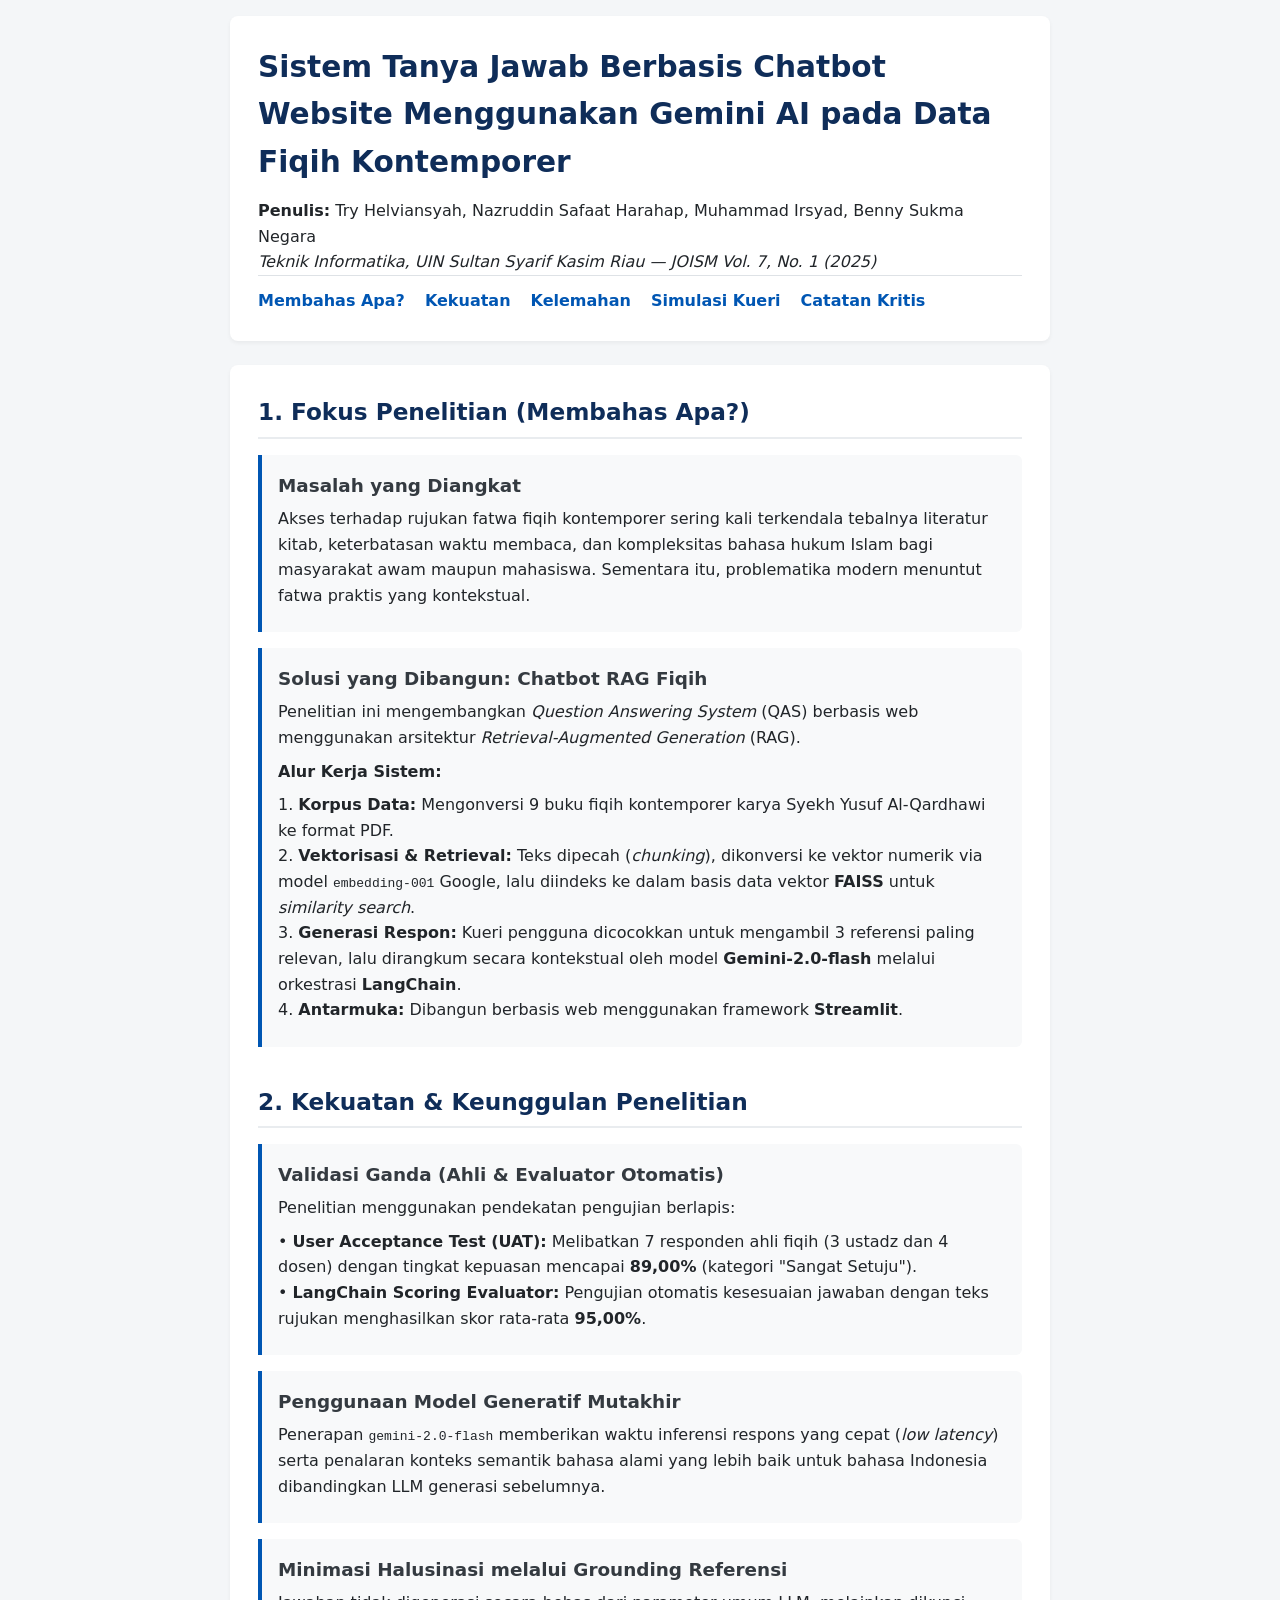
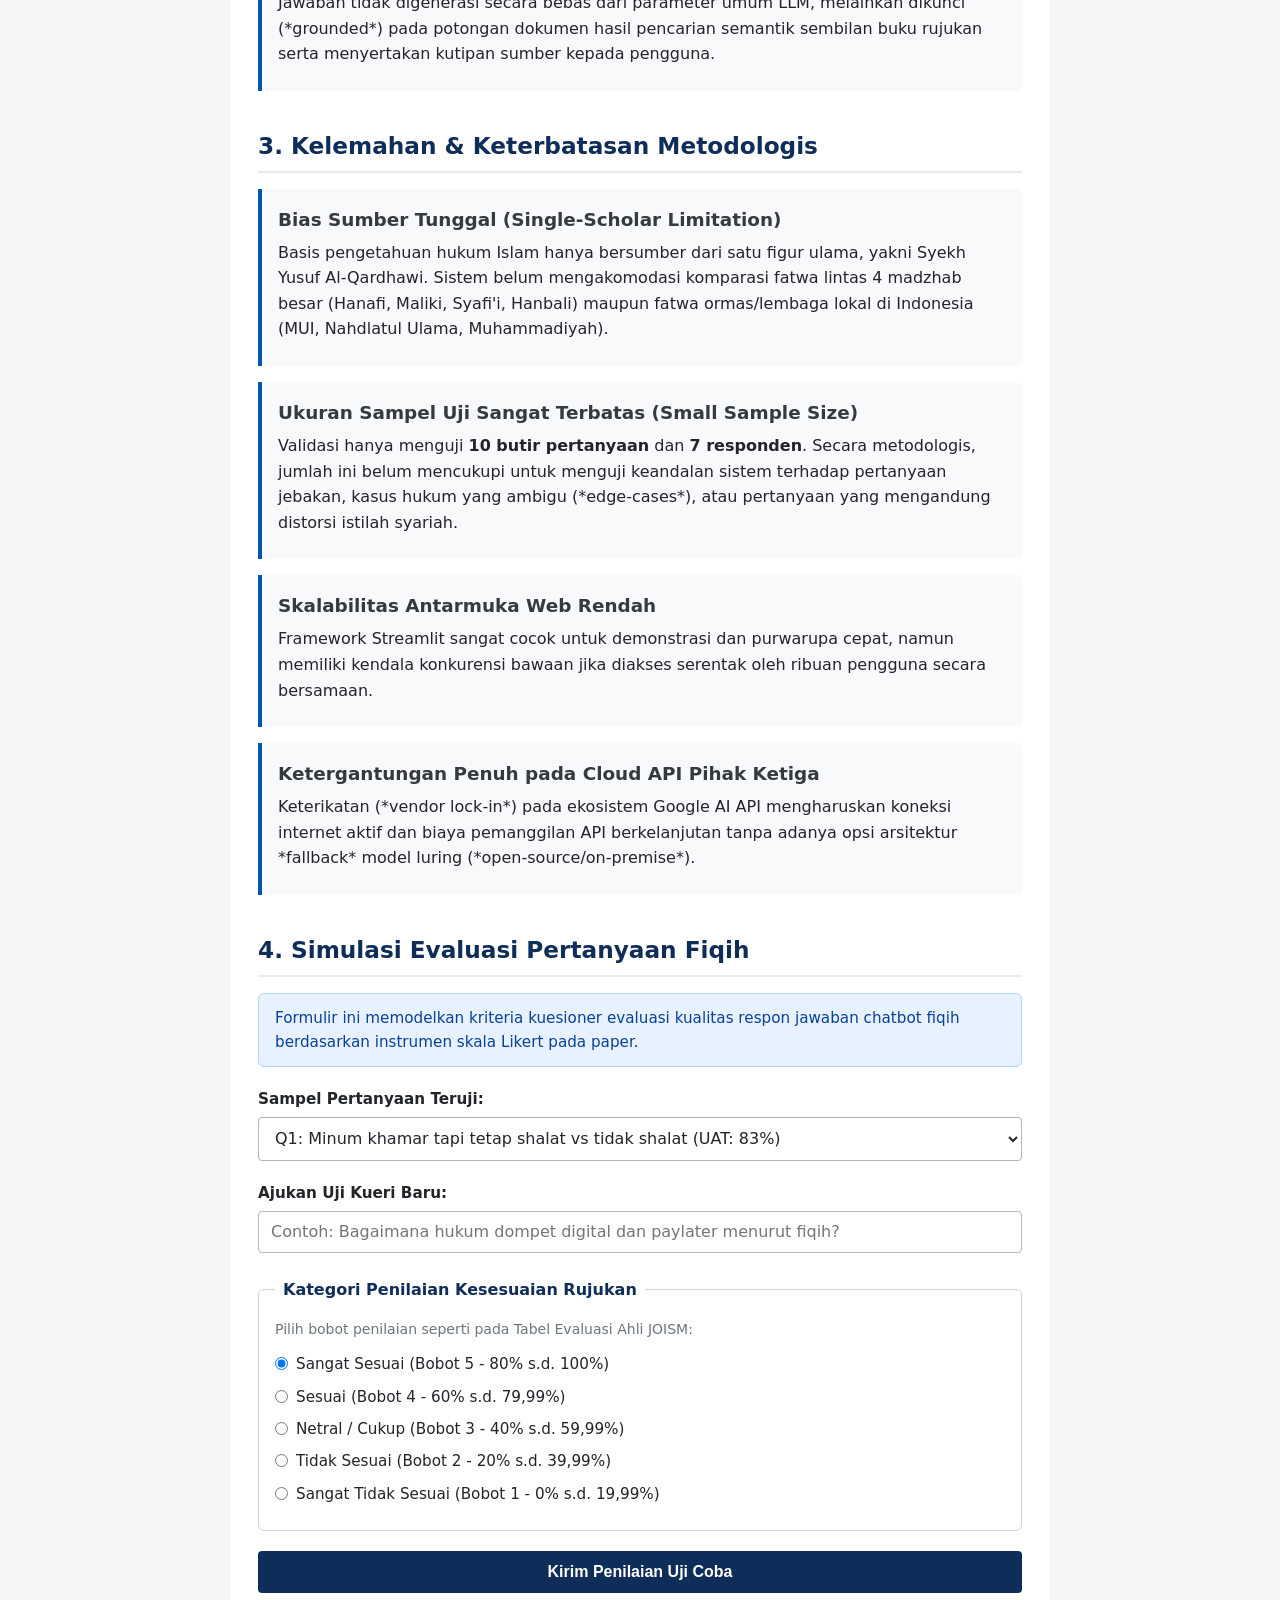
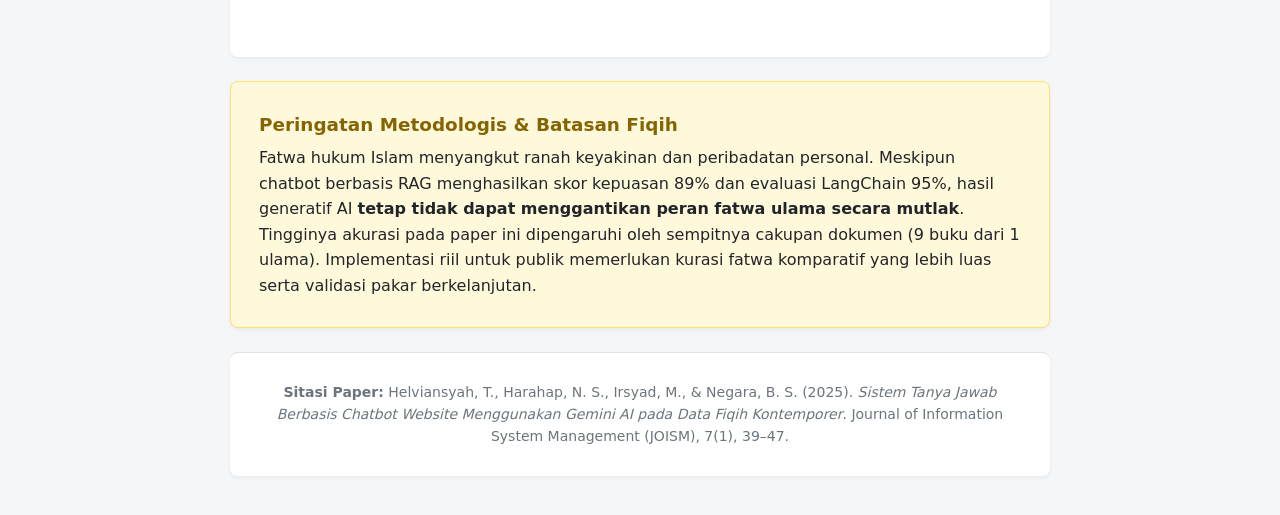
==== index.html @ 77c02b4f "pindah lokasi" ====
<!DOCTYPE html>
<html lang="id">
<head>
  <meta charset="UTF-8">
  <meta name="viewport" content="width=device-width, initial-scale=1.0">
  <title>Analisis Paper: Chatbot Fiqih Kontemporer Gemini AI</title>
  <link rel="stylesheet" href="style.css">
</head>
<body>

  <!-- HEADER & NAVIGASI -->
  <header>
    <h1>Sistem Tanya Jawab Berbasis Chatbot Website Menggunakan Gemini AI pada Data Fiqih Kontemporer</h1>
    <p>
      <strong>Penulis:</strong> Try Helviansyah, Nazruddin Safaat Harahap, Muhammad Irsyad, Benny Sukma Negara<br>
      <em>Teknik Informatika, UIN Sultan Syarif Kasim Riau — JOISM Vol. 7, No. 1 (2025)</em>
    </p>
    <nav aria-label="Navigasi Utama">
      <ul>
        <li><a href="#ikhtisar">Membahas Apa?</a></li>
        <li><a href="#kekuatan">Kekuatan</a></li>
        <li><a href="#kelemahan">Kelemahan</a></li>
        <li><a href="#simulasi">Simulasi Kueri</a></li>
        <li><a href="#catatan">Catatan Kritis</a></li>
      </ul>
    </nav>
  </header>

  <!-- KONTEN UTAMA -->
  <main>

    <!-- SEKSI 1: NGEBAHAS APA -->
    <section id="ikhtisar">
      <h2>1. Fokus Penelitian (Membahas Apa?)</h2>

      <article>
        <h3>Masalah yang Diangkat</h3>
        <p>
          Akses terhadap rujukan fatwa fiqih kontemporer sering kali terkendala tebalnya literatur kitab, keterbatasan waktu membaca, dan kompleksitas bahasa hukum Islam bagi masyarakat awam maupun mahasiswa. Sementara itu, problematika modern menuntut fatwa praktis yang kontekstual.
        </p>
      </article>

      <article>
        <h3>Solusi yang Dibangun: Chatbot RAG Fiqih</h3>
        <p>
          Penelitian ini mengembangkan <em>Question Answering System</em> (QAS) berbasis web menggunakan arsitektur <em>Retrieval-Augmented Generation</em> (RAG).
        </p>
        <p>
          <strong>Alur Kerja Sistem:</strong>
        </p>
        <p>
          1. <strong>Korpus Data:</strong> Mengonversi 9 buku fiqih kontemporer karya Syekh Yusuf Al-Qardhawi ke format PDF.<br>
          2. <strong>Vektorisasi & Retrieval:</strong> Teks dipecah (<em>chunking</em>), dikonversi ke vektor numerik via model <code>embedding-001</code> Google, lalu diindeks ke dalam basis data vektor <strong>FAISS</strong> untuk <em>similarity search</em>.<br>
          3. <strong>Generasi Respon:</strong> Kueri pengguna dicocokkan untuk mengambil 3 referensi paling relevan, lalu dirangkum secara kontekstual oleh model <strong>Gemini-2.0-flash</strong> melalui orkestrasi <strong>LangChain</strong>.<br>
          4. <strong>Antarmuka:</strong> Dibangun berbasis web menggunakan framework <strong>Streamlit</strong>.
        </p>
      </article>
    </section>

    <!-- SEKSI 2: KEKUATAN -->
    <section id="kekuatan">
      <h2>2. Kekuatan & Keunggulan Penelitian</h2>

      <article>
        <h3>Validasi Ganda (Ahli & Evaluator Otomatis)</h3>
        <p>
          Penelitian menggunakan pendekatan pengujian berlapis:
        </p>
        <p>
          • <strong>User Acceptance Test (UAT):</strong> Melibatkan 7 responden ahli fiqih (3 ustadz dan 4 dosen) dengan tingkat kepuasan mencapai <strong>89,00%</strong> (kategori "Sangat Setuju").<br>
          • <strong>LangChain Scoring Evaluator:</strong> Pengujian otomatis kesesuaian jawaban dengan teks rujukan menghasilkan skor rata-rata <strong>95,00%</strong>.
        </p>
      </article>

      <article>
        <h3>Penggunaan Model Generatif Mutakhir</h3>
        <p>
          Penerapan <code>gemini-2.0-flash</code> memberikan waktu inferensi respons yang cepat (<em>low latency</em>) serta penalaran konteks semantik bahasa alami yang lebih baik untuk bahasa Indonesia dibandingkan LLM generasi sebelumnya.
        </p>
      </article>

      <article>
        <h3>Minimasi Halusinasi melalui Grounding Referensi</h3>
        <p>
          Jawaban tidak digenerasi secara bebas dari parameter umum LLM, melainkan dikunci (*grounded*) pada potongan dokumen hasil pencarian semantik sembilan buku rujukan serta menyertakan kutipan sumber kepada pengguna.
        </p>
      </article>
    </section>

    <!-- SEKSI 3: KELEMAHAN & LIMITASI -->
    <section id="kelemahan">
      <h2>3. Kelemahan & Keterbatasan Metodologis</h2>

      <article>
        <h3>Bias Sumber Tunggal (Single-Scholar Limitation)</h3>
        <p>
          Basis pengetahuan hukum Islam hanya bersumber dari satu figur ulama, yakni Syekh Yusuf Al-Qardhawi. Sistem belum mengakomodasi komparasi fatwa lintas 4 madzhab besar (Hanafi, Maliki, Syafi'i, Hanbali) maupun fatwa ormas/lembaga lokal di Indonesia (MUI, Nahdlatul Ulama, Muhammadiyah).
        </p>
      </article>

      <article>
        <h3>Ukuran Sampel Uji Sangat Terbatas (Small Sample Size)</h3>
        <p>
          Validasi hanya menguji <strong>10 butir pertanyaan</strong> dan <strong>7 responden</strong>. Secara metodologis, jumlah ini belum mencukupi untuk menguji keandalan sistem terhadap pertanyaan jebakan, kasus hukum yang ambigu (*edge-cases*), atau pertanyaan yang mengandung distorsi istilah syariah.
        </p>
      </article>

      <article>
        <h3>Skalabilitas Antarmuka Web Rendah</h3>
        <p>
          Framework Streamlit sangat cocok untuk demonstrasi dan purwarupa cepat, namun memiliki kendala konkurensi bawaan jika diakses serentak oleh ribuan pengguna secara bersamaan.
        </p>
      </article>

      <article>
        <h3>Ketergantungan Penuh pada Cloud API Pihak Ketiga</h3>
        <p>
          Keterikatan (*vendor lock-in*) pada ekosistem Google AI API mengharuskan koneksi internet aktif dan biaya pemanggilan API berkelanjutan tanpa adanya opsi arsitektur *fallback* model luring (*open-source/on-premise*).
        </p>
      </article>
    </section>

    <!-- SEKSI 4: SIMULASI / FORM INTERAKTIF -->
    <section id="simulasi">
      <h2>4. Simulasi Evaluasi Pertanyaan Fiqih</h2>
      
      <div class="instruksi-form" role="note">
        Formulir ini memodelkan kriteria kuesioner evaluasi kualitas respon jawaban chatbot fiqih berdasarkan instrumen skala Likert pada paper.
      </div>

      <form action="#" method="post" onsubmit="event.preventDefault();">
        <div class="form-group">
          <label for="topik-kueri">Sampel Pertanyaan Teruji:</label>
          <select id="topik-kueri" name="topik-kueri">
            <option value="1">Q1: Minum khamar tapi tetap shalat vs tidak shalat (UAT: 83%)</option>
            <option value="2">Q2: Wudhu dengan air yang disentuh wanita haid (UAT: 91%)</option>
            <option value="3">Q3: Wanita hamil tidak puasa karena kondisi janin (UAT: 91%)</option>
            <option value="4">Q4: Puasa tapi berdusta / memandang syahwat (UAT: 94%)</option>
            <option value="5">Q5: Hukum menonton sirkus (UAT: 86%)</option>
            <option value="6">Q6: Hukum game komputer dan PlayStation (UAT: 89%)</option>
            <option value="7">Q7: Menonton bioskop layar lebar / teater (UAT: 83%)</option>
            <option value="8">Q8: Membasuh anggota wudhu lebih dari 3 kali (UAT: 97%)</option>
            <option value="9">Q9: Memelihara anjing tanpa keperluan (UAT: 91%)</option>
            <option value="10">Q10: Kartun untuk sarana dakwah anak (UAT: 89%)</option>
          </select>
        </div>

        <div class="form-group">
          <label for="pertanyaan-kustom">Ajukan Uji Kueri Baru:</label>
          <input type="text" id="pertanyaan-kustom" name="pertanyaan-kustom" placeholder="Contoh: Bagaimana hukum dompet digital dan paylater menurut fiqih?">
        </div>

        <fieldset>
          <legend>Kategori Penilaian Kesesuaian Rujukan</legend>
          <p class="fieldset-info">Pilih bobot penilaian seperti pada Tabel Evaluasi Ahli JOISM:</p>
          
          <div class="radio-item">
            <input type="radio" id="ss" name="evaluasi" value="5" checked>
            <label for="ss">Sangat Sesuai (Bobot 5 - 80% s.d. 100%)</label>
          </div>
          <div class="radio-item">
            <input type="radio" id="s" name="evaluasi" value="4">
            <label for="s">Sesuai (Bobot 4 - 60% s.d. 79,99%)</label>
          </div>
          <div class="radio-item">
            <input type="radio" id="n" name="evaluasi" value="3">
            <label for="n">Netral / Cukup (Bobot 3 - 40% s.d. 59,99%)</label>
          </div>
          <div class="radio-item">
            <input type="radio" id="ts" name="evaluasi" value="2">
            <label for="ts">Tidak Sesuai (Bobot 2 - 20% s.d. 39,99%)</label>
          </div>
          <div class="radio-item">
            <input type="radio" id="sts" name="evaluasi" value="1">
            <label for="sts">Sangat Tidak Sesuai (Bobot 1 - 0% s.d. 19,99%)</label>
          </div>
        </fieldset>

        <button type="submit">Kirim Penilaian Uji Coba</button>
      </form>
    </section>

  </main>

  <!-- ASIDE / CATATAN KRITIS METODOLOGI -->
  <aside id="catatan" aria-labelledby="aside-heading">
    <h3 id="aside-heading">Peringatan Metodologis & Batasan Fiqih</h3>
    <p>
      Fatwa hukum Islam menyangkut ranah keyakinan dan peribadatan personal. Meskipun chatbot berbasis RAG menghasilkan skor kepuasan 89% dan evaluasi LangChain 95%, hasil generatif AI <strong>tetap tidak dapat menggantikan peran fatwa ulama secara mutlak</strong>.
    </p>
    <p>
      Tingginya akurasi pada paper ini dipengaruhi oleh sempitnya cakupan dokumen (9 buku dari 1 ulama). Implementasi riil untuk publik memerlukan kurasi fatwa komparatif yang lebih luas serta validasi pakar berkelanjutan.
    </p>
  </aside>

  <!-- FOOTER -->
  <footer>
    <p>
      <strong>Sitasi Paper:</strong> Helviansyah, T., Harahap, N. S., Irsyad, M., & Negara, B. S. (2025). <em>Sistem Tanya Jawab Berbasis Chatbot Website Menggunakan Gemini AI pada Data Fiqih Kontemporer</em>. Journal of Information System Management (JOISM), 7(1), 39–47.
    </p>
  </footer>

</body>
</html>
---- style.css ----
/* ==========================================================================
   1. Reset & Tipografi Dasar
   ========================================================================== */
* {
  box-sizing: border-box;
  margin: 0;
  padding: 0;
}

body {
  font-family: system-ui, -apple-system, "Segoe UI", Roboto, Helvetica, Arial, sans-serif;
  line-height: 1.6;
  color: #212529;
  background-color: #f4f6f8;
  padding: 1rem;
}

/* Utilitas untuk screen reader (pembaca layar) */
.sr-only {
  position: absolute;
  width: 1px;
  height: 1px;
  padding: 0;
  margin: -1px;
  overflow: hidden;
  clip: rect(0, 0, 0, 0);
  white-space: nowrap;
  border: 0;
}

/* ==========================================================================
   2. Pembungkus Landmark Utama
   ========================================================================== */
header,
main,
aside,
footer {
  max-width: 820px;
  margin: 0 auto 1.5rem auto;
  background-color: #ffffff;
  padding: 1.75rem;
  border-radius: 8px;
  box-shadow: 0 2px 4px rgba(0, 0, 0, 0.05);
}

/* ==========================================================================
   3. Header & Navigasi
   ========================================================================== */
header h1 {
  font-size: 1.85rem;
  color: #0f2d59;
  margin-bottom: 0.75rem;
}

nav ul {
  list-style: none;
  display: flex;
  flex-wrap: wrap;
  gap: 1.25rem;
  padding-top: 0.75rem;
  border-top: 1px solid #dee2e6;
}

nav a {
  text-decoration: none;
  color: #0056b3;
  font-weight: 600;
}

nav a:hover {
  text-decoration: underline;
}

/* Indikator fokus yang jelas untuk aksesibilitas keyboard */
a:focus-visible,
button:focus-visible,
input:focus-visible,
select:focus-visible,
textarea:focus-visible {
  outline: 3px solid #0056b3;
  outline-offset: 2px;
}

/* ==========================================================================
   4. Seksi & Artikel Konten
   ========================================================================== */
section {
  margin-bottom: 2.25rem;
}

h2 {
  font-size: 1.45rem;
  color: #0f2d59;
  border-bottom: 2px solid #e9ecef;
  padding-bottom: 0.4rem;
  margin-bottom: 1rem;
}

h3 {
  font-size: 1.15rem;
  color: #343a40;
  margin-bottom: 0.35rem;
}

article {
  background-color: #f8f9fa;
  border-left: 4px solid #0056b3;
  padding: 1rem;
  margin-bottom: 1rem;
  border-radius: 0 6px 6px 0;
}

article p {
  margin-bottom: 0.5rem;
}

img {
  max-width: 100%;
  height: auto;
  display: block;
  margin-top: 1rem;
  border-radius: 6px;
  border: 1px solid #ced4da;
}

/* ==========================================================================
   5. Form & Kontrol Form Aksesibel
   ========================================================================== */
.instruksi-form {
  background-color: #e7f1ff;
  border: 1px solid #b6d4fe;
  color: #084298;
  padding: 0.75rem 1rem;
  border-radius: 6px;
  margin-bottom: 1.25rem;
  font-size: 0.95rem;
}

form {
  display: flex;
  flex-direction: column;
  gap: 1.25rem;
}

.form-group {
  display: flex;
  flex-direction: column;
  gap: 0.35rem;
}

label {
  font-weight: 600;
  color: #212529;
  font-size: 0.95rem;
}

input[type="text"],
select,
textarea {
  width: 100%;
  padding: 0.65rem 0.75rem;
  border: 1px solid #adb5bd;
  border-radius: 4px;
  font-family: inherit;
  font-size: 1rem;
  color: #212529;
  background-color: #ffffff;
}

input[type="text"]:focus,
select:focus,
textarea:focus {
  border-color: #0056b3;
}

/* Fieldset & Legend */
fieldset {
  border: 1px solid #ced4da;
  border-radius: 6px;
  padding: 1rem;
  margin-top: 0.25rem;
}

legend {
  font-weight: 600;
  color: #0f2d59;
  padding: 0 0.5rem;
}

.fieldset-info {
  font-size: 0.875rem;
  color: #6c757d;
  margin-bottom: 0.75rem;
}

.radio-item,
.checkbox-item {
  display: flex;
  align-items: flex-start;
  gap: 0.5rem;
  margin-bottom: 0.5rem;
}

.radio-item input,
.checkbox-item input {
  margin-top: 0.3rem;
  cursor: pointer;
}

.radio-item label,
.checkbox-item label {
  font-weight: normal;
  cursor: pointer;
}

/* Tombol Kirim */
button[type="submit"] {
  background-color: #0f2d59;
  color: #ffffff;
  border: none;
  padding: 0.75rem 1.5rem;
  font-size: 1rem;
  font-weight: 600;
  border-radius: 4px;
  cursor: pointer;
  transition: background-color 0.2s ease;
}

button[type="submit"]:hover {
  background-color: #0a1e3b;
}

/* ==========================================================================
   6. Aside & Footer
   ========================================================================== */
aside {
  background-color: #fff9db;
  border: 1px solid #ffe066;
}

aside h3 {
  color: #856404;
}

footer {
  text-align: center;
  font-size: 0.875rem;
  color: #6c757d;
  border-top: 1px solid #dee2e6;
}
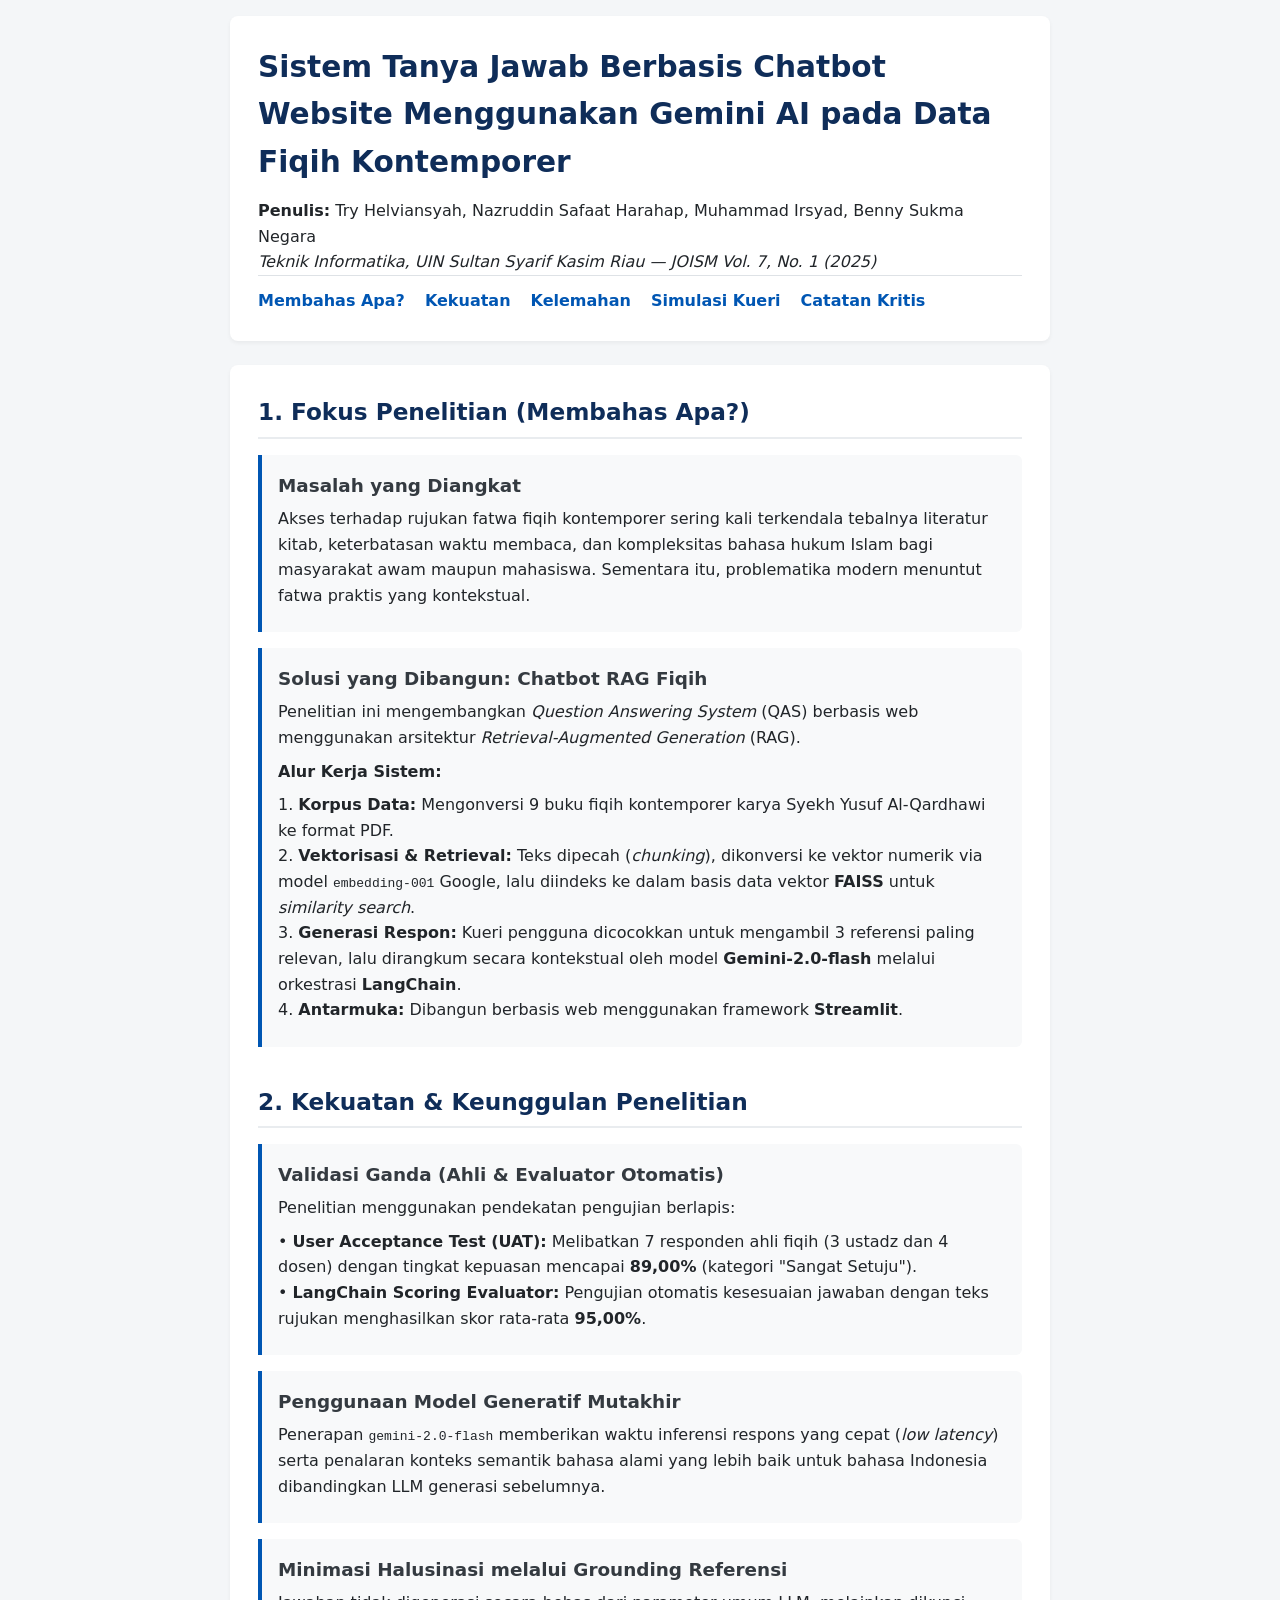
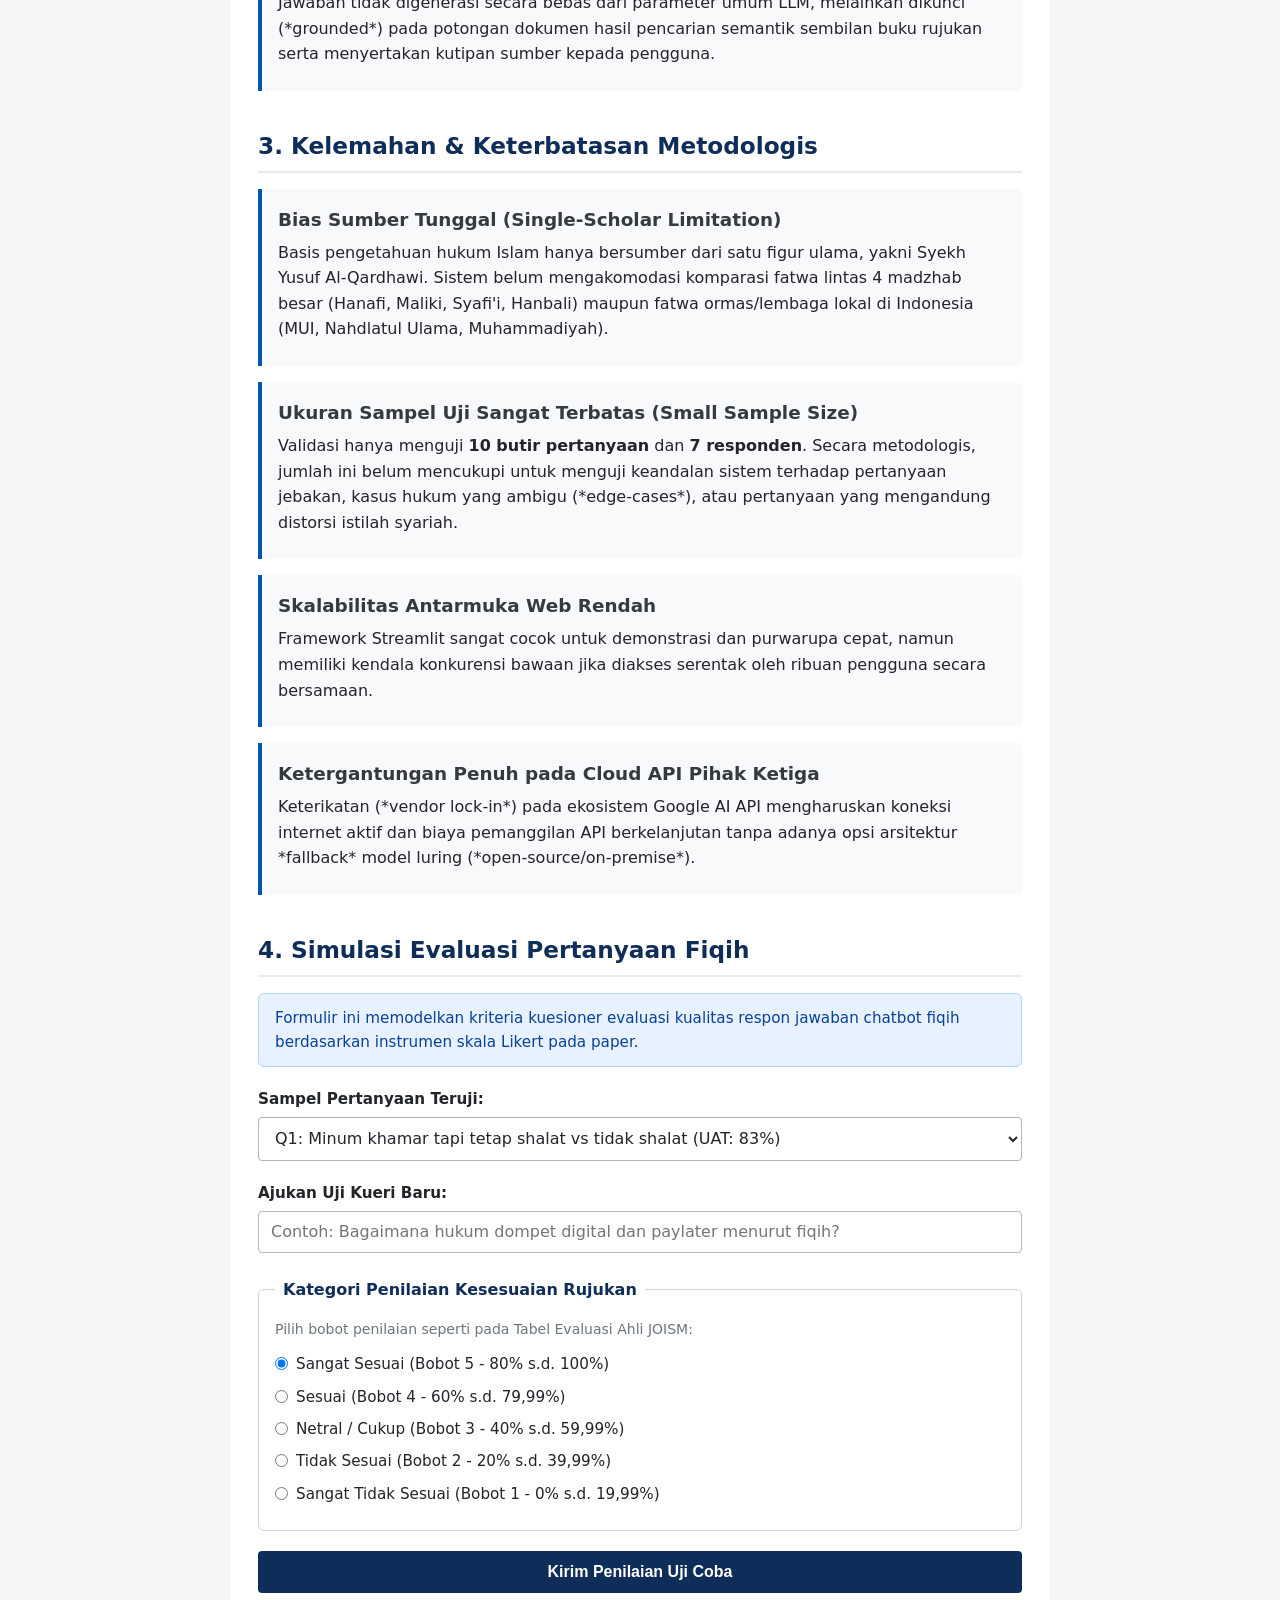
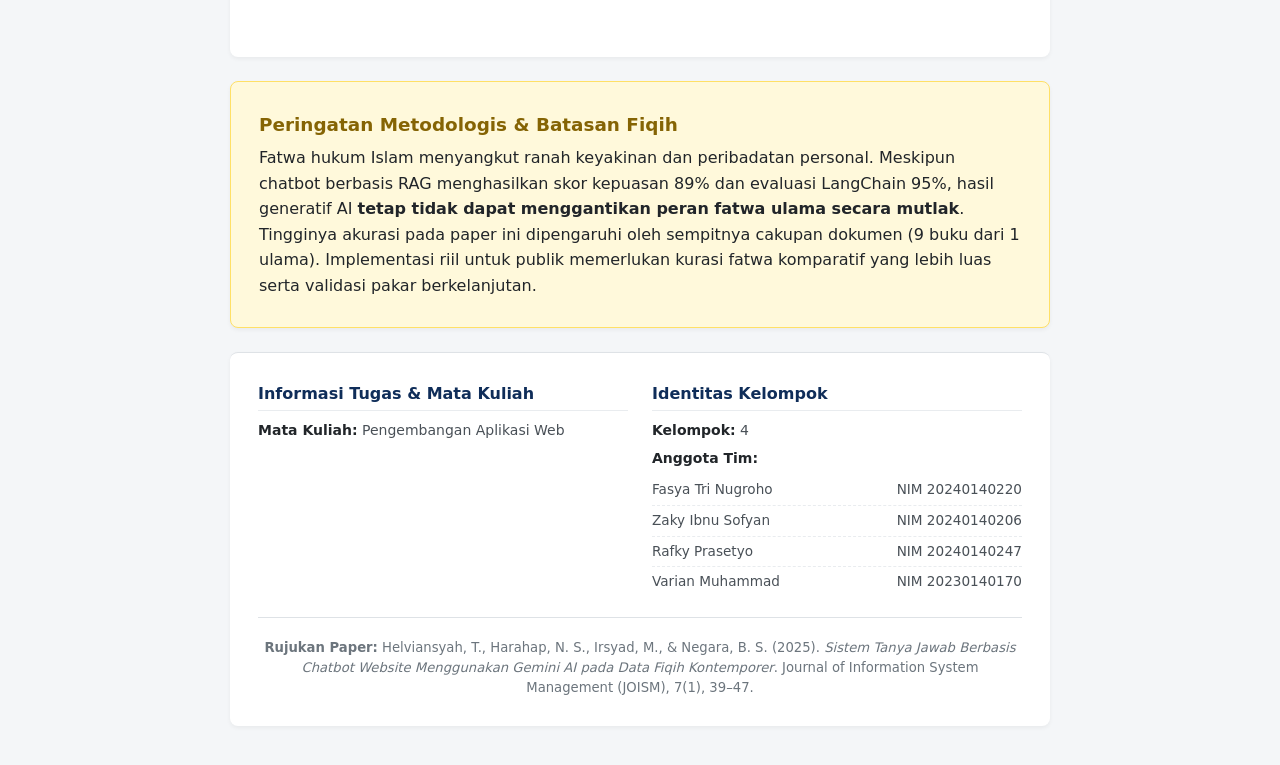
==== commit 580982bc: "mengisi identitas kelompok" ====
--- a/index.html
+++ b/index.html
@@ -193,11 +193,32 @@
     </p>
   </aside>
 
-  <!-- FOOTER -->
+<!-- FOOTER: IDENTITAS KELOMPOK & MATA KULIAH -->
   <footer>
-    <p>
-      <strong>Sitasi Paper:</strong> Helviansyah, T., Harahap, N. S., Irsyad, M., & Negara, B. S. (2025). <em>Sistem Tanya Jawab Berbasis Chatbot Website Menggunakan Gemini AI pada Data Fiqih Kontemporer</em>. Journal of Information System Management (JOISM), 7(1), 39–47.
-    </p>
+    <div class="footer-identitas">
+      <div class="identitas-akademik">
+        <h4>Informasi Tugas & Mata Kuliah</h4>
+        <p><strong>Mata Kuliah:</strong> Pengembangan Aplikasi Web</p>
+      </div>
+
+      <div class="identitas-tim">
+        <h4>Identitas Kelompok</h4>
+        <p><strong>Kelompok:</strong> 4</p>
+        <p><strong>Anggota Tim:</strong></p>
+        <ul class="list-anggota">
+          <li><span>Fasya Tri Nugroho</span> <span>NIM 20240140220</span></li>
+          <li><span>Zaky Ibnu Sofyan</span> <span>NIM 20240140206</span></li>
+          <li><span>Rafky Prasetyo</span> <span>NIM 20240140247</span></li>
+          <li><span>Varian Muhammad</span> <span>NIM 20230140170</li>
+        </ul>
+      </div>
+    </div>
+
+    <div class="footer-sitasi">
+      <p>
+        <strong>Rujukan Paper:</strong> Helviansyah, T., Harahap, N. S., Irsyad, M., & Negara, B. S. (2025). <em>Sistem Tanya Jawab Berbasis Chatbot Website Menggunakan Gemini AI pada Data Fiqih Kontemporer</em>. Journal of Information System Management (JOISM), 7(1), 39–47.
+      </p>
+    </div>
   </footer>
 
 </body>
--- a/style.css
+++ b/style.css
@@ -247,4 +247,62 @@
   font-size: 0.875rem;
   color: #6c757d;
   border-top: 1px solid #dee2e6;
+}
+
+
+/* ==========================================================================
+   Tambahan Tata Letak Footer Identitas
+   ========================================================================== */
+.footer-identitas {
+  display: grid;
+  grid-template-columns: repeat(auto-fit, minmax(280px, 1fr));
+  gap: 1.5rem;
+  text-align: left;
+  margin-bottom: 1.25rem;
+  padding-bottom: 1.25rem;
+  border-bottom: 1px solid #dee2e6;
+}
+
+.footer-identitas h4 {
+  font-size: 1rem;
+  color: #0f2d59;
+  margin-bottom: 0.5rem;
+  border-bottom: 1px solid #e9ecef;
+  padding-bottom: 0.25rem;
+}
+
+.footer-identitas p {
+  font-size: 0.875rem;
+  margin-bottom: 0.35rem;
+  color: #495057;
+}
+
+.footer-identitas strong {
+  color: #212529;
+}
+
+.list-anggota {
+  list-style: none;
+  padding-left: 0;
+  margin-top: 0.35rem;
+}
+
+.list-anggota li {
+  display: flex;
+  justify-content: space-between;
+  font-size: 0.85rem;
+  padding: 0.25rem 0;
+  border-bottom: 1px dashed #e9ecef;
+  color: #495057;
+}
+
+.list-anggota li:last-child {
+  border-bottom: none;
+}
+
+.footer-sitasi {
+  text-align: center;
+  font-size: 0.825rem;
+  color: #6c757d;
+  line-height: 1.5;
 }
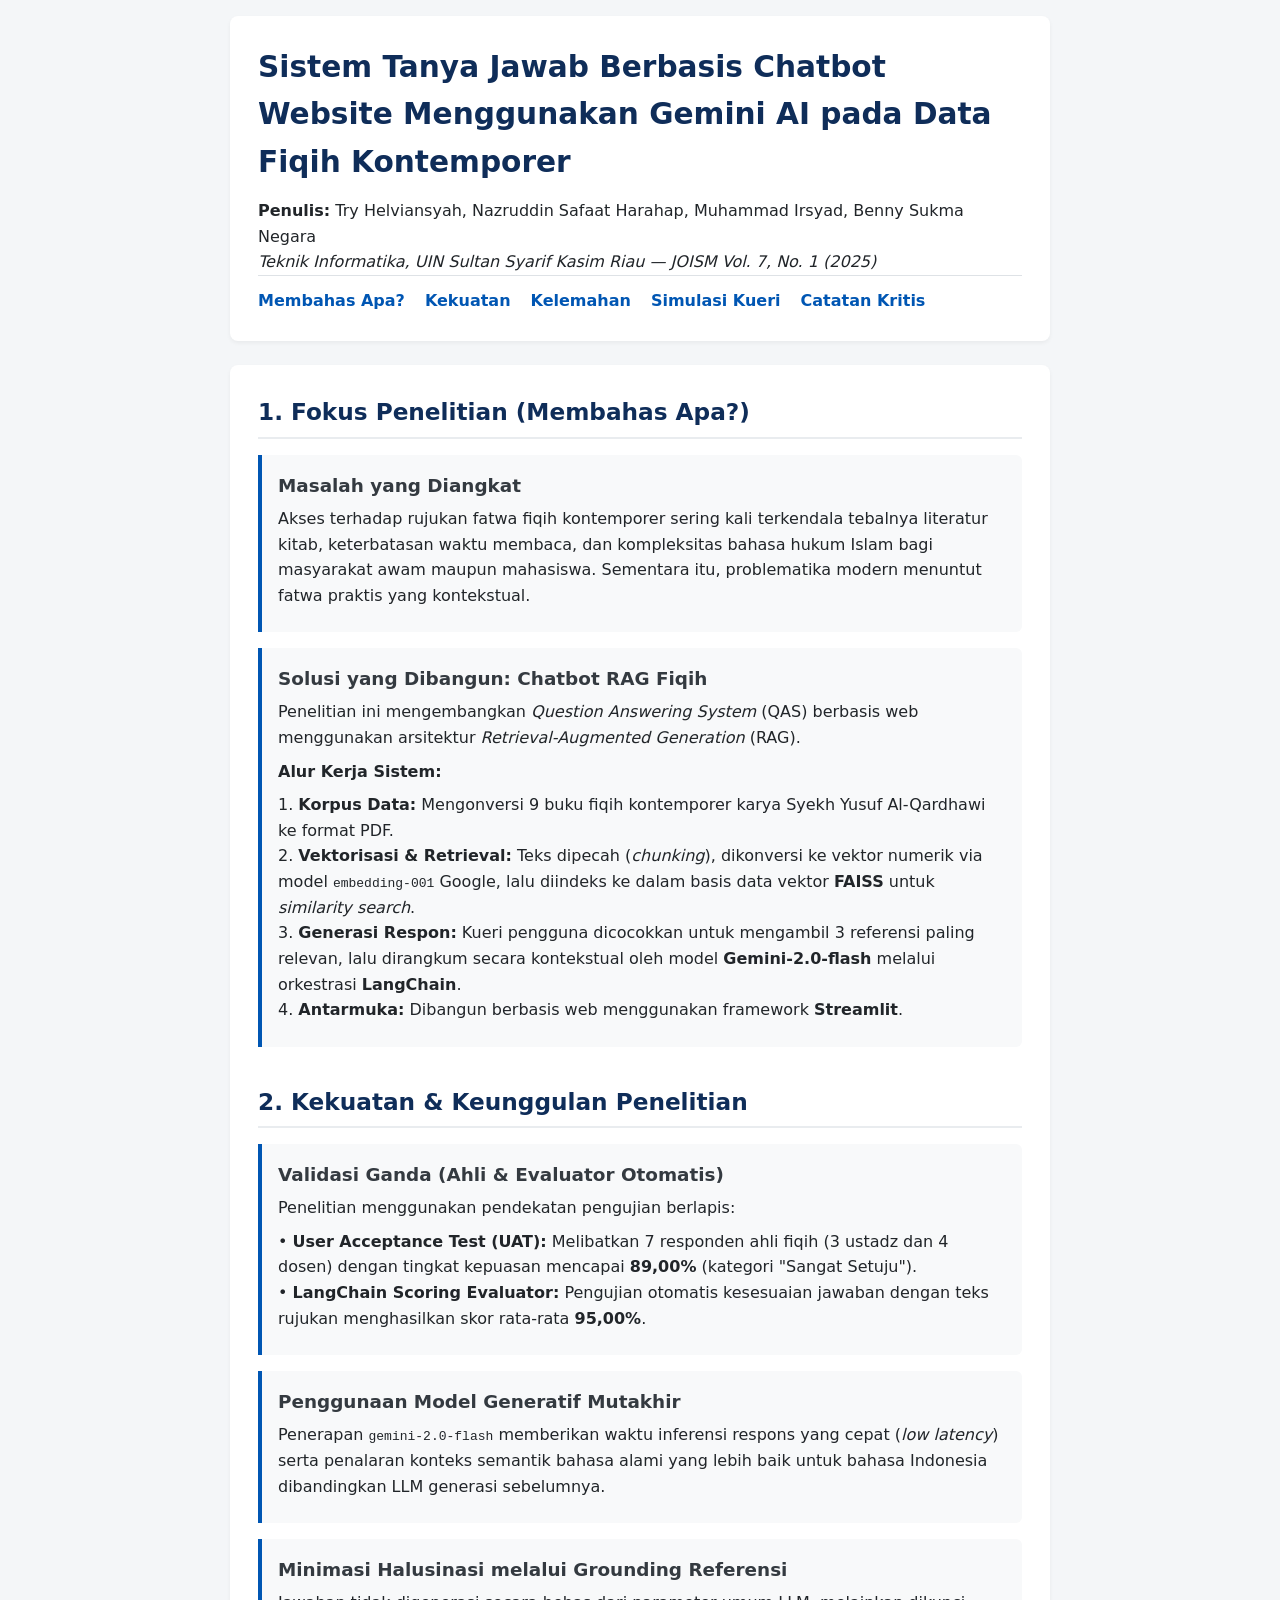
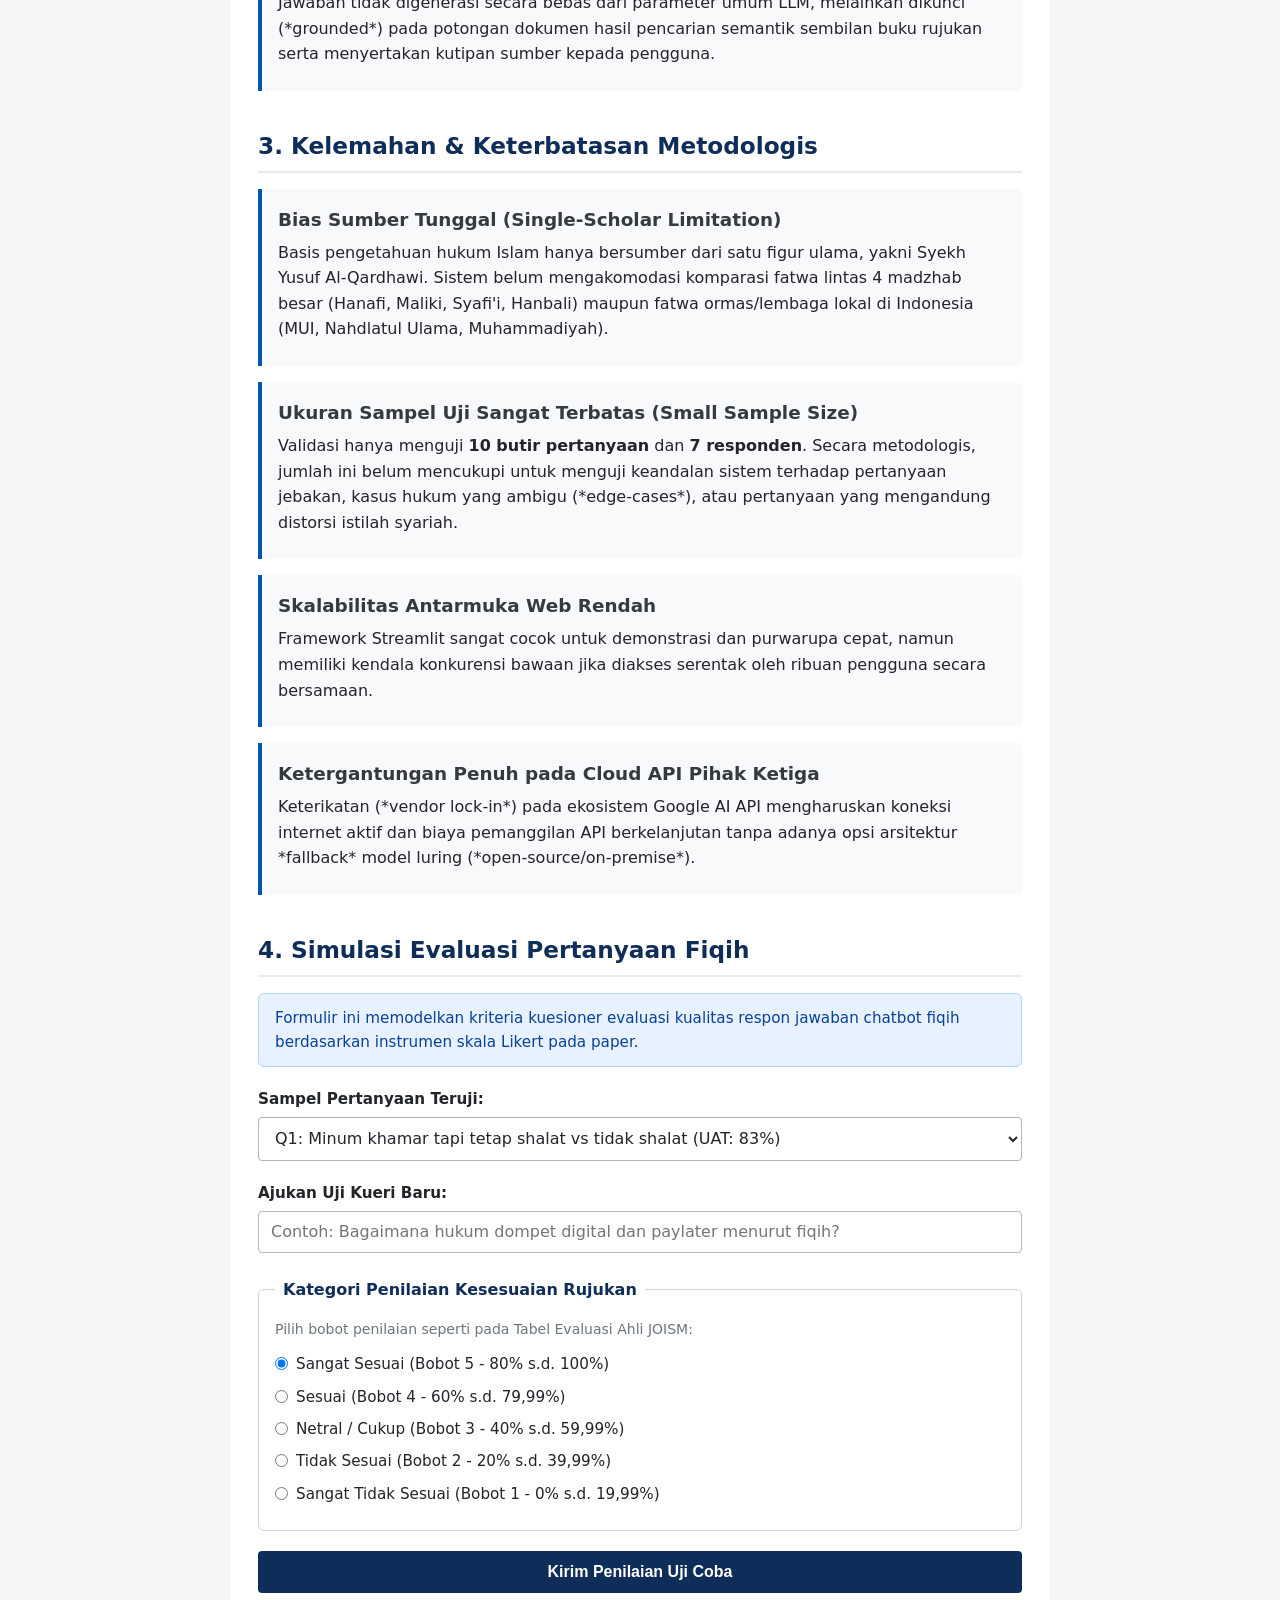
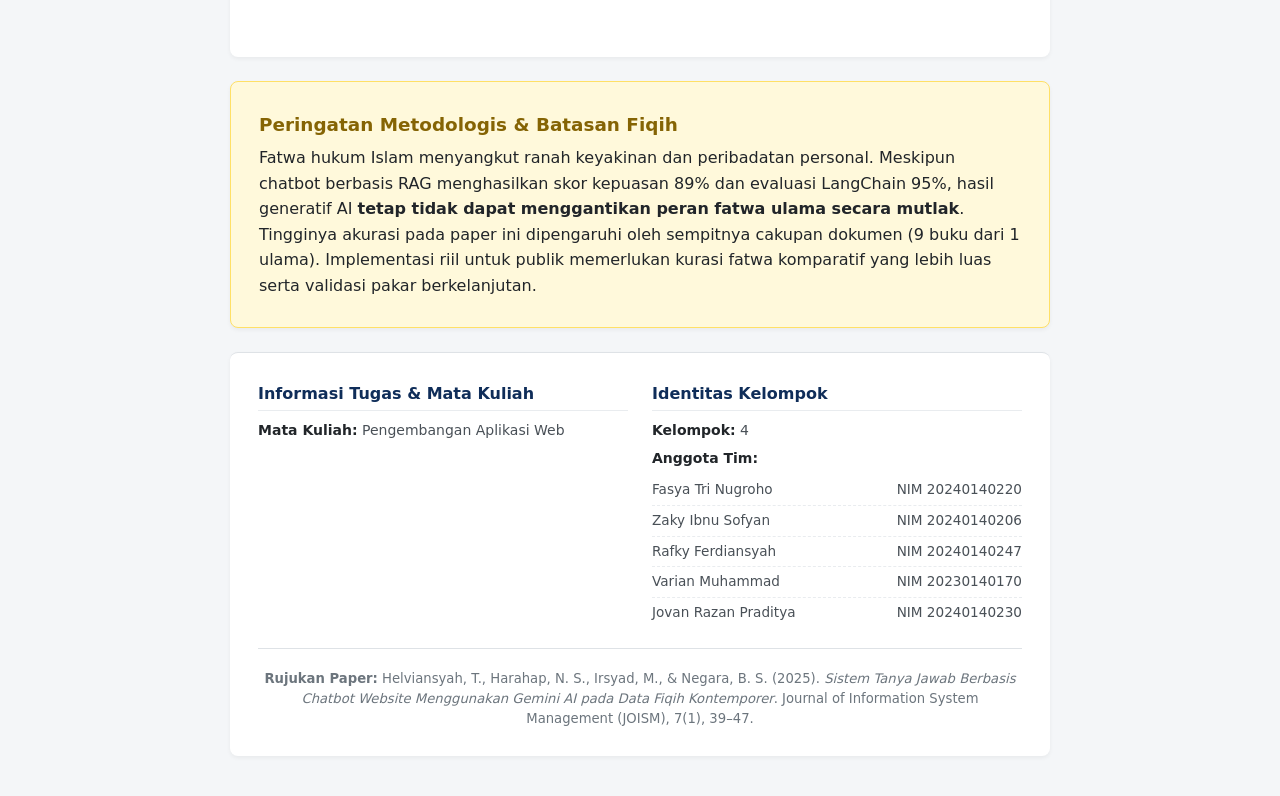
==== commit 56505106: "tambah anggota" ====
--- a/index.html
+++ b/index.html
@@ -208,8 +208,9 @@
         <ul class="list-anggota">
           <li><span>Fasya Tri Nugroho</span> <span>NIM 20240140220</span></li>
           <li><span>Zaky Ibnu Sofyan</span> <span>NIM 20240140206</span></li>
-          <li><span>Rafky Prasetyo</span> <span>NIM 20240140247</span></li>
+          <li><span>Rafky Ferdiansyah</span> <span>NIM 20240140247</span></li>
           <li><span>Varian Muhammad</span> <span>NIM 20230140170</li>
+            <li><span>Jovan Razan Praditya</span> <span>NIM 20240140230</li>
         </ul>
       </div>
     </div>
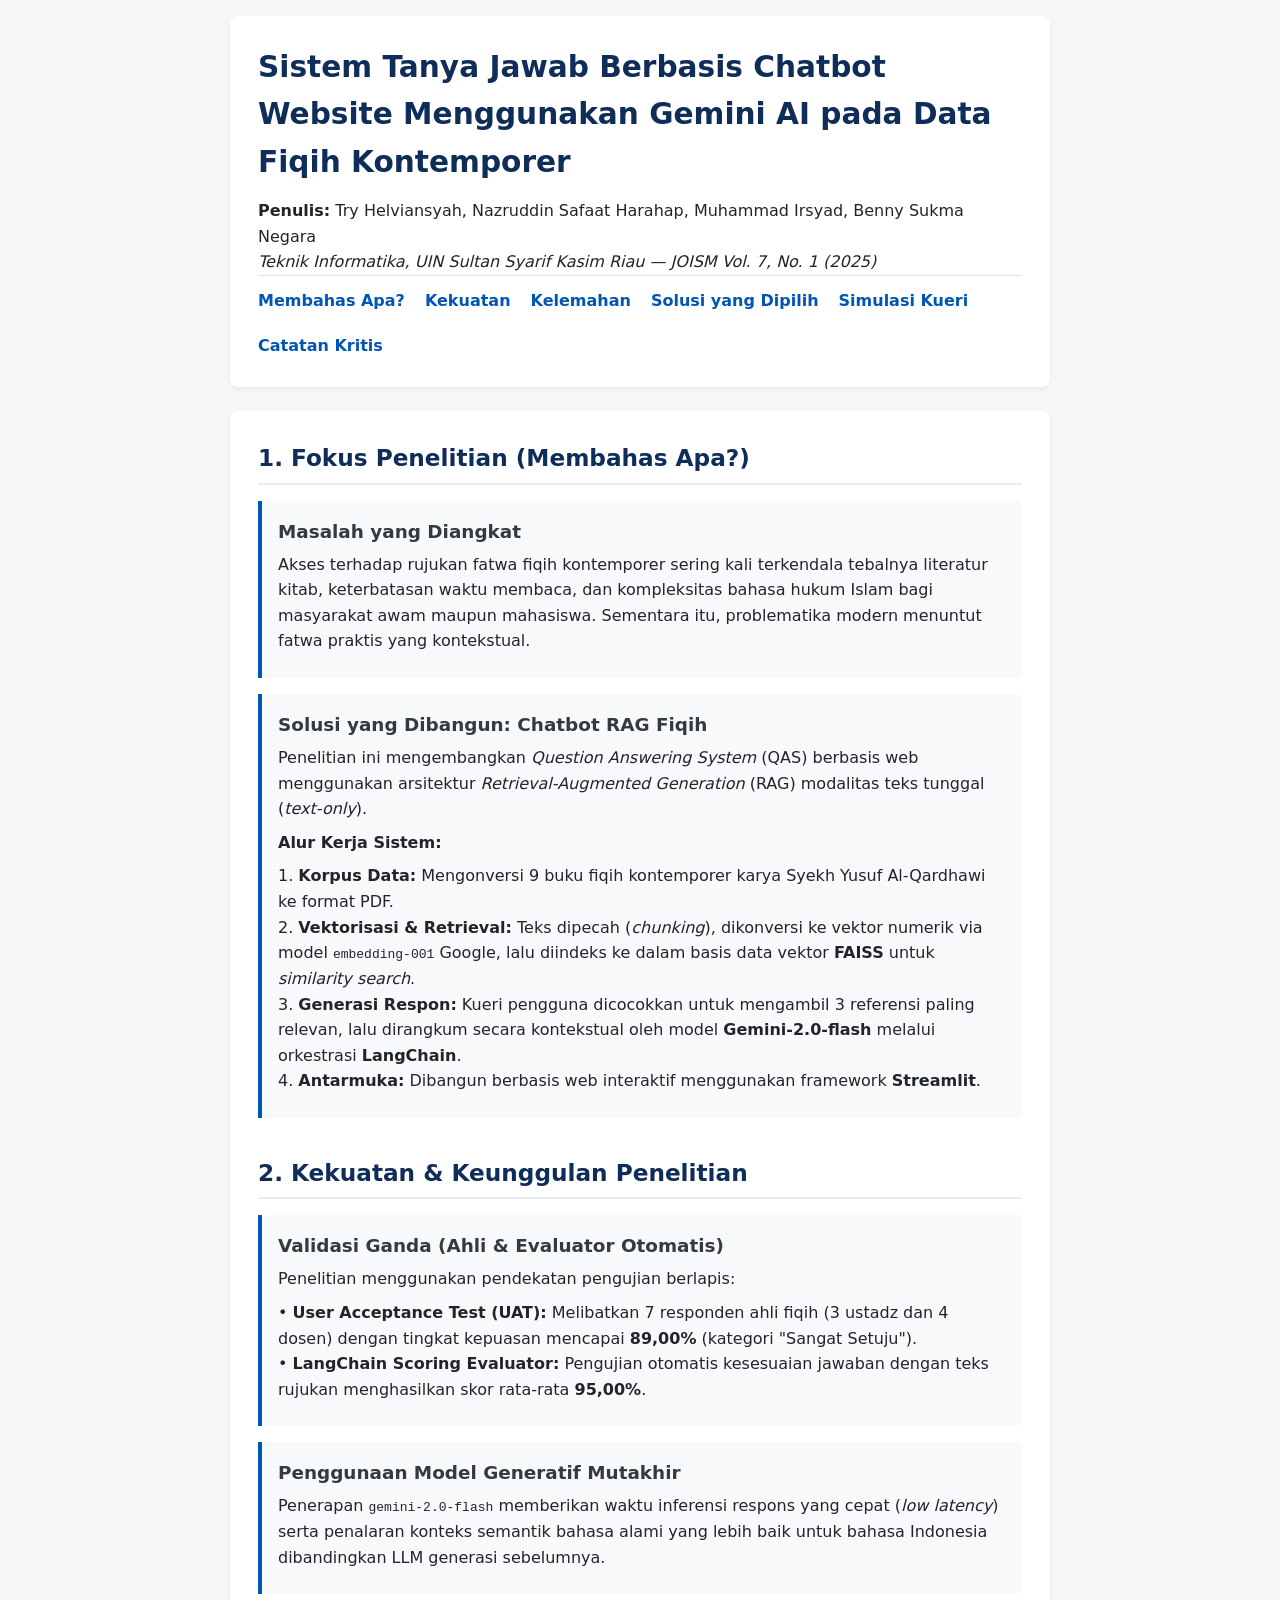
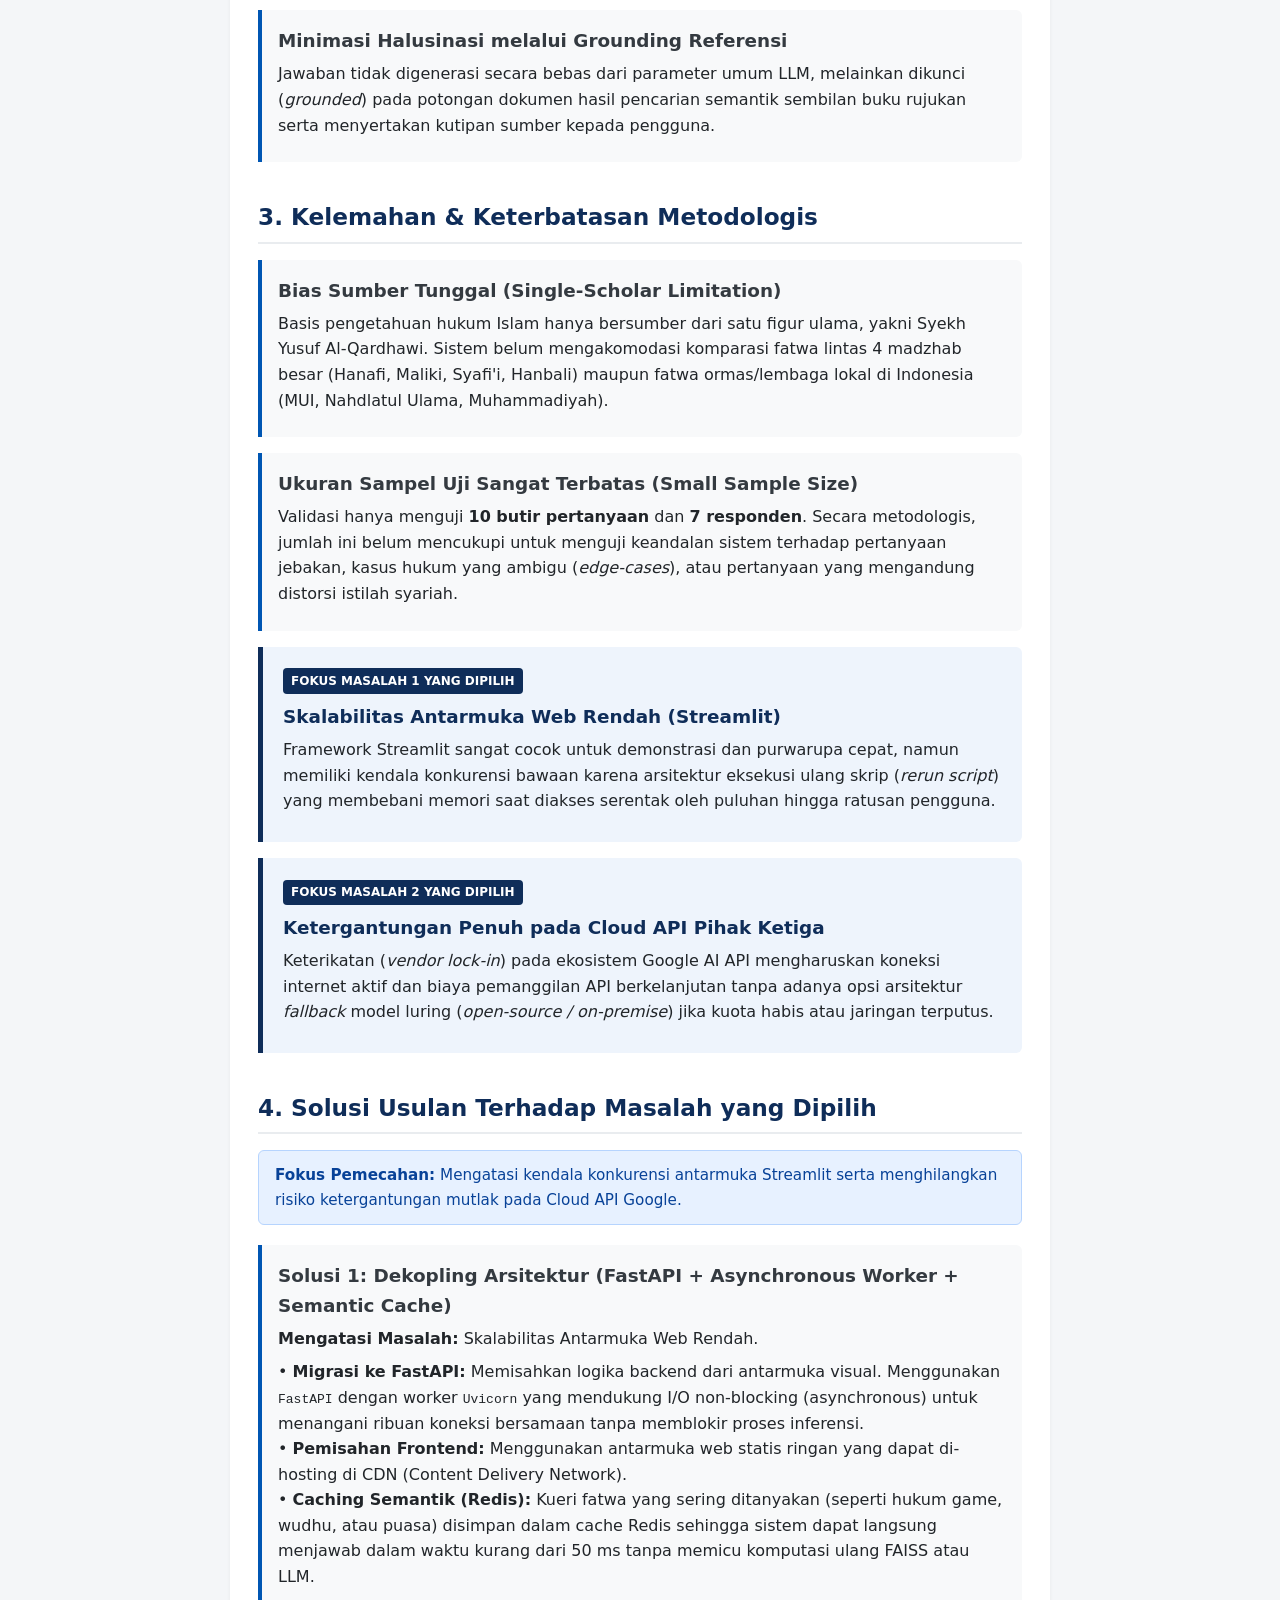
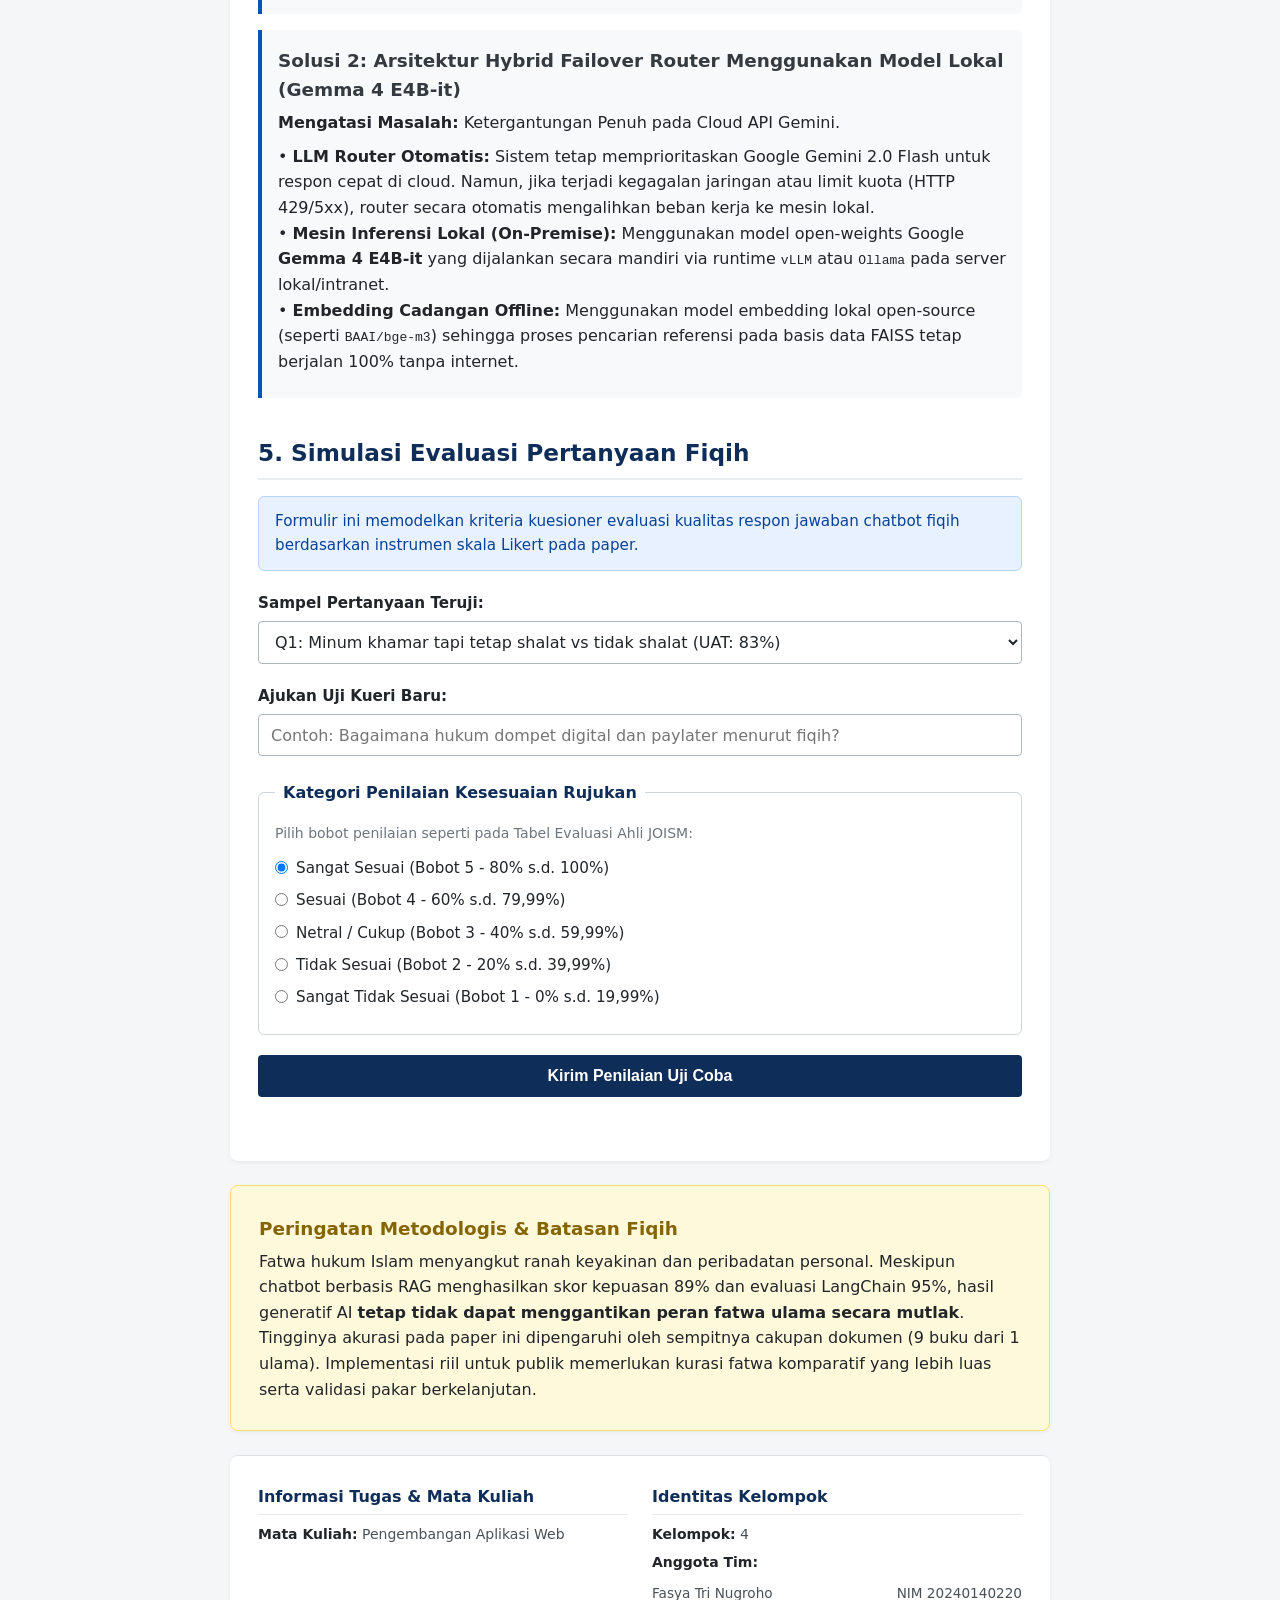
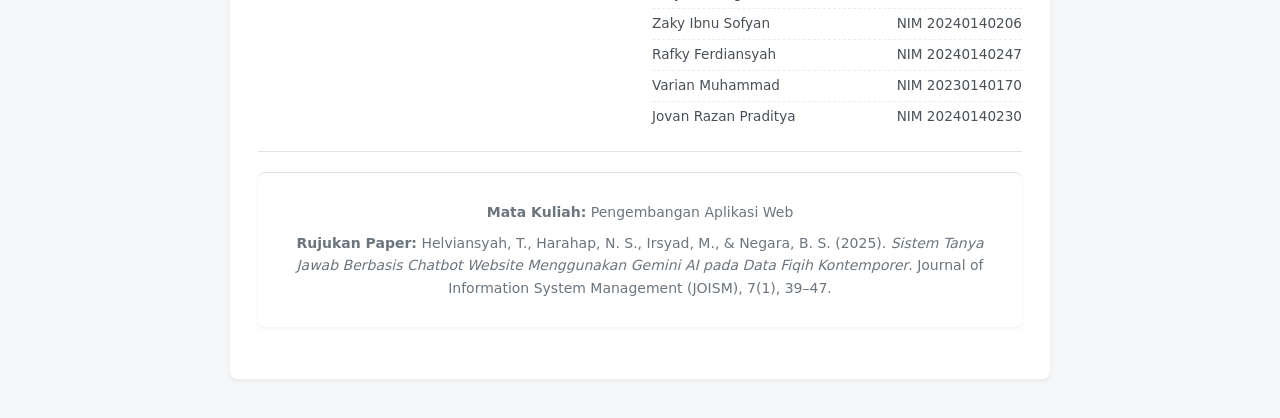
==== commit 7ace197e: "pemilihan masalah 1.0" ====
--- a/index.html
+++ b/index.html
@@ -20,6 +20,7 @@
         <li><a href="#ikhtisar">Membahas Apa?</a></li>
         <li><a href="#kekuatan">Kekuatan</a></li>
         <li><a href="#kelemahan">Kelemahan</a></li>
+        <li><a href="#solusi-kelompok">Solusi yang Dipilih</a></li>
         <li><a href="#simulasi">Simulasi Kueri</a></li>
         <li><a href="#catatan">Catatan Kritis</a></li>
       </ul>
@@ -43,7 +44,7 @@
       <article>
         <h3>Solusi yang Dibangun: Chatbot RAG Fiqih</h3>
         <p>
-          Penelitian ini mengembangkan <em>Question Answering System</em> (QAS) berbasis web menggunakan arsitektur <em>Retrieval-Augmented Generation</em> (RAG).
+          Penelitian ini mengembangkan <em>Question Answering System</em> (QAS) berbasis web menggunakan arsitektur <em>Retrieval-Augmented Generation</em> (RAG) modalitas teks tunggal (<em>text-only</em>).
         </p>
         <p>
           <strong>Alur Kerja Sistem:</strong>
@@ -52,7 +53,7 @@
           1. <strong>Korpus Data:</strong> Mengonversi 9 buku fiqih kontemporer karya Syekh Yusuf Al-Qardhawi ke format PDF.<br>
           2. <strong>Vektorisasi & Retrieval:</strong> Teks dipecah (<em>chunking</em>), dikonversi ke vektor numerik via model <code>embedding-001</code> Google, lalu diindeks ke dalam basis data vektor <strong>FAISS</strong> untuk <em>similarity search</em>.<br>
           3. <strong>Generasi Respon:</strong> Kueri pengguna dicocokkan untuk mengambil 3 referensi paling relevan, lalu dirangkum secara kontekstual oleh model <strong>Gemini-2.0-flash</strong> melalui orkestrasi <strong>LangChain</strong>.<br>
-          4. <strong>Antarmuka:</strong> Dibangun berbasis web menggunakan framework <strong>Streamlit</strong>.
+          4. <strong>Antarmuka:</strong> Dibangun berbasis web interaktif menggunakan framework <strong>Streamlit</strong>.
         </p>
       </article>
     </section>
@@ -82,7 +83,7 @@
       <article>
         <h3>Minimasi Halusinasi melalui Grounding Referensi</h3>
         <p>
-          Jawaban tidak digenerasi secara bebas dari parameter umum LLM, melainkan dikunci (*grounded*) pada potongan dokumen hasil pencarian semantik sembilan buku rujukan serta menyertakan kutipan sumber kepada pengguna.
+          Jawaban tidak digenerasi secara bebas dari parameter umum LLM, melainkan dikunci (<em>grounded</em>) pada potongan dokumen hasil pencarian semantik sembilan buku rujukan serta menyertakan kutipan sumber kepada pengguna.
         </p>
       </article>
     </section>
@@ -101,28 +102,67 @@
       <article>
         <h3>Ukuran Sampel Uji Sangat Terbatas (Small Sample Size)</h3>
         <p>
-          Validasi hanya menguji <strong>10 butir pertanyaan</strong> dan <strong>7 responden</strong>. Secara metodologis, jumlah ini belum mencukupi untuk menguji keandalan sistem terhadap pertanyaan jebakan, kasus hukum yang ambigu (*edge-cases*), atau pertanyaan yang mengandung distorsi istilah syariah.
-        </p>
-      </article>
-
-      <article>
-        <h3>Skalabilitas Antarmuka Web Rendah</h3>
-        <p>
-          Framework Streamlit sangat cocok untuk demonstrasi dan purwarupa cepat, namun memiliki kendala konkurensi bawaan jika diakses serentak oleh ribuan pengguna secara bersamaan.
-        </p>
-      </article>
-
-      <article>
-        <h3>Ketergantungan Penuh pada Cloud API Pihak Ketiga</h3>
-        <p>
-          Keterikatan (*vendor lock-in*) pada ekosistem Google AI API mengharuskan koneksi internet aktif dan biaya pemanggilan API berkelanjutan tanpa adanya opsi arsitektur *fallback* model luring (*open-source/on-premise*).
-        </p>
-      </article>
-    </section>
-
-    <!-- SEKSI 4: SIMULASI / FORM INTERAKTIF -->
+          Validasi hanya menguji <strong>10 butir pertanyaan</strong> dan <strong>7 responden</strong>. Secara metodologis, jumlah ini belum mencukupi untuk menguji keandalan sistem terhadap pertanyaan jebakan, kasus hukum yang ambigu (<em>edge-cases</em>), atau pertanyaan yang mengandung distorsi istilah syariah.
+        </p>
+      </article>
+
+      <!-- KELEMAHAN 1 YANG DI-HIGHLIGHT -->
+      <article style="border-left: 5px solid #0f2d59; background-color: #eef4fc; padding: 1.25rem;">
+        <div style="display: inline-block; background-color: #0f2d59; color: #ffffff; font-size: 0.75rem; font-weight: 700; padding: 0.2rem 0.5rem; border-radius: 4px; margin-bottom: 0.5rem; text-transform: uppercase;">
+          Fokus Masalah 1 yang Dipilih
+        </div>
+        <h3 style="color: #0f2d59;">Skalabilitas Antarmuka Web Rendah (Streamlit)</h3>
+        <p>
+          Framework Streamlit sangat cocok untuk demonstrasi dan purwarupa cepat, namun memiliki kendala konkurensi bawaan karena arsitektur eksekusi ulang skrip (<em>rerun script</em>) yang membebani memori saat diakses serentak oleh puluhan hingga ratusan pengguna.
+        </p>
+      </article>
+
+      <!-- KELEMAHAN 2 YANG DI-HIGHLIGHT -->
+      <article style="border-left: 5px solid #0f2d59; background-color: #eef4fc; padding: 1.25rem;">
+        <div style="display: inline-block; background-color: #0f2d59; color: #ffffff; font-size: 0.75rem; font-weight: 700; padding: 0.2rem 0.5rem; border-radius: 4px; margin-bottom: 0.5rem; text-transform: uppercase;">
+          Fokus Masalah 2 yang Dipilih
+        </div>
+        <h3 style="color: #0f2d59;">Ketergantungan Penuh pada Cloud API Pihak Ketiga</h3>
+        <p>
+          Keterikatan (<em>vendor lock-in</em>) pada ekosistem Google AI API mengharuskan koneksi internet aktif dan biaya pemanggilan API berkelanjutan tanpa adanya opsi arsitektur <em>fallback</em> model luring (<em>open-source / on-premise</em>) jika kuota habis atau jaringan terputus.
+        </p>
+      </article>
+    </section>
+
+    <!-- SEKSI 4: SOLUSI KELOMPOK UNTUK MASALAH YANG DI-HIGHLIGHT -->
+    <section id="solusi-kelompok">
+      <h2>4. Solusi Usulan Terhadap Masalah yang Dipilih</h2>
+
+      <div class="instruksi-form" role="note">
+        <strong>Fokus Pemecahan:</strong> Mengatasi kendala konkurensi antarmuka Streamlit serta menghilangkan risiko ketergantungan mutlak pada Cloud API Google.
+      </div>
+
+      <!-- SOLUSI UNTUK MASALAH 1 -->
+      <article>
+        <h3>Solusi 1: Dekopling Arsitektur (FastAPI + Asynchronous Worker + Semantic Cache)</h3>
+        <p><strong>Mengatasi Masalah:</strong> Skalabilitas Antarmuka Web Rendah.</p>
+        <p>
+          • <strong>Migrasi ke FastAPI:</strong> Memisahkan logika backend dari antarmuka visual. Menggunakan <code>FastAPI</code> dengan worker <code>Uvicorn</code> yang mendukung I/O non-blocking (asynchronous) untuk menangani ribuan koneksi bersamaan tanpa memblokir proses inferensi.<br>
+          • <strong>Pemisahan Frontend:</strong> Menggunakan antarmuka web statis ringan yang dapat di-hosting di CDN (Content Delivery Network).<br>
+          • <strong>Caching Semantik (Redis):</strong> Kueri fatwa yang sering ditanyakan (seperti hukum game, wudhu, atau puasa) disimpan dalam cache Redis sehingga sistem dapat langsung menjawab dalam waktu kurang dari 50 ms tanpa memicu komputasi ulang FAISS atau LLM.
+        </p>
+      </article>
+
+      <!-- SOLUSI UNTUK MASALAH 2 -->
+      <article>
+        <h3>Solusi 2: Arsitektur Hybrid Failover Router Menggunakan Model Lokal (Gemma 4 E4B-it)</h3>
+        <p><strong>Mengatasi Masalah:</strong> Ketergantungan Penuh pada Cloud API Gemini.</p>
+        <p>
+          • <strong>LLM Router Otomatis:</strong> Sistem tetap memprioritaskan Google Gemini 2.0 Flash untuk respon cepat di cloud. Namun, jika terjadi kegagalan jaringan atau limit kuota (HTTP 429/5xx), router secara otomatis mengalihkan beban kerja ke mesin lokal.<br>
+          • <strong>Mesin Inferensi Lokal (On-Premise):</strong> Menggunakan model open-weights Google <strong>Gemma 4 E4B-it</strong> yang dijalankan secara mandiri via runtime <code>vLLM</code> atau <code>Ollama</code> pada server lokal/intranet.<br>
+          • <strong>Embedding Cadangan Offline:</strong> Menggunakan model embedding lokal open-source (seperti <code>BAAI/bge-m3</code>) sehingga proses pencarian referensi pada basis data FAISS tetap berjalan 100% tanpa internet.
+        </p>
+      </article>
+    </section>
+
+    <!-- SEKSI 5: SIMULASI / FORM INTERAKTIF -->
     <section id="simulasi">
-      <h2>4. Simulasi Evaluasi Pertanyaan Fiqih</h2>
+      <h2>5. Simulasi Evaluasi Pertanyaan Fiqih</h2>
       
       <div class="instruksi-form" role="note">
         Formulir ini memodelkan kriteria kuesioner evaluasi kualitas respon jawaban chatbot fiqih berdasarkan instrumen skala Likert pada paper.
@@ -193,7 +233,7 @@
     </p>
   </aside>
 
-<!-- FOOTER: IDENTITAS KELOMPOK & MATA KULIAH -->
+  <!-- FOOTER: IDENTITAS KELOMPOK & MATA KULIAH -->
   <footer>
     <div class="footer-identitas">
       <div class="identitas-akademik">
@@ -215,12 +255,15 @@
       </div>
     </div>
 
-    <div class="footer-sitasi">
-      <p>
-        <strong>Rujukan Paper:</strong> Helviansyah, T., Harahap, N. S., Irsyad, M., & Negara, B. S. (2025). <em>Sistem Tanya Jawab Berbasis Chatbot Website Menggunakan Gemini AI pada Data Fiqih Kontemporer</em>. Journal of Information System Management (JOISM), 7(1), 39–47.
-      </p>
-    </div>
+  <!-- FOOTER -->
+  <footer>
+    <p style="margin-bottom: 0.5rem;">
+      <strong>Mata Kuliah:</strong> Pengembangan Aplikasi Web
+    </p>
+    <p>
+      <strong>Rujukan Paper:</strong> Helviansyah, T., Harahap, N. S., Irsyad, M., & Negara, B. S. (2025). <em>Sistem Tanya Jawab Berbasis Chatbot Website Menggunakan Gemini AI pada Data Fiqih Kontemporer</em>. Journal of Information System Management (JOISM), 7(1), 39–47.
+    </p>
   </footer>
 
 </body>
-</html>+</html>
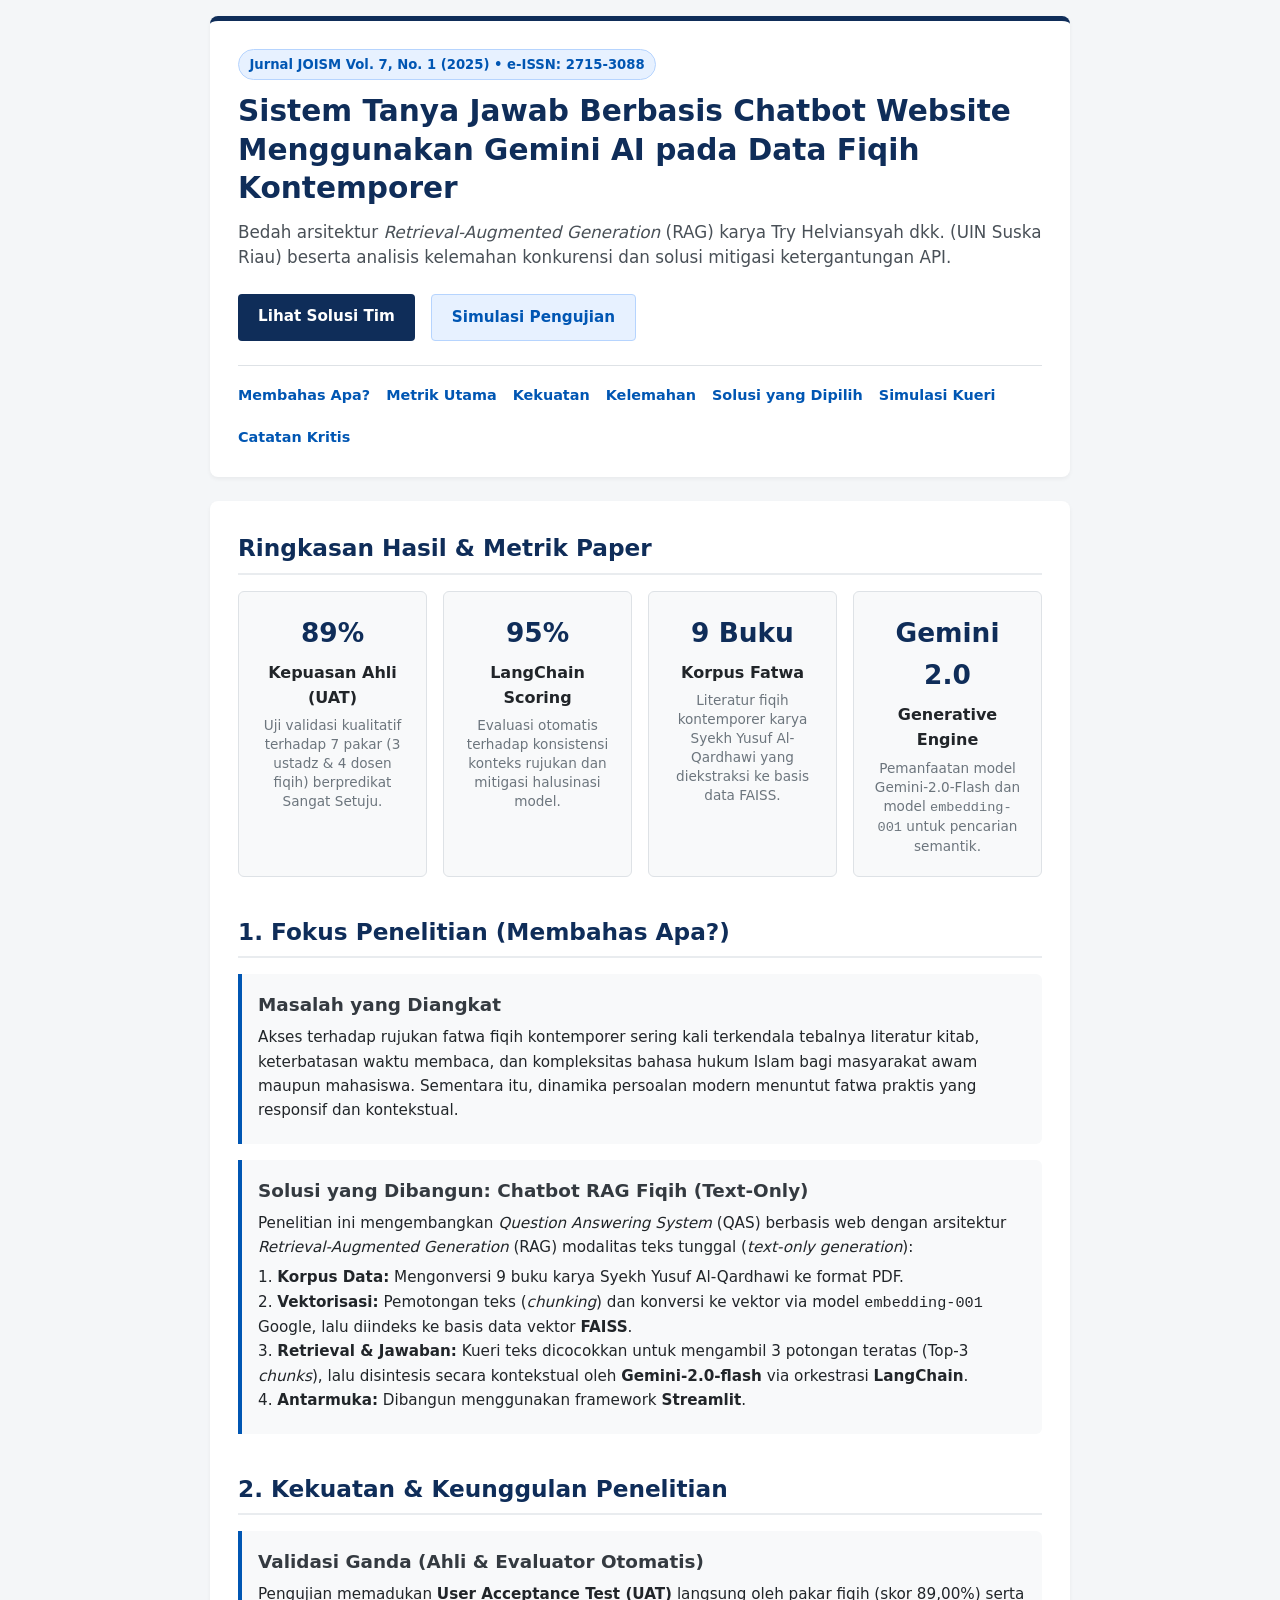
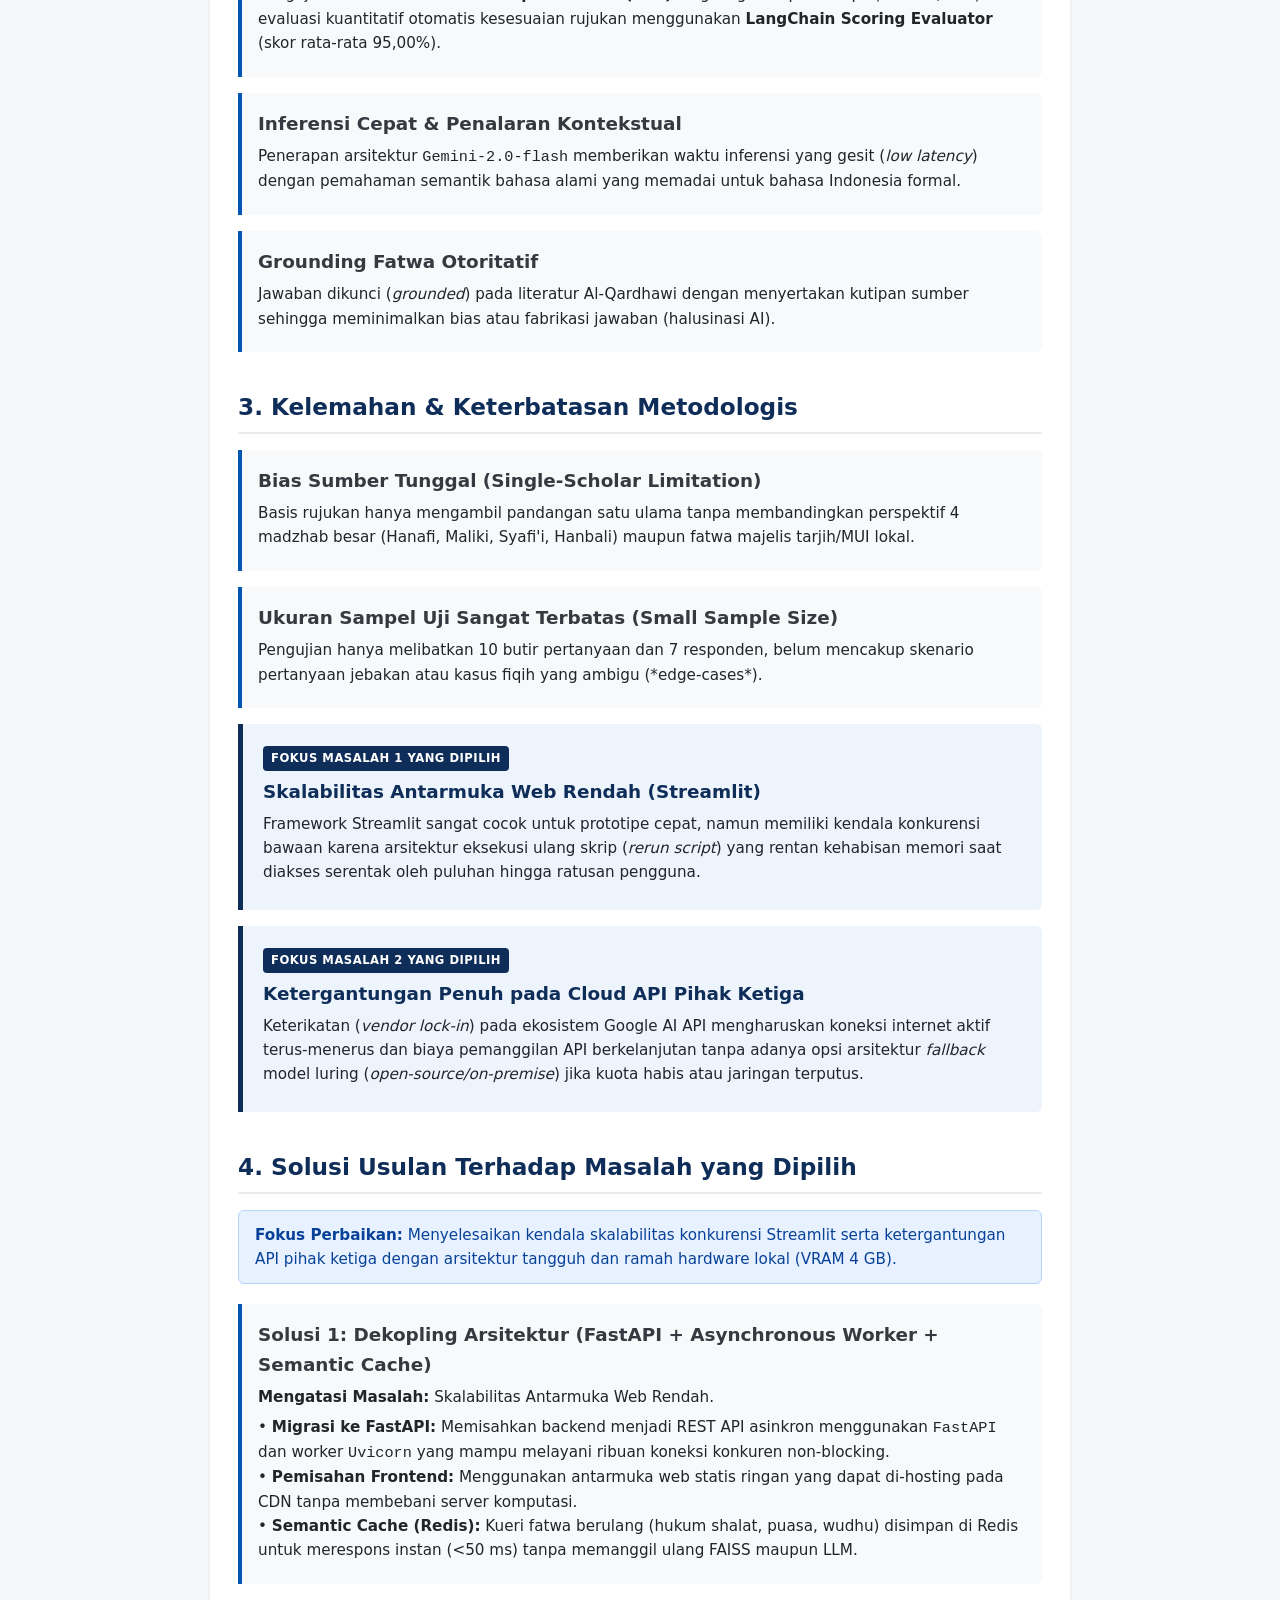
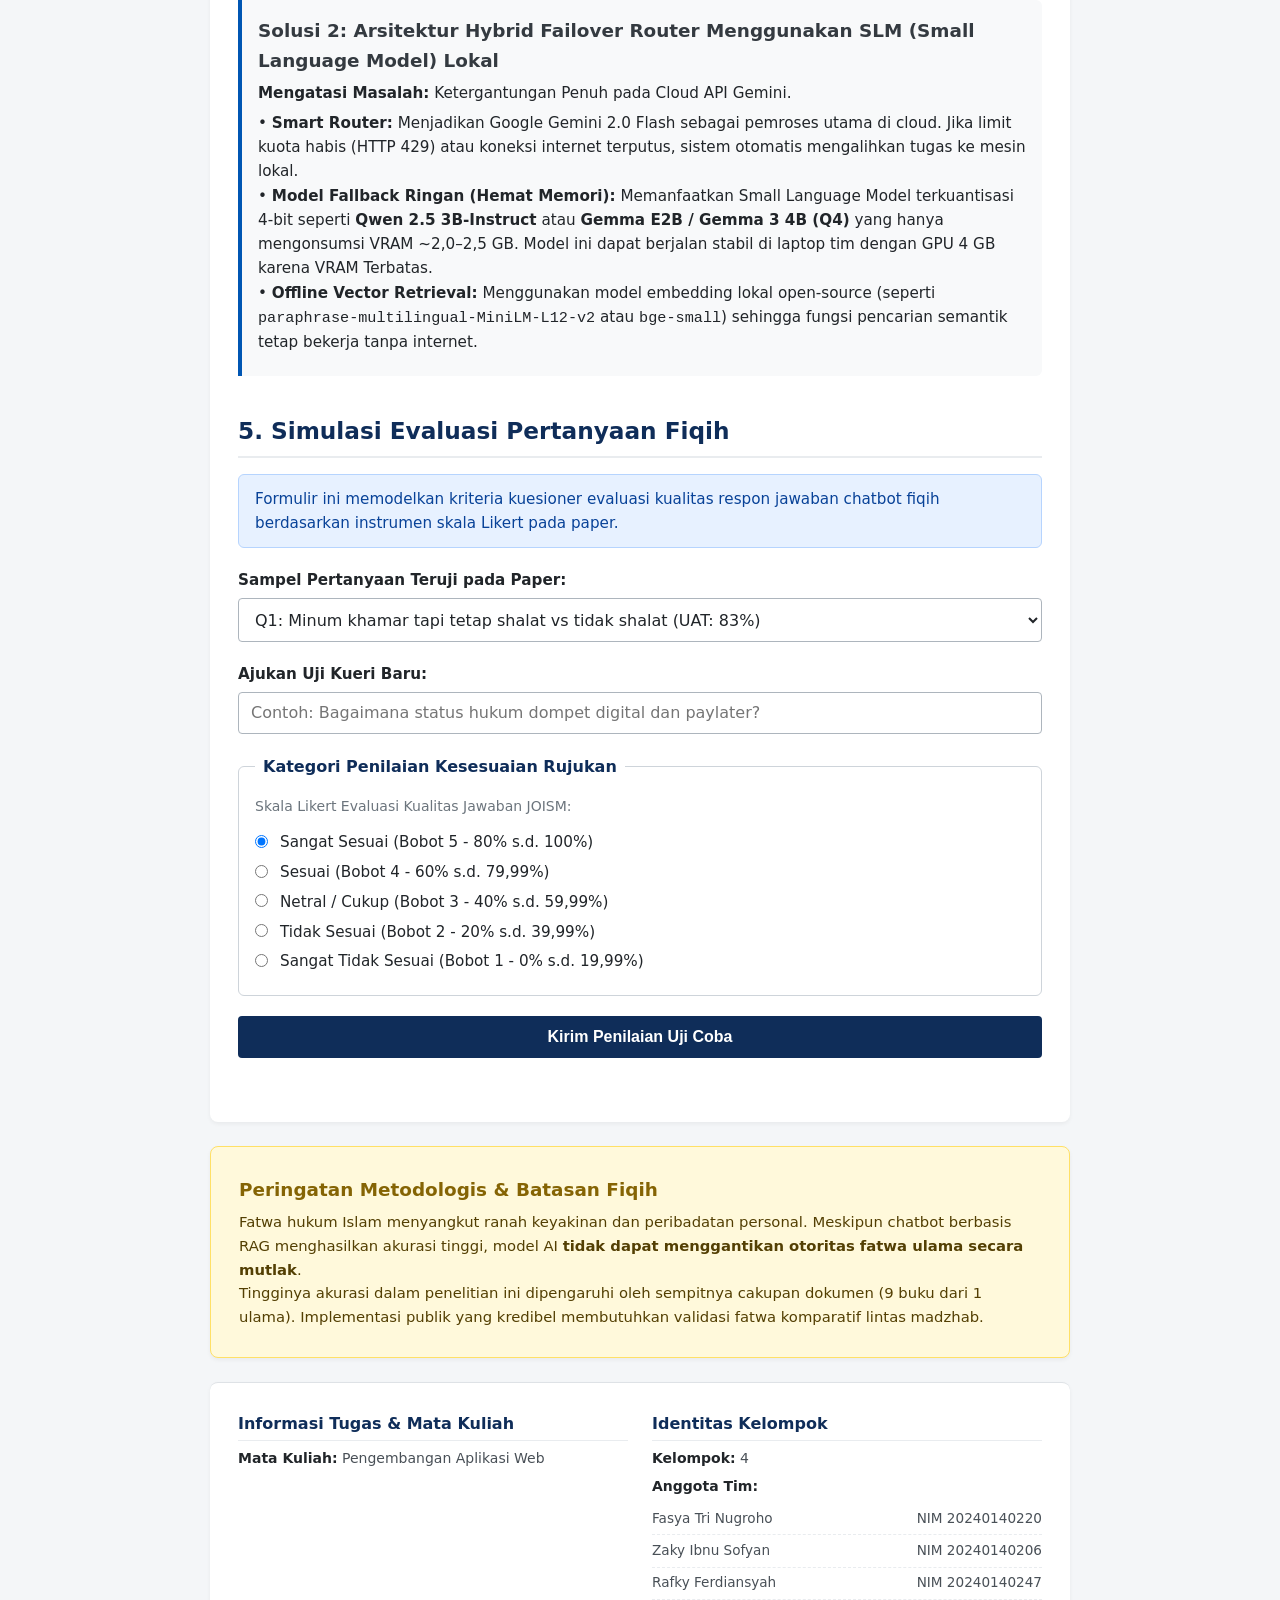
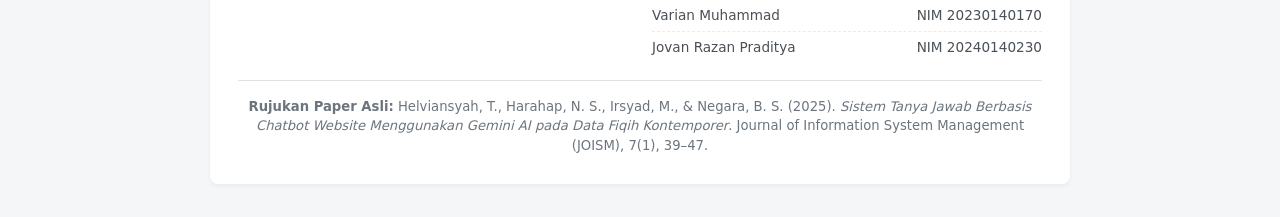
==== commit 739e7f3c: "membuat tugas 3, homepage dan styling css dengan ketentuan tertentu" ====
--- a/index.html
+++ b/index.html
@@ -1,23 +1,36 @@
 <!DOCTYPE html>
 <html lang="id">
+
 <head>
   <meta charset="UTF-8">
   <meta name="viewport" content="width=device-width, initial-scale=1.0">
   <title>Analisis Paper: Chatbot Fiqih Kontemporer Gemini AI</title>
+  <!-- 1. Hubungkan CSS Eksternal -->
   <link rel="stylesheet" href="style.css">
 </head>
+
 <body>
 
-  <!-- HEADER & NAVIGASI -->
-  <header>
+  <!-- 3. HEADER / HERO SECTION UTAMA -->
+  <header class="hero">
+    <div class="hero-badge">Jurnal JOISM Vol. 7, No. 1 (2025) • e-ISSN: 2715-3088</div>
     <h1>Sistem Tanya Jawab Berbasis Chatbot Website Menggunakan Gemini AI pada Data Fiqih Kontemporer</h1>
-    <p>
-      <strong>Penulis:</strong> Try Helviansyah, Nazruddin Safaat Harahap, Muhammad Irsyad, Benny Sukma Negara<br>
-      <em>Teknik Informatika, UIN Sultan Syarif Kasim Riau — JOISM Vol. 7, No. 1 (2025)</em>
+    <p class="hero-desc">
+      Bedah arsitektur <em>Retrieval-Augmented Generation</em> (RAG) karya Try Helviansyah dkk. (UIN Suska Riau) beserta
+      analisis kelemahan konkurensi dan solusi mitigasi ketergantungan API.
     </p>
+
+    <!-- Tombol Call To Action (CTA) -->
+    <div class="hero-actions">
+      <a href="#solusi-kelompok" class="btn btn-primary">Lihat Solusi Tim</a>
+      <a href="#simulasi" class="btn btn-secondary">Simulasi Pengujian</a>
+    </div>
+
+    <!-- Navigasi Akses Cepat -->
     <nav aria-label="Navigasi Utama">
       <ul>
         <li><a href="#ikhtisar">Membahas Apa?</a></li>
+        <li><a href="#fitur-utama">Metrik Utama</a></li>
         <li><a href="#kekuatan">Kekuatan</a></li>
         <li><a href="#kelemahan">Kelemahan</a></li>
         <li><a href="#solusi-kelompok">Solusi yang Dipilih</a></li>
@@ -30,6 +43,33 @@
   <!-- KONTEN UTAMA -->
   <main>
 
+    <!-- 4. GRID FITUR / INFORMASI UTAMA -->
+    <section id="fitur-utama">
+      <h2>Ringkasan Hasil & Metrik Paper</h2>
+      <div class="grid-fitur">
+        <div class="card-fitur">
+          <span class="fitur-angka">89%</span>
+          <h3>Kepuasan Ahli (UAT)</h3>
+          <p>Uji validasi kualitatif terhadap 7 pakar (3 ustadz & 4 dosen fiqih) berpredikat Sangat Setuju.</p>
+        </div>
+        <div class="card-fitur">
+          <span class="fitur-angka">95%</span>
+          <h3>LangChain Scoring</h3>
+          <p>Evaluasi otomatis terhadap konsistensi konteks rujukan dan mitigasi halusinasi model.</p>
+        </div>
+        <div class="card-fitur">
+          <span class="fitur-angka">9 Buku</span>
+          <h3>Korpus Fatwa</h3>
+          <p>Literatur fiqih kontemporer karya Syekh Yusuf Al-Qardhawi yang diekstraksi ke basis data FAISS.</p>
+        </div>
+        <div class="card-fitur">
+          <span class="fitur-angka">Gemini 2.0</span>
+          <h3>Generative Engine</h3>
+          <p>Pemanfaatan model Gemini-2.0-Flash dan model <code>embedding-001</code> untuk pencarian semantik.</p>
+        </div>
+      </div>
+    </section>
+
     <!-- SEKSI 1: NGEBAHAS APA -->
     <section id="ikhtisar">
       <h2>1. Fokus Penelitian (Membahas Apa?)</h2>
@@ -37,23 +77,26 @@
       <article>
         <h3>Masalah yang Diangkat</h3>
         <p>
-          Akses terhadap rujukan fatwa fiqih kontemporer sering kali terkendala tebalnya literatur kitab, keterbatasan waktu membaca, dan kompleksitas bahasa hukum Islam bagi masyarakat awam maupun mahasiswa. Sementara itu, problematika modern menuntut fatwa praktis yang kontekstual.
-        </p>
-      </article>
-
-      <article>
-        <h3>Solusi yang Dibangun: Chatbot RAG Fiqih</h3>
-        <p>
-          Penelitian ini mengembangkan <em>Question Answering System</em> (QAS) berbasis web menggunakan arsitektur <em>Retrieval-Augmented Generation</em> (RAG) modalitas teks tunggal (<em>text-only</em>).
-        </p>
-        <p>
-          <strong>Alur Kerja Sistem:</strong>
-        </p>
-        <p>
-          1. <strong>Korpus Data:</strong> Mengonversi 9 buku fiqih kontemporer karya Syekh Yusuf Al-Qardhawi ke format PDF.<br>
-          2. <strong>Vektorisasi & Retrieval:</strong> Teks dipecah (<em>chunking</em>), dikonversi ke vektor numerik via model <code>embedding-001</code> Google, lalu diindeks ke dalam basis data vektor <strong>FAISS</strong> untuk <em>similarity search</em>.<br>
-          3. <strong>Generasi Respon:</strong> Kueri pengguna dicocokkan untuk mengambil 3 referensi paling relevan, lalu dirangkum secara kontekstual oleh model <strong>Gemini-2.0-flash</strong> melalui orkestrasi <strong>LangChain</strong>.<br>
-          4. <strong>Antarmuka:</strong> Dibangun berbasis web interaktif menggunakan framework <strong>Streamlit</strong>.
+          Akses terhadap rujukan fatwa fiqih kontemporer sering kali terkendala tebalnya literatur kitab, keterbatasan
+          waktu membaca, dan kompleksitas bahasa hukum Islam bagi masyarakat awam maupun mahasiswa. Sementara itu,
+          dinamika persoalan modern menuntut fatwa praktis yang responsif dan kontekstual.
+        </p>
+      </article>
+
+      <article>
+        <h3>Solusi yang Dibangun: Chatbot RAG Fiqih (Text-Only)</h3>
+        <p>
+          Penelitian ini mengembangkan <em>Question Answering System</em> (QAS) berbasis web dengan arsitektur
+          <em>Retrieval-Augmented Generation</em> (RAG) modalitas teks tunggal (<em>text-only generation</em>):
+        </p>
+        <p>
+          1. <strong>Korpus Data:</strong> Mengonversi 9 buku karya Syekh Yusuf Al-Qardhawi ke format PDF.<br>
+          2. <strong>Vektorisasi:</strong> Pemotongan teks (<em>chunking</em>) dan konversi ke vektor via model
+          <code>embedding-001</code> Google, lalu diindeks ke basis data vektor <strong>FAISS</strong>.<br>
+          3. <strong>Retrieval & Jawaban:</strong> Kueri teks dicocokkan untuk mengambil 3 potongan teratas (Top-3
+          <em>chunks</em>), lalu disintesis secara kontekstual oleh <strong>Gemini-2.0-flash</strong> via orkestrasi
+          <strong>LangChain</strong>.<br>
+          4. <strong>Antarmuka:</strong> Dibangun menggunakan framework <strong>Streamlit</strong>.
         </p>
       </article>
     </section>
@@ -65,97 +108,109 @@
       <article>
         <h3>Validasi Ganda (Ahli & Evaluator Otomatis)</h3>
         <p>
-          Penelitian menggunakan pendekatan pengujian berlapis:
-        </p>
-        <p>
-          • <strong>User Acceptance Test (UAT):</strong> Melibatkan 7 responden ahli fiqih (3 ustadz dan 4 dosen) dengan tingkat kepuasan mencapai <strong>89,00%</strong> (kategori "Sangat Setuju").<br>
-          • <strong>LangChain Scoring Evaluator:</strong> Pengujian otomatis kesesuaian jawaban dengan teks rujukan menghasilkan skor rata-rata <strong>95,00%</strong>.
-        </p>
-      </article>
-
-      <article>
-        <h3>Penggunaan Model Generatif Mutakhir</h3>
-        <p>
-          Penerapan <code>gemini-2.0-flash</code> memberikan waktu inferensi respons yang cepat (<em>low latency</em>) serta penalaran konteks semantik bahasa alami yang lebih baik untuk bahasa Indonesia dibandingkan LLM generasi sebelumnya.
-        </p>
-      </article>
-
-      <article>
-        <h3>Minimasi Halusinasi melalui Grounding Referensi</h3>
-        <p>
-          Jawaban tidak digenerasi secara bebas dari parameter umum LLM, melainkan dikunci (<em>grounded</em>) pada potongan dokumen hasil pencarian semantik sembilan buku rujukan serta menyertakan kutipan sumber kepada pengguna.
-        </p>
-      </article>
-    </section>
-
-    <!-- SEKSI 3: KELEMAHAN & LIMITASI -->
+          Pengujian memadukan <strong>User Acceptance Test (UAT)</strong> langsung oleh pakar fiqih (skor 89,00%) serta
+          evaluasi kuantitatif otomatis kesesuaian rujukan menggunakan <strong>LangChain Scoring Evaluator</strong>
+          (skor rata-rata 95,00%).
+        </p>
+      </article>
+
+      <article>
+        <h3>Inferensi Cepat & Penalaran Kontekstual</h3>
+        <p>
+          Penerapan arsitektur <code>Gemini-2.0-flash</code> memberikan waktu inferensi yang gesit (<em>low
+            latency</em>) dengan pemahaman semantik bahasa alami yang memadai untuk bahasa Indonesia formal.
+        </p>
+      </article>
+
+      <article>
+        <h3>Grounding Fatwa Otoritatif</h3>
+        <p>
+          Jawaban dikunci (<em>grounded</em>) pada literatur Al-Qardhawi dengan menyertakan kutipan sumber sehingga
+          meminimalkan bias atau fabrikasi jawaban (halusinasi AI).
+        </p>
+      </article>
+    </section>
+
+    <!-- SEKSI 3: KELEMAHAN & LIMITASI (DENGAN 2 HIGHLIGHT) -->
     <section id="kelemahan">
       <h2>3. Kelemahan & Keterbatasan Metodologis</h2>
 
       <article>
         <h3>Bias Sumber Tunggal (Single-Scholar Limitation)</h3>
         <p>
-          Basis pengetahuan hukum Islam hanya bersumber dari satu figur ulama, yakni Syekh Yusuf Al-Qardhawi. Sistem belum mengakomodasi komparasi fatwa lintas 4 madzhab besar (Hanafi, Maliki, Syafi'i, Hanbali) maupun fatwa ormas/lembaga lokal di Indonesia (MUI, Nahdlatul Ulama, Muhammadiyah).
+          Basis rujukan hanya mengambil pandangan satu ulama tanpa membandingkan perspektif 4 madzhab besar (Hanafi,
+          Maliki, Syafi'i, Hanbali) maupun fatwa majelis tarjih/MUI lokal.
         </p>
       </article>
 
       <article>
         <h3>Ukuran Sampel Uji Sangat Terbatas (Small Sample Size)</h3>
         <p>
-          Validasi hanya menguji <strong>10 butir pertanyaan</strong> dan <strong>7 responden</strong>. Secara metodologis, jumlah ini belum mencukupi untuk menguji keandalan sistem terhadap pertanyaan jebakan, kasus hukum yang ambigu (<em>edge-cases</em>), atau pertanyaan yang mengandung distorsi istilah syariah.
+          Pengujian hanya melibatkan 10 butir pertanyaan dan 7 responden, belum mencakup skenario pertanyaan jebakan
+          atau kasus fiqih yang ambigu (*edge-cases*).
         </p>
       </article>
 
       <!-- KELEMAHAN 1 YANG DI-HIGHLIGHT -->
-      <article style="border-left: 5px solid #0f2d59; background-color: #eef4fc; padding: 1.25rem;">
-        <div style="display: inline-block; background-color: #0f2d59; color: #ffffff; font-size: 0.75rem; font-weight: 700; padding: 0.2rem 0.5rem; border-radius: 4px; margin-bottom: 0.5rem; text-transform: uppercase;">
-          Fokus Masalah 1 yang Dipilih
-        </div>
-        <h3 style="color: #0f2d59;">Skalabilitas Antarmuka Web Rendah (Streamlit)</h3>
-        <p>
-          Framework Streamlit sangat cocok untuk demonstrasi dan purwarupa cepat, namun memiliki kendala konkurensi bawaan karena arsitektur eksekusi ulang skrip (<em>rerun script</em>) yang membebani memori saat diakses serentak oleh puluhan hingga ratusan pengguna.
+      <article class="highlight-masalah">
+        <span class="badge-masalah">Fokus Masalah 1 yang Dipilih</span>
+        <h3>Skalabilitas Antarmuka Web Rendah (Streamlit)</h3>
+        <p>
+          Framework Streamlit sangat cocok untuk prototipe cepat, namun memiliki kendala konkurensi bawaan karena
+          arsitektur eksekusi ulang skrip (<em>rerun script</em>) yang rentan kehabisan memori saat diakses serentak
+          oleh puluhan hingga ratusan pengguna.
         </p>
       </article>
 
       <!-- KELEMAHAN 2 YANG DI-HIGHLIGHT -->
-      <article style="border-left: 5px solid #0f2d59; background-color: #eef4fc; padding: 1.25rem;">
-        <div style="display: inline-block; background-color: #0f2d59; color: #ffffff; font-size: 0.75rem; font-weight: 700; padding: 0.2rem 0.5rem; border-radius: 4px; margin-bottom: 0.5rem; text-transform: uppercase;">
-          Fokus Masalah 2 yang Dipilih
-        </div>
-        <h3 style="color: #0f2d59;">Ketergantungan Penuh pada Cloud API Pihak Ketiga</h3>
-        <p>
-          Keterikatan (<em>vendor lock-in</em>) pada ekosistem Google AI API mengharuskan koneksi internet aktif dan biaya pemanggilan API berkelanjutan tanpa adanya opsi arsitektur <em>fallback</em> model luring (<em>open-source / on-premise</em>) jika kuota habis atau jaringan terputus.
-        </p>
-      </article>
-    </section>
-
-    <!-- SEKSI 4: SOLUSI KELOMPOK UNTUK MASALAH YANG DI-HIGHLIGHT -->
+      <article class="highlight-masalah">
+        <span class="badge-masalah">Fokus Masalah 2 yang Dipilih</span>
+        <h3>Ketergantungan Penuh pada Cloud API Pihak Ketiga</h3>
+        <p>
+          Keterikatan (<em>vendor lock-in</em>) pada ekosistem Google AI API mengharuskan koneksi internet aktif
+          terus-menerus dan biaya pemanggilan API berkelanjutan tanpa adanya opsi arsitektur <em>fallback</em> model
+          luring (<em>open-source/on-premise</em>) jika kuota habis atau jaringan terputus.
+        </p>
+      </article>
+    </section>
+
+    <!-- SEKSI 4: SOLUSI KELOMPOK -->
     <section id="solusi-kelompok">
       <h2>4. Solusi Usulan Terhadap Masalah yang Dipilih</h2>
 
       <div class="instruksi-form" role="note">
-        <strong>Fokus Pemecahan:</strong> Mengatasi kendala konkurensi antarmuka Streamlit serta menghilangkan risiko ketergantungan mutlak pada Cloud API Google.
-      </div>
-
-      <!-- SOLUSI UNTUK MASALAH 1 -->
+        <strong>Fokus Perbaikan:</strong> Menyelesaikan kendala skalabilitas konkurensi Streamlit serta ketergantungan
+        API pihak ketiga dengan arsitektur tangguh dan ramah hardware lokal (VRAM 4 GB).
+      </div>
+
+      <!-- SOLUSI 1 -->
       <article>
         <h3>Solusi 1: Dekopling Arsitektur (FastAPI + Asynchronous Worker + Semantic Cache)</h3>
         <p><strong>Mengatasi Masalah:</strong> Skalabilitas Antarmuka Web Rendah.</p>
         <p>
-          • <strong>Migrasi ke FastAPI:</strong> Memisahkan logika backend dari antarmuka visual. Menggunakan <code>FastAPI</code> dengan worker <code>Uvicorn</code> yang mendukung I/O non-blocking (asynchronous) untuk menangani ribuan koneksi bersamaan tanpa memblokir proses inferensi.<br>
-          • <strong>Pemisahan Frontend:</strong> Menggunakan antarmuka web statis ringan yang dapat di-hosting di CDN (Content Delivery Network).<br>
-          • <strong>Caching Semantik (Redis):</strong> Kueri fatwa yang sering ditanyakan (seperti hukum game, wudhu, atau puasa) disimpan dalam cache Redis sehingga sistem dapat langsung menjawab dalam waktu kurang dari 50 ms tanpa memicu komputasi ulang FAISS atau LLM.
-        </p>
-      </article>
-
-      <!-- SOLUSI UNTUK MASALAH 2 -->
-      <article>
-        <h3>Solusi 2: Arsitektur Hybrid Failover Router Menggunakan Model Lokal (Gemma 4 E4B-it)</h3>
+          • <strong>Migrasi ke FastAPI:</strong> Memisahkan backend menjadi REST API asinkron menggunakan
+          <code>FastAPI</code> dan worker <code>Uvicorn</code> yang mampu melayani ribuan koneksi konkuren
+          non-blocking.<br>
+          • <strong>Pemisahan Frontend:</strong> Menggunakan antarmuka web statis ringan yang dapat di-hosting pada CDN
+          tanpa membebani server komputasi.<br>
+          • <strong>Semantic Cache (Redis):</strong> Kueri fatwa berulang (hukum shalat, puasa, wudhu) disimpan di Redis
+          untuk merespons instan (<50 ms) tanpa memanggil ulang FAISS maupun LLM. </p>
+      </article>
+
+      <!-- SOLUSI 2 -->
+      <article>
+        <h3>Solusi 2: Arsitektur Hybrid Failover Router Menggunakan SLM (Small Language Model) Lokal</h3>
         <p><strong>Mengatasi Masalah:</strong> Ketergantungan Penuh pada Cloud API Gemini.</p>
         <p>
-          • <strong>LLM Router Otomatis:</strong> Sistem tetap memprioritaskan Google Gemini 2.0 Flash untuk respon cepat di cloud. Namun, jika terjadi kegagalan jaringan atau limit kuota (HTTP 429/5xx), router secara otomatis mengalihkan beban kerja ke mesin lokal.<br>
-          • <strong>Mesin Inferensi Lokal (On-Premise):</strong> Menggunakan model open-weights Google <strong>Gemma 4 E4B-it</strong> yang dijalankan secara mandiri via runtime <code>vLLM</code> atau <code>Ollama</code> pada server lokal/intranet.<br>
-          • <strong>Embedding Cadangan Offline:</strong> Menggunakan model embedding lokal open-source (seperti <code>BAAI/bge-m3</code>) sehingga proses pencarian referensi pada basis data FAISS tetap berjalan 100% tanpa internet.
+          • <strong>Smart Router:</strong> Menjadikan Google Gemini 2.0 Flash sebagai pemroses utama di cloud. Jika
+          limit kuota habis (HTTP 429) atau koneksi internet terputus, sistem otomatis mengalihkan tugas ke mesin
+          lokal.<br>
+          • <strong>Model Fallback Ringan (Hemat Memori):</strong> Memanfaatkan Small Language Model terkuantisasi 4-bit
+          seperti <strong>Qwen 2.5 3B-Instruct</strong> atau <strong>Gemma E2B / Gemma 3 4B (Q4)</strong> yang hanya
+          mengonsumsi VRAM ~2,0–2,5 GB. Model ini dapat berjalan stabil di laptop tim dengan GPU 4 GB karena VRAM Terbatas.<br>
+          • <strong>Offline Vector Retrieval:</strong> Menggunakan model embedding lokal open-source (seperti
+          <code>paraphrase-multilingual-MiniLM-L12-v2</code> atau <code>bge-small</code>) sehingga fungsi pencarian
+          semantik tetap bekerja tanpa internet.  
         </p>
       </article>
     </section>
@@ -163,14 +218,15 @@
     <!-- SEKSI 5: SIMULASI / FORM INTERAKTIF -->
     <section id="simulasi">
       <h2>5. Simulasi Evaluasi Pertanyaan Fiqih</h2>
-      
+
       <div class="instruksi-form" role="note">
-        Formulir ini memodelkan kriteria kuesioner evaluasi kualitas respon jawaban chatbot fiqih berdasarkan instrumen skala Likert pada paper.
+        Formulir ini memodelkan kriteria kuesioner evaluasi kualitas respon jawaban chatbot fiqih berdasarkan instrumen
+        skala Likert pada paper.
       </div>
 
       <form action="#" method="post" onsubmit="event.preventDefault();">
         <div class="form-group">
-          <label for="topik-kueri">Sampel Pertanyaan Teruji:</label>
+          <label for="topik-kueri">Sampel Pertanyaan Teruji pada Paper:</label>
           <select id="topik-kueri" name="topik-kueri">
             <option value="1">Q1: Minum khamar tapi tetap shalat vs tidak shalat (UAT: 83%)</option>
             <option value="2">Q2: Wudhu dengan air yang disentuh wanita haid (UAT: 91%)</option>
@@ -187,13 +243,14 @@
 
         <div class="form-group">
           <label for="pertanyaan-kustom">Ajukan Uji Kueri Baru:</label>
-          <input type="text" id="pertanyaan-kustom" name="pertanyaan-kustom" placeholder="Contoh: Bagaimana hukum dompet digital dan paylater menurut fiqih?">
+          <input type="text" id="pertanyaan-kustom" name="pertanyaan-kustom"
+            placeholder="Contoh: Bagaimana status hukum dompet digital dan paylater?">
         </div>
 
         <fieldset>
           <legend>Kategori Penilaian Kesesuaian Rujukan</legend>
-          <p class="fieldset-info">Pilih bobot penilaian seperti pada Tabel Evaluasi Ahli JOISM:</p>
-          
+          <p class="fieldset-info">Skala Likert Evaluasi Kualitas Jawaban JOISM:</p>
+
           <div class="radio-item">
             <input type="radio" id="ss" name="evaluasi" value="5" checked>
             <label for="ss">Sangat Sesuai (Bobot 5 - 80% s.d. 100%)</label>
@@ -226,10 +283,12 @@
   <aside id="catatan" aria-labelledby="aside-heading">
     <h3 id="aside-heading">Peringatan Metodologis & Batasan Fiqih</h3>
     <p>
-      Fatwa hukum Islam menyangkut ranah keyakinan dan peribadatan personal. Meskipun chatbot berbasis RAG menghasilkan skor kepuasan 89% dan evaluasi LangChain 95%, hasil generatif AI <strong>tetap tidak dapat menggantikan peran fatwa ulama secara mutlak</strong>.
+      Fatwa hukum Islam menyangkut ranah keyakinan dan peribadatan personal. Meskipun chatbot berbasis RAG menghasilkan
+      akurasi tinggi, model AI <strong>tidak dapat menggantikan otoritas fatwa ulama secara mutlak</strong>.
     </p>
     <p>
-      Tingginya akurasi pada paper ini dipengaruhi oleh sempitnya cakupan dokumen (9 buku dari 1 ulama). Implementasi riil untuk publik memerlukan kurasi fatwa komparatif yang lebih luas serta validasi pakar berkelanjutan.
+      Tingginya akurasi dalam penelitian ini dipengaruhi oleh sempitnya cakupan dokumen (9 buku dari 1 ulama).
+      Implementasi publik yang kredibel membutuhkan validasi fatwa komparatif lintas madzhab.
     </p>
   </aside>
 
@@ -255,15 +314,16 @@
       </div>
     </div>
 
-  <!-- FOOTER -->
-  <footer>
-    <p style="margin-bottom: 0.5rem;">
-      <strong>Mata Kuliah:</strong> Pengembangan Aplikasi Web
-    </p>
-    <p>
-      <strong>Rujukan Paper:</strong> Helviansyah, T., Harahap, N. S., Irsyad, M., & Negara, B. S. (2025). <em>Sistem Tanya Jawab Berbasis Chatbot Website Menggunakan Gemini AI pada Data Fiqih Kontemporer</em>. Journal of Information System Management (JOISM), 7(1), 39–47.
-    </p>
+    <!-- Kolom 3: Rujukan Sitasi Paper -->
+    <div class="footer-sitasi">
+      <p>
+        <strong>Rujukan Paper Asli:</strong> Helviansyah, T., Harahap, N. S., Irsyad, M., & Negara, B. S. (2025).
+        <em>Sistem Tanya Jawab Berbasis Chatbot Website Menggunakan Gemini AI pada Data Fiqih Kontemporer</em>. Journal
+        of Information System Management (JOISM), 7(1), 39–47.
+      </p>
+    </div>
   </footer>
 
 </body>
-</html>
+
+</html>
--- a/style.css
+++ b/style.css
@@ -1,6 +1,38 @@
 /* ==========================================================================
-   1. Reset & Tipografi Dasar
-   ========================================================================== */
+   2. VARIABEL CSS (:root) & RESET SEDERHANA
+   ========================================================================== */
+:root {
+  /* Palet Warna */
+  --primary-color: #0f2d59;
+  --primary-hover: #0a1e3b;
+  --secondary-color: #0056b3;
+  --secondary-light: #e7f1ff;
+  --text-dark: #212529;
+  --text-muted: #6c757d;
+  --bg-page: #f4f6f8;
+  --bg-card: #ffffff;
+  --border-light: #dee2e6;
+  --border-subtle: #e9ecef;
+  --aside-bg: #fff9db;
+  --aside-border: #ffe066;
+  --aside-text: #856404;
+
+  /* Jarak & Border Radius */
+  --radius-sm: 4px;
+  --radius-md: 6px;
+  --radius-lg: 8px;
+  --spacing-xs: 0.35rem;
+  --spacing-sm: 0.75rem;
+  --spacing-md: 1rem;
+  --spacing-lg: 1.5rem;
+  --spacing-xl: 2.25rem;
+
+  /* Bayangan & Kontainer */
+  --box-shadow: 0 2px 4px rgba(0, 0, 0, 0.05);
+  --max-content-width: 860px;
+}
+
+/* Reset CSS Sederhana */
 * {
   box-sizing: border-box;
   margin: 0;
@@ -10,12 +42,12 @@
 body {
   font-family: system-ui, -apple-system, "Segoe UI", Roboto, Helvetica, Arial, sans-serif;
   line-height: 1.6;
-  color: #212529;
-  background-color: #f4f6f8;
-  padding: 1rem;
-}
-
-/* Utilitas untuk screen reader (pembaca layar) */
+  color: var(--text-dark);
+  background-color: var(--bg-page);
+  padding: var(--spacing-md);
+}
+
+/* Aksesibilitas Pembaca Layar */
 .sr-only {
   position: absolute;
   width: 1px;
@@ -29,109 +61,229 @@
 }
 
 /* ==========================================================================
-   2. Pembungkus Landmark Utama
+   PEMBUNGKUS LANDMARK UTAMA
    ========================================================================== */
 header,
 main,
 aside,
 footer {
-  max-width: 820px;
-  margin: 0 auto 1.5rem auto;
-  background-color: #ffffff;
+  max-width: var(--max-content-width);
+  margin: 0 auto var(--spacing-lg) auto;
+  background-color: var(--bg-card);
   padding: 1.75rem;
-  border-radius: 8px;
-  box-shadow: 0 2px 4px rgba(0, 0, 0, 0.05);
-}
-
-/* ==========================================================================
-   3. Header & Navigasi
-   ========================================================================== */
+  border-radius: var(--radius-lg);
+  box-shadow: var(--box-shadow);
+}
+
+/* ==========================================================================
+   3. HEADER / HERO SECTION
+   ========================================================================== */
+header.hero {
+  border-top: 5px solid var(--primary-color);
+  text-align: left;
+}
+
+.hero-badge {
+  display: inline-block;
+  background-color: var(--secondary-light);
+  color: var(--secondary-color);
+  font-size: 0.825rem;
+  font-weight: 700;
+  padding: 0.25rem 0.65rem;
+  border-radius: 20px;
+  margin-bottom: var(--spacing-sm);
+  border: 1px solid #b6d4fe;
+}
+
 header h1 {
   font-size: 1.85rem;
-  color: #0f2d59;
-  margin-bottom: 0.75rem;
-}
-
+  color: var(--primary-color);
+  line-height: 1.3;
+  margin-bottom: var(--spacing-sm);
+}
+
+.hero-desc {
+  font-size: 1.05rem;
+  color: #495057;
+  margin-bottom: var(--spacing-lg);
+  line-height: 1.5;
+}
+
+/* Tombol CTA Hero */
+.hero-actions {
+  display: flex;
+  gap: var(--spacing-md);
+  margin-bottom: var(--spacing-lg);
+  flex-wrap: wrap;
+}
+
+.btn {
+  display: inline-block;
+  text-decoration: none;
+  font-weight: 600;
+  font-size: 0.95rem;
+  padding: 0.65rem 1.25rem;
+  border-radius: var(--radius-sm);
+  transition: all 0.2s ease-in-out;
+  text-align: center;
+}
+
+.btn-primary {
+  background-color: var(--primary-color);
+  color: #ffffff;
+}
+
+.btn-primary:hover {
+  background-color: var(--primary-hover);
+}
+
+.btn-secondary {
+  background-color: var(--secondary-light);
+  color: var(--secondary-color);
+  border: 1px solid #b6d4fe;
+}
+
+.btn-secondary:hover {
+  background-color: #d0e2ff;
+}
+
+/* Navigasi Utama */
 nav ul {
   list-style: none;
   display: flex;
   flex-wrap: wrap;
-  gap: 1.25rem;
-  padding-top: 0.75rem;
-  border-top: 1px solid #dee2e6;
+  gap: 1rem;
+  padding-top: var(--spacing-md);
+  border-top: 1px solid var(--border-light);
 }
 
 nav a {
   text-decoration: none;
-  color: #0056b3;
+  color: var(--secondary-color);
   font-weight: 600;
+  font-size: 0.9rem;
 }
 
 nav a:hover {
   text-decoration: underline;
 }
 
-/* Indikator fokus yang jelas untuk aksesibilitas keyboard */
+/* Fokus Aksesibel */
 a:focus-visible,
 button:focus-visible,
 input:focus-visible,
 select:focus-visible,
 textarea:focus-visible {
-  outline: 3px solid #0056b3;
+  outline: 3px solid var(--secondary-color);
   outline-offset: 2px;
 }
 
 /* ==========================================================================
-   4. Seksi & Artikel Konten
+   4. GRID FITUR & METRIK UTAMA
+   ========================================================================== */
+.grid-fitur {
+  display: grid;
+  grid-template-columns: repeat(auto-fit, minmax(180px, 1fr));
+  gap: var(--spacing-md);
+  margin-top: var(--spacing-md);
+  margin-bottom: var(--spacing-lg);
+}
+
+.card-fitur {
+  background-color: #f8f9fa;
+  border: 1px solid var(--border-light);
+  border-radius: var(--radius-md);
+  padding: 1.25rem;
+  text-align: center;
+}
+
+.fitur-angka {
+  display: block;
+  font-size: 1.65rem;
+  font-weight: 800;
+  color: var(--primary-color);
+  margin-bottom: var(--spacing-xs);
+}
+
+.card-fitur h3 {
+  font-size: 1rem;
+  color: var(--text-dark);
+  margin-bottom: var(--spacing-xs);
+}
+
+.card-fitur p {
+  font-size: 0.85rem;
+  color: var(--text-muted);
+  line-height: 1.4;
+}
+
+/* ==========================================================================
+   SEKSI KONTEN & ARTIKEL
    ========================================================================== */
 section {
-  margin-bottom: 2.25rem;
+  margin-bottom: var(--spacing-xl);
 }
 
 h2 {
   font-size: 1.45rem;
-  color: #0f2d59;
-  border-bottom: 2px solid #e9ecef;
+  color: var(--primary-color);
+  border-bottom: 2px solid var(--border-subtle);
   padding-bottom: 0.4rem;
-  margin-bottom: 1rem;
+  margin-bottom: var(--spacing-md);
 }
 
 h3 {
   font-size: 1.15rem;
   color: #343a40;
-  margin-bottom: 0.35rem;
+  margin-bottom: var(--spacing-xs);
 }
 
 article {
   background-color: #f8f9fa;
-  border-left: 4px solid #0056b3;
-  padding: 1rem;
-  margin-bottom: 1rem;
-  border-radius: 0 6px 6px 0;
+  border-left: 4px solid var(--secondary-color);
+  padding: var(--spacing-md);
+  margin-bottom: var(--spacing-md);
+  border-radius: 0 var(--radius-md) var(--radius-md) 0;
 }
 
 article p {
-  margin-bottom: 0.5rem;
-}
-
-img {
-  max-width: 100%;
-  height: auto;
-  display: block;
-  margin-top: 1rem;
-  border-radius: 6px;
-  border: 1px solid #ced4da;
-}
-
-/* ==========================================================================
-   5. Form & Kontrol Form Aksesibel
+  margin-bottom: var(--spacing-xs);
+  font-size: 0.95rem;
+}
+
+/* Kartu Masalah yang Di-Highlight */
+article.highlight-masalah {
+  border-left: 5px solid var(--primary-color);
+  background-color: #eef4fc;
+  padding: 1.25rem;
+}
+
+.badge-masalah {
+  display: inline-block;
+  background-color: var(--primary-color);
+  color: #ffffff;
+  font-size: 0.725rem;
+  font-weight: 700;
+  padding: 0.2rem 0.5rem;
+  border-radius: var(--radius-sm);
+  margin-bottom: var(--spacing-xs);
+  text-transform: uppercase;
+  letter-spacing: 0.5px;
+}
+
+article.highlight-masalah h3 {
+  color: var(--primary-color);
+}
+
+/* ==========================================================================
+   FORM & KONTROL FORM
    ========================================================================== */
 .instruksi-form {
-  background-color: #e7f1ff;
+  background-color: var(--secondary-light);
   border: 1px solid #b6d4fe;
   color: #084298;
-  padding: 0.75rem 1rem;
-  border-radius: 6px;
+  padding: var(--spacing-sm) var(--spacing-md);
+  border-radius: var(--radius-md);
   margin-bottom: 1.25rem;
   font-size: 0.95rem;
 }
@@ -145,12 +297,12 @@
 .form-group {
   display: flex;
   flex-direction: column;
-  gap: 0.35rem;
+  gap: var(--spacing-xs);
 }
 
 label {
   font-weight: 600;
-  color: #212529;
+  color: var(--text-dark);
   font-size: 0.95rem;
 }
 
@@ -160,139 +312,134 @@
   width: 100%;
   padding: 0.65rem 0.75rem;
   border: 1px solid #adb5bd;
-  border-radius: 4px;
+  border-radius: var(--radius-sm);
   font-family: inherit;
   font-size: 1rem;
-  color: #212529;
+  color: var(--text-dark);
   background-color: #ffffff;
 }
 
 input[type="text"]:focus,
 select:focus,
 textarea:focus {
-  border-color: #0056b3;
-}
-
-/* Fieldset & Legend */
+  border-color: var(--secondary-color);
+}
+
 fieldset {
   border: 1px solid #ced4da;
-  border-radius: 6px;
-  padding: 1rem;
-  margin-top: 0.25rem;
+  border-radius: var(--radius-md);
+  padding: var(--spacing-md);
 }
 
 legend {
   font-weight: 600;
-  color: #0f2d59;
+  color: var(--primary-color);
   padding: 0 0.5rem;
 }
 
 .fieldset-info {
   font-size: 0.875rem;
-  color: #6c757d;
-  margin-bottom: 0.75rem;
-}
-
-.radio-item,
-.checkbox-item {
+  color: var(--text-muted);
+  margin-bottom: var(--spacing-sm);
+}
+
+.radio-item {
   display: flex;
   align-items: flex-start;
-  gap: 0.5rem;
-  margin-bottom: 0.5rem;
-}
-
-.radio-item input,
-.checkbox-item input {
+  gap: var(--spacing-sm);
+  margin-bottom: var(--spacing-xs);
+}
+
+.radio-item input {
   margin-top: 0.3rem;
   cursor: pointer;
 }
 
-.radio-item label,
-.checkbox-item label {
+.radio-item label {
   font-weight: normal;
   cursor: pointer;
 }
 
-/* Tombol Kirim */
 button[type="submit"] {
-  background-color: #0f2d59;
+  background-color: var(--primary-color);
   color: #ffffff;
   border: none;
   padding: 0.75rem 1.5rem;
   font-size: 1rem;
   font-weight: 600;
-  border-radius: 4px;
+  border-radius: var(--radius-sm);
   cursor: pointer;
   transition: background-color 0.2s ease;
 }
 
 button[type="submit"]:hover {
-  background-color: #0a1e3b;
-}
-
-/* ==========================================================================
-   6. Aside & Footer
+  background-color: var(--primary-hover);
+}
+
+/* ==========================================================================
+   ASIDE
    ========================================================================== */
 aside {
-  background-color: #fff9db;
-  border: 1px solid #ffe066;
+  background-color: var(--aside-bg);
+  border: 1px solid var(--aside-border);
 }
 
 aside h3 {
-  color: #856404;
-}
-
+  color: var(--aside-text);
+  margin-bottom: var(--spacing-xs);
+}
+
+aside p {
+  font-size: 0.925rem;
+  color: #533f03;
+}
+
+/* ==========================================================================
+   FOOTER (IDENTITAS KELOMPOK & SITASI)
+   ========================================================================== */
 footer {
-  text-align: center;
-  font-size: 0.875rem;
-  color: #6c757d;
-  border-top: 1px solid #dee2e6;
-}
-
-
-/* ==========================================================================
-   Tambahan Tata Letak Footer Identitas
-   ========================================================================== */
+  border-top: 1px solid var(--border-light);
+}
+
 .footer-identitas {
   display: grid;
   grid-template-columns: repeat(auto-fit, minmax(280px, 1fr));
-  gap: 1.5rem;
+  gap: var(--spacing-lg);
   text-align: left;
-  margin-bottom: 1.25rem;
-  padding-bottom: 1.25rem;
-  border-bottom: 1px solid #dee2e6;
+  margin-bottom: var(--spacing-md);
+  padding-bottom: var(--spacing-md);
+  border-bottom: 1px solid var(--border-light);
 }
 
 .footer-identitas h4 {
   font-size: 1rem;
-  color: #0f2d59;
-  margin-bottom: 0.5rem;
-  border-bottom: 1px solid #e9ecef;
+  color: var(--primary-color);
+  margin-bottom: var(--spacing-xs);
+  border-bottom: 1px solid var(--border-subtle);
   padding-bottom: 0.25rem;
 }
 
 .footer-identitas p {
   font-size: 0.875rem;
-  margin-bottom: 0.35rem;
+  margin-bottom: var(--spacing-xs);
   color: #495057;
 }
 
 .footer-identitas strong {
-  color: #212529;
+  color: var(--text-dark);
 }
 
 .list-anggota {
   list-style: none;
-  padding-left: 0;
-  margin-top: 0.35rem;
+  margin-top: var(--spacing-xs);
 }
 
 .list-anggota li {
   display: flex;
   justify-content: space-between;
   font-size: 0.85rem;
-  padding: 0.25rem 0;
-  border-bottom: 1px dashed #e9ecef;
+  padding: 0.3rem 0;
+  border-bottom: 1px dashed var(--border-subtle);
   color: #495057;
 }
 
@@ -303,6 +450,71 @@
 .footer-sitasi {
   text-align: center;
   font-size: 0.825rem;
-  color: #6c757d;
+  color: var(--text-muted);
   line-height: 1.5;
+}
+
+/* ==========================================================================
+   5. MEDIA QUERIES (RESPONSIVITAS MOBILE & TABLET)
+   ========================================================================== */
+@media (max-width: 768px) {
+  body {
+    padding: var(--spacing-xs);
+  }
+
+  header,
+  main,
+  aside,
+  footer {
+    padding: var(--spacing-md);
+    margin-bottom: var(--spacing-md);
+  }
+
+  header h1 {
+    font-size: 1.45rem;
+  }
+
+  .hero-desc {
+    font-size: 0.95rem;
+  }
+
+  .hero-actions {
+    flex-direction: column;
+  }
+
+  .btn {
+    width: 100%;
+  }
+
+  nav ul {
+    gap: 0.65rem;
+  }
+
+  .grid-fitur {
+    grid-template-columns: 1fr 1fr;
+  }
+
+  .footer-identitas {
+    grid-template-columns: 1fr;
+    gap: var(--spacing-md);
+  }
+}
+
+@media (max-width: 480px) {
+  .grid-fitur {
+    grid-template-columns: 1fr;
+  }
+
+  .fitur-angka {
+    font-size: 1.4rem;
+  }
+
+  h2 {
+    font-size: 1.25rem;
+  }
+
+  .list-anggota li {
+    flex-direction: column;
+    gap: 2px;
+  }
 }
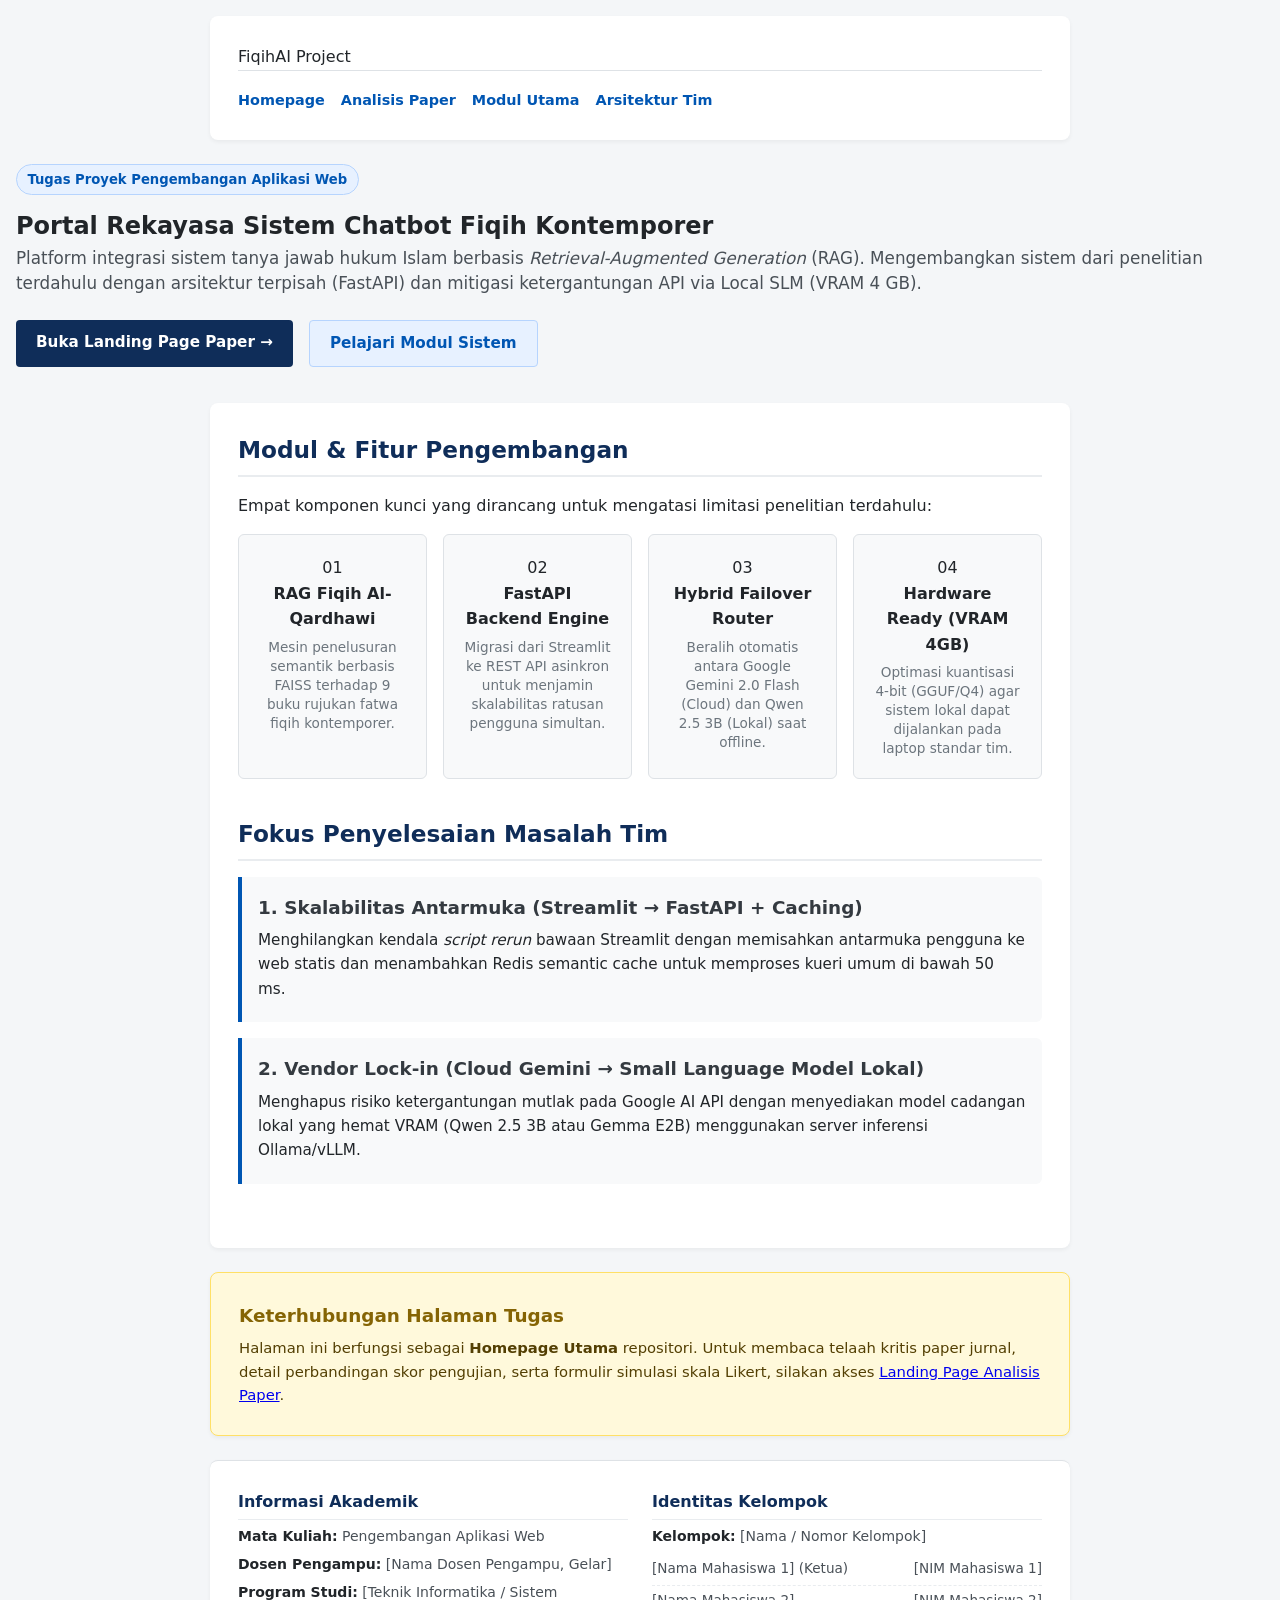
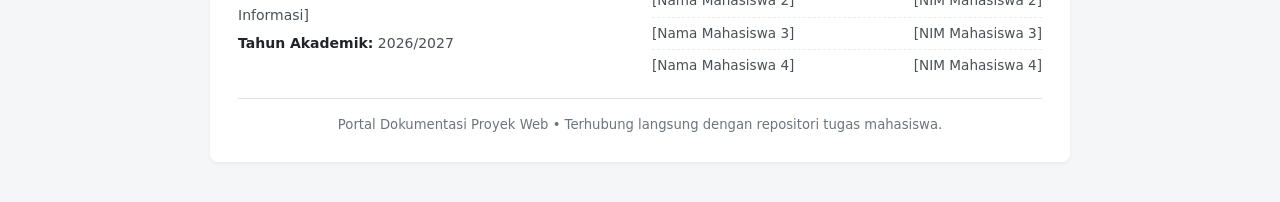
==== commit df12532f: "menambah file html sesuai ketentuan tugas" ====
--- a/index.html
+++ b/index.html
@@ -1,329 +1,135 @@
 <!DOCTYPE html>
 <html lang="id">
-
 <head>
   <meta charset="UTF-8">
   <meta name="viewport" content="width=device-width, initial-scale=1.0">
-  <title>Analisis Paper: Chatbot Fiqih Kontemporer Gemini AI</title>
-  <!-- 1. Hubungkan CSS Eksternal -->
+  <title>Portal Proyek: Chatbot Fiqih Kontemporer AI</title>
   <link rel="stylesheet" href="style.css">
 </head>
-
 <body>
 
-  <!-- 3. HEADER / HERO SECTION UTAMA -->
-  <header class="hero">
-    <div class="hero-badge">Jurnal JOISM Vol. 7, No. 1 (2025) • e-ISSN: 2715-3088</div>
-    <h1>Sistem Tanya Jawab Berbasis Chatbot Website Menggunakan Gemini AI pada Data Fiqih Kontemporer</h1>
-    <p class="hero-desc">
-      Bedah arsitektur <em>Retrieval-Augmented Generation</em> (RAG) karya Try Helviansyah dkk. (UIN Suska Riau) beserta
-      analisis kelemahan konkurensi dan solusi mitigasi ketergantungan API.
-    </p>
-
-    <!-- Tombol Call To Action (CTA) -->
-    <div class="hero-actions">
-      <a href="#solusi-kelompok" class="btn btn-primary">Lihat Solusi Tim</a>
-      <a href="#simulasi" class="btn btn-secondary">Simulasi Pengujian</a>
+  <!-- HEADER & NAVIGASI PORTAL -->
+  <header>
+    <div class="nav-container">
+      <div class="brand-logo">FiqihAI Project</div>
+      <nav aria-label="Navigasi Utama">
+        <ul>
+          <li><a href="index.html" class="active">Homepage</a></li>
+          <li><a href="paper.html">Analisis Paper</a></li>
+          <li><a href="#fitur-proyek">Modul Utama</a></li>
+          <li><a href="#solusi-arsitektur">Arsitektur Tim</a></li>
+        </ul>
+      </nav>
     </div>
-
-    <!-- Navigasi Akses Cepat -->
-    <nav aria-label="Navigasi Utama">
-      <ul>
-        <li><a href="#ikhtisar">Membahas Apa?</a></li>
-        <li><a href="#fitur-utama">Metrik Utama</a></li>
-        <li><a href="#kekuatan">Kekuatan</a></li>
-        <li><a href="#kelemahan">Kelemahan</a></li>
-        <li><a href="#solusi-kelompok">Solusi yang Dipilih</a></li>
-        <li><a href="#simulasi">Simulasi Kueri</a></li>
-        <li><a href="#catatan">Catatan Kritis</a></li>
-      </ul>
-    </nav>
   </header>
 
-  <!-- KONTEN UTAMA -->
+  <!-- HERO SECTION HOMEPAGE (POIN 3) -->
+  <section class="hero-section">
+    <div class="hero-content">
+      <span class="hero-badge">Tugas Proyek Pengembangan Aplikasi Web</span>
+      <h1>Portal Rekayasa Sistem Chatbot Fiqih Kontemporer</h1>
+      <p class="hero-desc">
+        Platform integrasi sistem tanya jawab hukum Islam berbasis <em>Retrieval-Augmented Generation</em> (RAG). Mengembangkan sistem dari penelitian terdahulu dengan arsitektur terpisah (FastAPI) dan mitigasi ketergantungan API via Local SLM (VRAM 4 GB).
+      </p>
+      <div class="hero-actions">
+        <a href="paper.html" class="btn btn-primary">Buka Landing Page Paper &rarr;</a>
+        <a href="#fitur-proyek" class="btn btn-secondary">Pelajari Modul Sistem</a>
+      </div>
+    </div>
+  </section>
+
+  <!-- KONTEN UTAMA HOMEPAGE -->
   <main>
 
-    <!-- 4. GRID FITUR / INFORMASI UTAMA -->
-    <section id="fitur-utama">
-      <h2>Ringkasan Hasil & Metrik Paper</h2>
+    <!-- GRID FITUR & MODUL UTAMA (POIN 4) -->
+    <section id="fitur-proyek">
+      <h2>Modul & Fitur Pengembangan</h2>
+      <p class="section-subtext">Empat komponen kunci yang dirancang untuk mengatasi limitasi penelitian terdahulu:</p>
+
       <div class="grid-fitur">
         <div class="card-fitur">
-          <span class="fitur-angka">89%</span>
-          <h3>Kepuasan Ahli (UAT)</h3>
-          <p>Uji validasi kualitatif terhadap 7 pakar (3 ustadz & 4 dosen fiqih) berpredikat Sangat Setuju.</p>
+          <div class="fitur-icon">01</div>
+          <h3>RAG Fiqih Al-Qardhawi</h3>
+          <p>Mesin penelusuran semantik berbasis FAISS terhadap 9 buku rujukan fatwa fiqih kontemporer.</p>
         </div>
+
         <div class="card-fitur">
-          <span class="fitur-angka">95%</span>
-          <h3>LangChain Scoring</h3>
-          <p>Evaluasi otomatis terhadap konsistensi konteks rujukan dan mitigasi halusinasi model.</p>
+          <div class="fitur-icon">02</div>
+          <h3>FastAPI Backend Engine</h3>
+          <p>Migrasi dari Streamlit ke REST API asinkron untuk menjamin skalabilitas ratusan pengguna simultan.</p>
         </div>
+
         <div class="card-fitur">
-          <span class="fitur-angka">9 Buku</span>
-          <h3>Korpus Fatwa</h3>
-          <p>Literatur fiqih kontemporer karya Syekh Yusuf Al-Qardhawi yang diekstraksi ke basis data FAISS.</p>
+          <div class="fitur-icon">03</div>
+          <h3>Hybrid Failover Router</h3>
+          <p>Beralih otomatis antara Google Gemini 2.0 Flash (Cloud) dan Qwen 2.5 3B (Lokal) saat offline.</p>
         </div>
+
         <div class="card-fitur">
-          <span class="fitur-angka">Gemini 2.0</span>
-          <h3>Generative Engine</h3>
-          <p>Pemanfaatan model Gemini-2.0-Flash dan model <code>embedding-001</code> untuk pencarian semantik.</p>
+          <div class="fitur-icon">04</div>
+          <h3>Hardware Ready (VRAM 4GB)</h3>
+          <p>Optimasi kuantisasi 4-bit (GGUF/Q4) agar sistem lokal dapat dijalankan pada laptop standar tim.</p>
         </div>
       </div>
     </section>
 
-    <!-- SEKSI 1: NGEBAHAS APA -->
-    <section id="ikhtisar">
-      <h2>1. Fokus Penelitian (Membahas Apa?)</h2>
-
+    <!-- RINGKASAN ARSITEKTUR KELOMPOK -->
+    <section id="solusi-arsitektur">
+      <h2>Fokus Penyelesaian Masalah Tim</h2>
       <article>
-        <h3>Masalah yang Diangkat</h3>
+        <h3>1. Skalabilitas Antarmuka (Streamlit &rarr; FastAPI + Caching)</h3>
         <p>
-          Akses terhadap rujukan fatwa fiqih kontemporer sering kali terkendala tebalnya literatur kitab, keterbatasan
-          waktu membaca, dan kompleksitas bahasa hukum Islam bagi masyarakat awam maupun mahasiswa. Sementara itu,
-          dinamika persoalan modern menuntut fatwa praktis yang responsif dan kontekstual.
+          Menghilangkan kendala <em>script rerun</em> bawaan Streamlit dengan memisahkan antarmuka pengguna ke web statis dan menambahkan Redis semantic cache untuk memproses kueri umum di bawah 50 ms.
         </p>
       </article>
 
       <article>
-        <h3>Solusi yang Dibangun: Chatbot RAG Fiqih (Text-Only)</h3>
+        <h3>2. Vendor Lock-in (Cloud Gemini &rarr; Small Language Model Lokal)</h3>
         <p>
-          Penelitian ini mengembangkan <em>Question Answering System</em> (QAS) berbasis web dengan arsitektur
-          <em>Retrieval-Augmented Generation</em> (RAG) modalitas teks tunggal (<em>text-only generation</em>):
-        </p>
-        <p>
-          1. <strong>Korpus Data:</strong> Mengonversi 9 buku karya Syekh Yusuf Al-Qardhawi ke format PDF.<br>
-          2. <strong>Vektorisasi:</strong> Pemotongan teks (<em>chunking</em>) dan konversi ke vektor via model
-          <code>embedding-001</code> Google, lalu diindeks ke basis data vektor <strong>FAISS</strong>.<br>
-          3. <strong>Retrieval & Jawaban:</strong> Kueri teks dicocokkan untuk mengambil 3 potongan teratas (Top-3
-          <em>chunks</em>), lalu disintesis secara kontekstual oleh <strong>Gemini-2.0-flash</strong> via orkestrasi
-          <strong>LangChain</strong>.<br>
-          4. <strong>Antarmuka:</strong> Dibangun menggunakan framework <strong>Streamlit</strong>.
+          Menghapus risiko ketergantungan mutlak pada Google AI API dengan menyediakan model cadangan lokal yang hemat VRAM (Qwen 2.5 3B atau Gemma E2B) menggunakan server inferensi Ollama/vLLM.
         </p>
       </article>
     </section>
 
-    <!-- SEKSI 2: KEKUATAN -->
-    <section id="kekuatan">
-      <h2>2. Kekuatan & Keunggulan Penelitian</h2>
-
-      <article>
-        <h3>Validasi Ganda (Ahli & Evaluator Otomatis)</h3>
-        <p>
-          Pengujian memadukan <strong>User Acceptance Test (UAT)</strong> langsung oleh pakar fiqih (skor 89,00%) serta
-          evaluasi kuantitatif otomatis kesesuaian rujukan menggunakan <strong>LangChain Scoring Evaluator</strong>
-          (skor rata-rata 95,00%).
-        </p>
-      </article>
-
-      <article>
-        <h3>Inferensi Cepat & Penalaran Kontekstual</h3>
-        <p>
-          Penerapan arsitektur <code>Gemini-2.0-flash</code> memberikan waktu inferensi yang gesit (<em>low
-            latency</em>) dengan pemahaman semantik bahasa alami yang memadai untuk bahasa Indonesia formal.
-        </p>
-      </article>
-
-      <article>
-        <h3>Grounding Fatwa Otoritatif</h3>
-        <p>
-          Jawaban dikunci (<em>grounded</em>) pada literatur Al-Qardhawi dengan menyertakan kutipan sumber sehingga
-          meminimalkan bias atau fabrikasi jawaban (halusinasi AI).
-        </p>
-      </article>
-    </section>
-
-    <!-- SEKSI 3: KELEMAHAN & LIMITASI (DENGAN 2 HIGHLIGHT) -->
-    <section id="kelemahan">
-      <h2>3. Kelemahan & Keterbatasan Metodologis</h2>
-
-      <article>
-        <h3>Bias Sumber Tunggal (Single-Scholar Limitation)</h3>
-        <p>
-          Basis rujukan hanya mengambil pandangan satu ulama tanpa membandingkan perspektif 4 madzhab besar (Hanafi,
-          Maliki, Syafi'i, Hanbali) maupun fatwa majelis tarjih/MUI lokal.
-        </p>
-      </article>
-
-      <article>
-        <h3>Ukuran Sampel Uji Sangat Terbatas (Small Sample Size)</h3>
-        <p>
-          Pengujian hanya melibatkan 10 butir pertanyaan dan 7 responden, belum mencakup skenario pertanyaan jebakan
-          atau kasus fiqih yang ambigu (*edge-cases*).
-        </p>
-      </article>
-
-      <!-- KELEMAHAN 1 YANG DI-HIGHLIGHT -->
-      <article class="highlight-masalah">
-        <span class="badge-masalah">Fokus Masalah 1 yang Dipilih</span>
-        <h3>Skalabilitas Antarmuka Web Rendah (Streamlit)</h3>
-        <p>
-          Framework Streamlit sangat cocok untuk prototipe cepat, namun memiliki kendala konkurensi bawaan karena
-          arsitektur eksekusi ulang skrip (<em>rerun script</em>) yang rentan kehabisan memori saat diakses serentak
-          oleh puluhan hingga ratusan pengguna.
-        </p>
-      </article>
-
-      <!-- KELEMAHAN 2 YANG DI-HIGHLIGHT -->
-      <article class="highlight-masalah">
-        <span class="badge-masalah">Fokus Masalah 2 yang Dipilih</span>
-        <h3>Ketergantungan Penuh pada Cloud API Pihak Ketiga</h3>
-        <p>
-          Keterikatan (<em>vendor lock-in</em>) pada ekosistem Google AI API mengharuskan koneksi internet aktif
-          terus-menerus dan biaya pemanggilan API berkelanjutan tanpa adanya opsi arsitektur <em>fallback</em> model
-          luring (<em>open-source/on-premise</em>) jika kuota habis atau jaringan terputus.
-        </p>
-      </article>
-    </section>
-
-    <!-- SEKSI 4: SOLUSI KELOMPOK -->
-    <section id="solusi-kelompok">
-      <h2>4. Solusi Usulan Terhadap Masalah yang Dipilih</h2>
-
-      <div class="instruksi-form" role="note">
-        <strong>Fokus Perbaikan:</strong> Menyelesaikan kendala skalabilitas konkurensi Streamlit serta ketergantungan
-        API pihak ketiga dengan arsitektur tangguh dan ramah hardware lokal (VRAM 4 GB).
-      </div>
-
-      <!-- SOLUSI 1 -->
-      <article>
-        <h3>Solusi 1: Dekopling Arsitektur (FastAPI + Asynchronous Worker + Semantic Cache)</h3>
-        <p><strong>Mengatasi Masalah:</strong> Skalabilitas Antarmuka Web Rendah.</p>
-        <p>
-          • <strong>Migrasi ke FastAPI:</strong> Memisahkan backend menjadi REST API asinkron menggunakan
-          <code>FastAPI</code> dan worker <code>Uvicorn</code> yang mampu melayani ribuan koneksi konkuren
-          non-blocking.<br>
-          • <strong>Pemisahan Frontend:</strong> Menggunakan antarmuka web statis ringan yang dapat di-hosting pada CDN
-          tanpa membebani server komputasi.<br>
-          • <strong>Semantic Cache (Redis):</strong> Kueri fatwa berulang (hukum shalat, puasa, wudhu) disimpan di Redis
-          untuk merespons instan (<50 ms) tanpa memanggil ulang FAISS maupun LLM. </p>
-      </article>
-
-      <!-- SOLUSI 2 -->
-      <article>
-        <h3>Solusi 2: Arsitektur Hybrid Failover Router Menggunakan SLM (Small Language Model) Lokal</h3>
-        <p><strong>Mengatasi Masalah:</strong> Ketergantungan Penuh pada Cloud API Gemini.</p>
-        <p>
-          • <strong>Smart Router:</strong> Menjadikan Google Gemini 2.0 Flash sebagai pemroses utama di cloud. Jika
-          limit kuota habis (HTTP 429) atau koneksi internet terputus, sistem otomatis mengalihkan tugas ke mesin
-          lokal.<br>
-          • <strong>Model Fallback Ringan (Hemat Memori):</strong> Memanfaatkan Small Language Model terkuantisasi 4-bit
-          seperti <strong>Qwen 2.5 3B-Instruct</strong> atau <strong>Gemma E2B / Gemma 3 4B (Q4)</strong> yang hanya
-          mengonsumsi VRAM ~2,0–2,5 GB. Model ini dapat berjalan stabil di laptop tim dengan GPU 4 GB karena VRAM Terbatas.<br>
-          • <strong>Offline Vector Retrieval:</strong> Menggunakan model embedding lokal open-source (seperti
-          <code>paraphrase-multilingual-MiniLM-L12-v2</code> atau <code>bge-small</code>) sehingga fungsi pencarian
-          semantik tetap bekerja tanpa internet.  
-        </p>
-      </article>
-    </section>
-
-    <!-- SEKSI 5: SIMULASI / FORM INTERAKTIF -->
-    <section id="simulasi">
-      <h2>5. Simulasi Evaluasi Pertanyaan Fiqih</h2>
-
-      <div class="instruksi-form" role="note">
-        Formulir ini memodelkan kriteria kuesioner evaluasi kualitas respon jawaban chatbot fiqih berdasarkan instrumen
-        skala Likert pada paper.
-      </div>
-
-      <form action="#" method="post" onsubmit="event.preventDefault();">
-        <div class="form-group">
-          <label for="topik-kueri">Sampel Pertanyaan Teruji pada Paper:</label>
-          <select id="topik-kueri" name="topik-kueri">
-            <option value="1">Q1: Minum khamar tapi tetap shalat vs tidak shalat (UAT: 83%)</option>
-            <option value="2">Q2: Wudhu dengan air yang disentuh wanita haid (UAT: 91%)</option>
-            <option value="3">Q3: Wanita hamil tidak puasa karena kondisi janin (UAT: 91%)</option>
-            <option value="4">Q4: Puasa tapi berdusta / memandang syahwat (UAT: 94%)</option>
-            <option value="5">Q5: Hukum menonton sirkus (UAT: 86%)</option>
-            <option value="6">Q6: Hukum game komputer dan PlayStation (UAT: 89%)</option>
-            <option value="7">Q7: Menonton bioskop layar lebar / teater (UAT: 83%)</option>
-            <option value="8">Q8: Membasuh anggota wudhu lebih dari 3 kali (UAT: 97%)</option>
-            <option value="9">Q9: Memelihara anjing tanpa keperluan (UAT: 91%)</option>
-            <option value="10">Q10: Kartun untuk sarana dakwah anak (UAT: 89%)</option>
-          </select>
-        </div>
-
-        <div class="form-group">
-          <label for="pertanyaan-kustom">Ajukan Uji Kueri Baru:</label>
-          <input type="text" id="pertanyaan-kustom" name="pertanyaan-kustom"
-            placeholder="Contoh: Bagaimana status hukum dompet digital dan paylater?">
-        </div>
-
-        <fieldset>
-          <legend>Kategori Penilaian Kesesuaian Rujukan</legend>
-          <p class="fieldset-info">Skala Likert Evaluasi Kualitas Jawaban JOISM:</p>
-
-          <div class="radio-item">
-            <input type="radio" id="ss" name="evaluasi" value="5" checked>
-            <label for="ss">Sangat Sesuai (Bobot 5 - 80% s.d. 100%)</label>
-          </div>
-          <div class="radio-item">
-            <input type="radio" id="s" name="evaluasi" value="4">
-            <label for="s">Sesuai (Bobot 4 - 60% s.d. 79,99%)</label>
-          </div>
-          <div class="radio-item">
-            <input type="radio" id="n" name="evaluasi" value="3">
-            <label for="n">Netral / Cukup (Bobot 3 - 40% s.d. 59,99%)</label>
-          </div>
-          <div class="radio-item">
-            <input type="radio" id="ts" name="evaluasi" value="2">
-            <label for="ts">Tidak Sesuai (Bobot 2 - 20% s.d. 39,99%)</label>
-          </div>
-          <div class="radio-item">
-            <input type="radio" id="sts" name="evaluasi" value="1">
-            <label for="sts">Sangat Tidak Sesuai (Bobot 1 - 0% s.d. 19,99%)</label>
-          </div>
-        </fieldset>
-
-        <button type="submit">Kirim Penilaian Uji Coba</button>
-      </form>
-    </section>
-
   </main>
 
-  <!-- ASIDE / CATATAN KRITIS METODOLOGI -->
-  <aside id="catatan" aria-labelledby="aside-heading">
-    <h3 id="aside-heading">Peringatan Metodologis & Batasan Fiqih</h3>
+  <!-- ASIDE / HIGHLIGHT -->
+  <aside>
+    <h3>Keterhubungan Halaman Tugas</h3>
     <p>
-      Fatwa hukum Islam menyangkut ranah keyakinan dan peribadatan personal. Meskipun chatbot berbasis RAG menghasilkan
-      akurasi tinggi, model AI <strong>tidak dapat menggantikan otoritas fatwa ulama secara mutlak</strong>.
-    </p>
-    <p>
-      Tingginya akurasi dalam penelitian ini dipengaruhi oleh sempitnya cakupan dokumen (9 buku dari 1 ulama).
-      Implementasi publik yang kredibel membutuhkan validasi fatwa komparatif lintas madzhab.
+      Halaman ini berfungsi sebagai <strong>Homepage Utama</strong> repositori. Untuk membaca telaah kritis paper jurnal, detail perbandingan skor pengujian, serta formulir simulasi skala Likert, silakan akses <a href="paper.html">Landing Page Analisis Paper</a>.
     </p>
   </aside>
 
-  <!-- FOOTER: IDENTITAS KELOMPOK & MATA KULIAH -->
+  <!-- FOOTER TEMPLATE: IDENTITAS KELOMPOK & MATA KULIAH -->
   <footer>
     <div class="footer-identitas">
       <div class="identitas-akademik">
-        <h4>Informasi Tugas & Mata Kuliah</h4>
+        <h4>Informasi Akademik</h4>
         <p><strong>Mata Kuliah:</strong> Pengembangan Aplikasi Web</p>
+        <p><strong>Dosen Pengampu:</strong> [Nama Dosen Pengampu, Gelar]</p>
+        <p><strong>Program Studi:</strong> [Teknik Informatika / Sistem Informasi]</p>
+        <p><strong>Tahun Akademik:</strong> 2026/2027</p>
       </div>
 
       <div class="identitas-tim">
         <h4>Identitas Kelompok</h4>
-        <p><strong>Kelompok:</strong> 4</p>
-        <p><strong>Anggota Tim:</strong></p>
+        <p><strong>Kelompok:</strong> [Nama / Nomor Kelompok]</p>
         <ul class="list-anggota">
-          <li><span>Fasya Tri Nugroho</span> <span>NIM 20240140220</span></li>
-          <li><span>Zaky Ibnu Sofyan</span> <span>NIM 20240140206</span></li>
-          <li><span>Rafky Ferdiansyah</span> <span>NIM 20240140247</span></li>
-          <li><span>Varian Muhammad</span> <span>NIM 20230140170</li>
-            <li><span>Jovan Razan Praditya</span> <span>NIM 20240140230</li>
+          <li><span>[Nama Mahasiswa 1] (Ketua)</span> <span>[NIM Mahasiswa 1]</span></li>
+          <li><span>[Nama Mahasiswa 2]</span> <span>[NIM Mahasiswa 2]</span></li>
+          <li><span>[Nama Mahasiswa 3]</span> <span>[NIM Mahasiswa 3]</span></li>
+          <li><span>[Nama Mahasiswa 4]</span> <span>[NIM Mahasiswa 4]</span></li>
         </ul>
       </div>
     </div>
 
-    <!-- Kolom 3: Rujukan Sitasi Paper -->
     <div class="footer-sitasi">
       <p>
-        <strong>Rujukan Paper Asli:</strong> Helviansyah, T., Harahap, N. S., Irsyad, M., & Negara, B. S. (2025).
-        <em>Sistem Tanya Jawab Berbasis Chatbot Website Menggunakan Gemini AI pada Data Fiqih Kontemporer</em>. Journal
-        of Information System Management (JOISM), 7(1), 39–47.
+        Portal Dokumentasi Proyek Web • Terhubung langsung dengan repositori tugas mahasiswa.
       </p>
     </div>
   </footer>
 
 </body>
-
 </html>
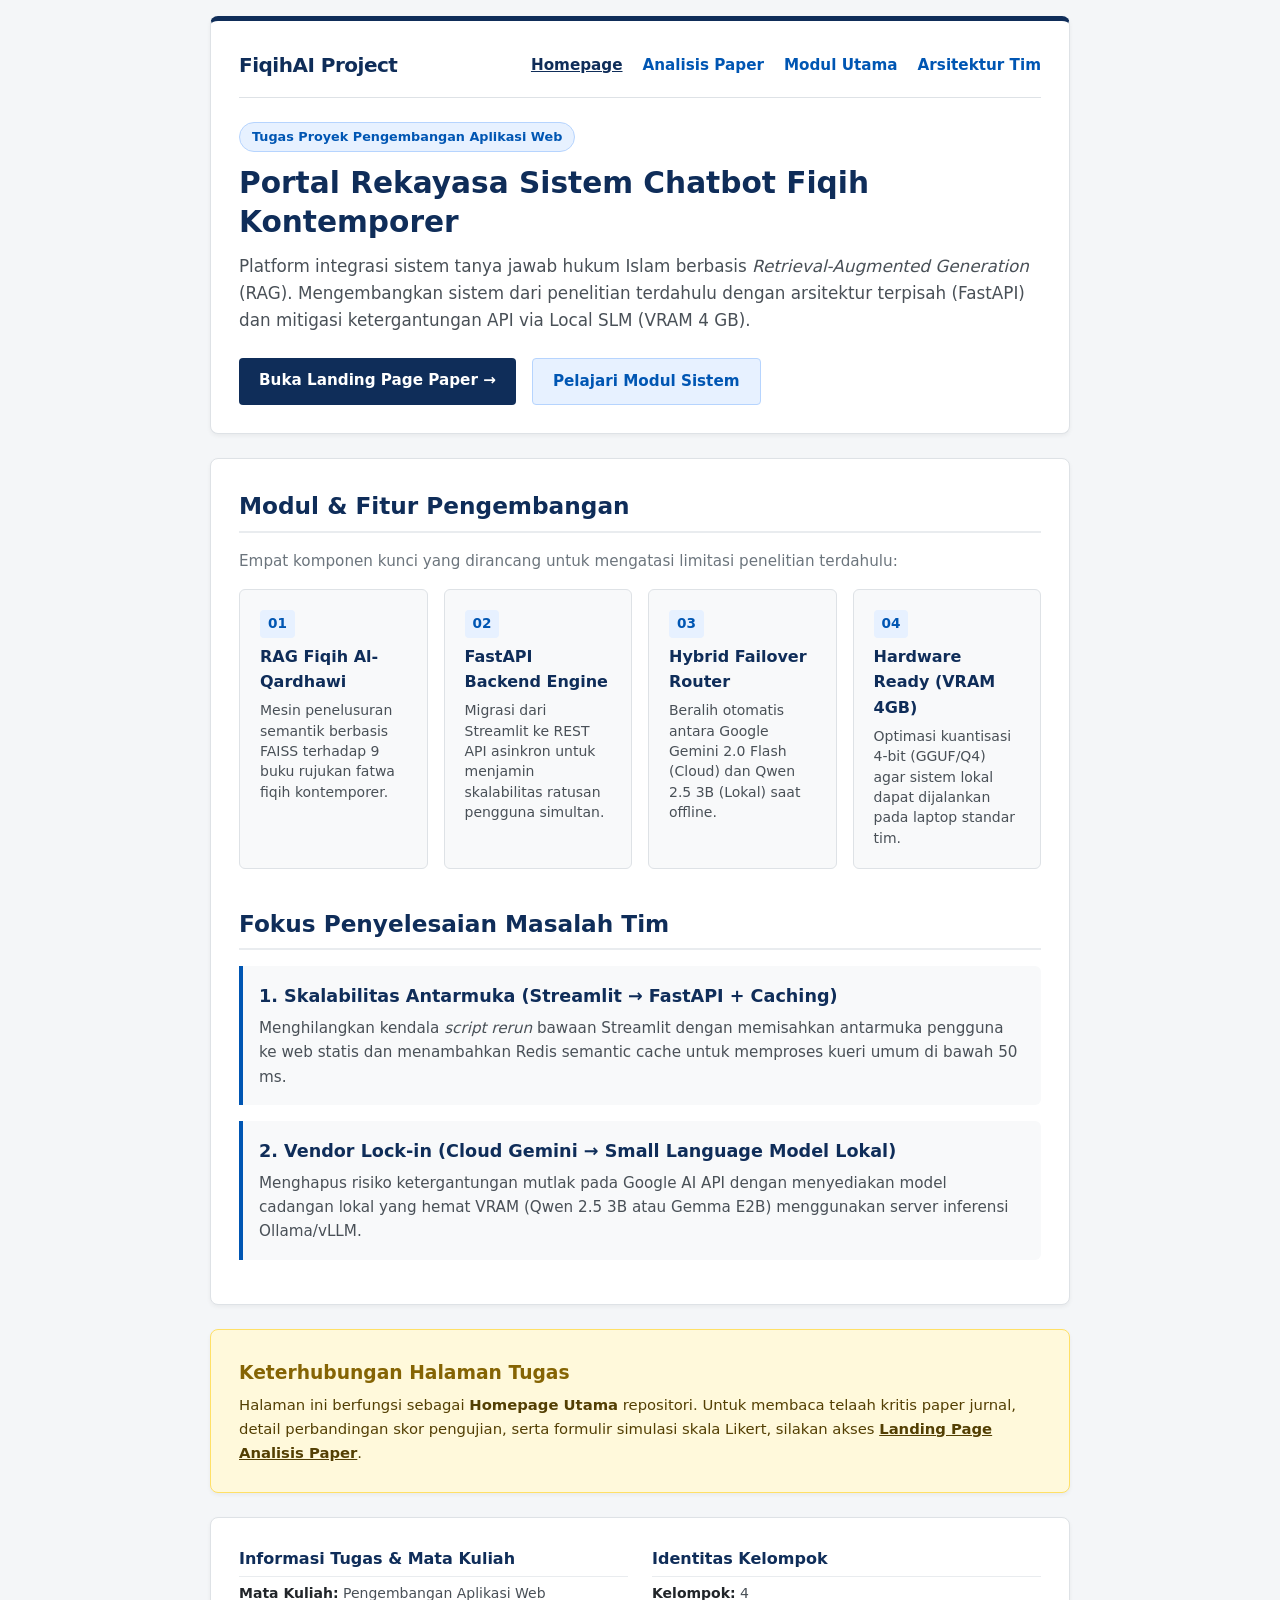
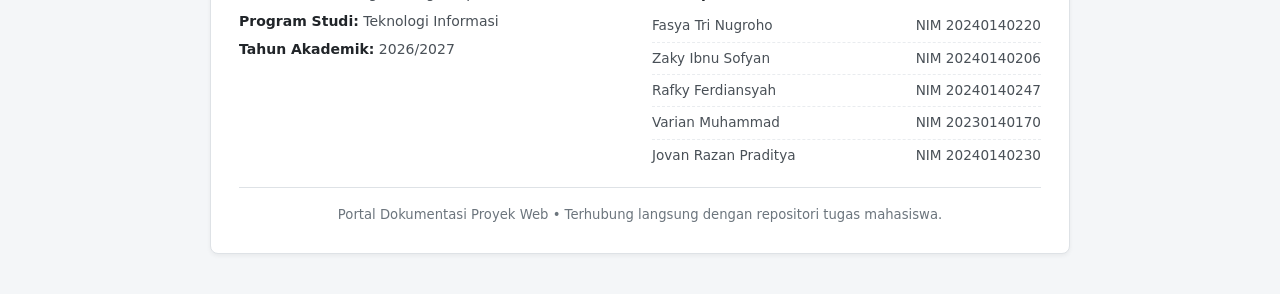
==== commit 34e54a72: "perubahan pada code karna tidak sesuai dengan kriteria tugas" ====
--- a/index.html
+++ b/index.html
@@ -4,12 +4,14 @@
   <meta charset="UTF-8">
   <meta name="viewport" content="width=device-width, initial-scale=1.0">
   <title>Portal Proyek: Chatbot Fiqih Kontemporer AI</title>
+  <!-- 1. Hubungkan CSS Eksternal -->
   <link rel="stylesheet" href="style.css">
 </head>
 <body>
 
-  <!-- HEADER & NAVIGASI PORTAL -->
-  <header>
+  <!-- 3. HEADER & HERO SECTION TERSATU -->
+  <header class="hero-card">
+    <!-- Bar Navigasi Portal -->
     <div class="nav-container">
       <div class="brand-logo">FiqihAI Project</div>
       <nav aria-label="Navigasi Utama">
@@ -21,27 +23,29 @@
         </ul>
       </nav>
     </div>
-  </header>
 
-  <!-- HERO SECTION HOMEPAGE (POIN 3) -->
-  <section class="hero-section">
+    <hr class="nav-divider">
+
+    <!-- Konten Hero Utama -->
     <div class="hero-content">
       <span class="hero-badge">Tugas Proyek Pengembangan Aplikasi Web</span>
       <h1>Portal Rekayasa Sistem Chatbot Fiqih Kontemporer</h1>
       <p class="hero-desc">
         Platform integrasi sistem tanya jawab hukum Islam berbasis <em>Retrieval-Augmented Generation</em> (RAG). Mengembangkan sistem dari penelitian terdahulu dengan arsitektur terpisah (FastAPI) dan mitigasi ketergantungan API via Local SLM (VRAM 4 GB).
       </p>
+      
+      <!-- Tombol Aksi / Call to Action -->
       <div class="hero-actions">
         <a href="paper.html" class="btn btn-primary">Buka Landing Page Paper &rarr;</a>
         <a href="#fitur-proyek" class="btn btn-secondary">Pelajari Modul Sistem</a>
       </div>
     </div>
-  </section>
+  </header>
 
   <!-- KONTEN UTAMA HOMEPAGE -->
   <main>
 
-    <!-- GRID FITUR & MODUL UTAMA (POIN 4) -->
+    <!-- 4. GRID FITUR & MODUL PENGEMBANGAN -->
     <section id="fitur-proyek">
       <h2>Modul & Fitur Pengembangan</h2>
       <p class="section-subtext">Empat komponen kunci yang dirancang untuk mengatasi limitasi penelitian terdahulu:</p>
@@ -93,7 +97,7 @@
 
   </main>
 
-  <!-- ASIDE / HIGHLIGHT -->
+  <!-- ASIDE / HIGHLIGHT INFORMASI -->
   <aside>
     <h3>Keterhubungan Halaman Tugas</h3>
     <p>
@@ -101,29 +105,32 @@
     </p>
   </aside>
 
-  <!-- FOOTER TEMPLATE: IDENTITAS KELOMPOK & MATA KULIAH -->
+  <!-- FOOTER: IDENTITAS KELOMPOK & MATA KULIAH -->
   <footer>
     <div class="footer-identitas">
+      <!-- Kolom 1: Informasi Akademik -->
       <div class="identitas-akademik">
-        <h4>Informasi Akademik</h4>
+        <h4>Informasi Tugas & Mata Kuliah</h4>
         <p><strong>Mata Kuliah:</strong> Pengembangan Aplikasi Web</p>
-        <p><strong>Dosen Pengampu:</strong> [Nama Dosen Pengampu, Gelar]</p>
-        <p><strong>Program Studi:</strong> [Teknik Informatika / Sistem Informasi]</p>
+        <p><strong>Program Studi:</strong> Teknologi Informasi</p>
         <p><strong>Tahun Akademik:</strong> 2026/2027</p>
       </div>
 
+      <!-- Kolom 2: Identitas Anggota Kelompok -->
       <div class="identitas-tim">
         <h4>Identitas Kelompok</h4>
-        <p><strong>Kelompok:</strong> [Nama / Nomor Kelompok]</p>
+        <p><strong>Kelompok:</strong> 4</p>
         <ul class="list-anggota">
-          <li><span>[Nama Mahasiswa 1] (Ketua)</span> <span>[NIM Mahasiswa 1]</span></li>
-          <li><span>[Nama Mahasiswa 2]</span> <span>[NIM Mahasiswa 2]</span></li>
-          <li><span>[Nama Mahasiswa 3]</span> <span>[NIM Mahasiswa 3]</span></li>
-          <li><span>[Nama Mahasiswa 4]</span> <span>[NIM Mahasiswa 4]</span></li>
+          <li><span>Fasya Tri Nugroho</span> <span>NIM 20240140220</span></li>
+          <li><span>Zaky Ibnu Sofyan</span> <span>NIM 20240140206</span></li>
+          <li><span>Rafky Ferdiansyah</span> <span>NIM 20240140247</span></li>
+          <li><span>Varian Muhammad</span> <span>NIM 20230140170</span></li>
+          <li><span>Jovan Razan Praditya</span> <span>NIM 20240140230</span></li>
         </ul>
       </div>
     </div>
 
+    <!-- Kolom 3: Catatan Penutup -->
     <div class="footer-sitasi">
       <p>
         Portal Dokumentasi Proyek Web • Terhubung langsung dengan repositori tugas mahasiswa.
--- a/style.css
+++ b/style.css
@@ -27,12 +27,12 @@
   --spacing-lg: 1.5rem;
   --spacing-xl: 2.25rem;
 
-  /* Bayangan & Kontainer */
+  /* Bayangan & Dimensi */
   --box-shadow: 0 2px 4px rgba(0, 0, 0, 0.05);
   --max-content-width: 860px;
 }
 
-/* Reset CSS Sederhana */
+/* Reset Sederhana */
 * {
   box-sizing: border-box;
   margin: 0;
@@ -47,7 +47,7 @@
   padding: var(--spacing-md);
 }
 
-/* Aksesibilitas Pembaca Layar */
+/* Aksesibilitas Screen Reader */
 .sr-only {
   position: absolute;
   width: 1px;
@@ -73,23 +73,66 @@
   padding: 1.75rem;
   border-radius: var(--radius-lg);
   box-shadow: var(--box-shadow);
-}
-
-/* ==========================================================================
-   3. HEADER / HERO SECTION
-   ========================================================================== */
-header.hero {
+  border: 1px solid var(--border-light);
+}
+
+/* ==========================================================================
+   3. HEADER & HERO TERINTEGRASI
+   ========================================================================== */
+.hero-card {
   border-top: 5px solid var(--primary-color);
-  text-align: left;
-}
-
+}
+
+.nav-container {
+  display: flex;
+  justify-content: space-between;
+  align-items: center;
+  flex-wrap: wrap;
+  gap: var(--spacing-md);
+}
+
+.brand-logo {
+  font-size: 1.25rem;
+  font-weight: 700;
+  color: var(--primary-color);
+  letter-spacing: -0.5px;
+}
+
+nav ul {
+  list-style: none;
+  display: flex;
+  flex-wrap: wrap;
+  gap: 1.25rem;
+}
+
+nav a {
+  text-decoration: none;
+  color: var(--secondary-color);
+  font-weight: 600;
+  font-size: 0.95rem;
+  transition: color 0.2s ease;
+}
+
+nav a:hover,
+nav a.active {
+  color: var(--primary-color);
+  text-decoration: underline;
+}
+
+.nav-divider {
+  border: 0;
+  border-top: 1px solid var(--border-light);
+  margin: var(--spacing-md) 0 var(--spacing-lg) 0;
+}
+
+/* Bagian Hero Content */
 .hero-badge {
   display: inline-block;
   background-color: var(--secondary-light);
   color: var(--secondary-color);
-  font-size: 0.825rem;
+  font-size: 0.8rem;
   font-weight: 700;
-  padding: 0.25rem 0.65rem;
+  padding: 0.25rem 0.75rem;
   border-radius: 20px;
   margin-bottom: var(--spacing-sm);
   border: 1px solid #b6d4fe;
@@ -106,14 +149,12 @@
   font-size: 1.05rem;
   color: #495057;
   margin-bottom: var(--spacing-lg);
-  line-height: 1.5;
-}
-
-/* Tombol CTA Hero */
+  line-height: 1.6;
+}
+
 .hero-actions {
   display: flex;
   gap: var(--spacing-md);
-  margin-bottom: var(--spacing-lg);
   flex-wrap: wrap;
 }
 
@@ -147,46 +188,27 @@
   background-color: #d0e2ff;
 }
 
-/* Navigasi Utama */
-nav ul {
-  list-style: none;
-  display: flex;
-  flex-wrap: wrap;
-  gap: 1rem;
-  padding-top: var(--spacing-md);
-  border-top: 1px solid var(--border-light);
-}
-
-nav a {
-  text-decoration: none;
-  color: var(--secondary-color);
-  font-weight: 600;
-  font-size: 0.9rem;
-}
-
-nav a:hover {
-  text-decoration: underline;
-}
-
-/* Fokus Aksesibel */
+/* Fokus Aksesibilitas Keyboard */
 a:focus-visible,
-button:focus-visible,
-input:focus-visible,
-select:focus-visible,
-textarea:focus-visible {
+button:focus-visible {
   outline: 3px solid var(--secondary-color);
   outline-offset: 2px;
 }
 
 /* ==========================================================================
-   4. GRID FITUR & METRIK UTAMA
-   ========================================================================== */
+   4. GRID FITUR / MODUL UTAMA
+   ========================================================================== */
+.section-subtext {
+  color: var(--text-muted);
+  font-size: 0.95rem;
+  margin-bottom: var(--spacing-md);
+}
+
 .grid-fitur {
   display: grid;
   grid-template-columns: repeat(auto-fit, minmax(180px, 1fr));
   gap: var(--spacing-md);
-  margin-top: var(--spacing-md);
-  margin-bottom: var(--spacing-lg);
+  margin-bottom: var(--spacing-xl);
 }
 
 .card-fitur {
@@ -194,34 +216,48 @@
   border: 1px solid var(--border-light);
   border-radius: var(--radius-md);
   padding: 1.25rem;
-  text-align: center;
-}
-
-.fitur-angka {
-  display: block;
-  font-size: 1.65rem;
-  font-weight: 800;
-  color: var(--primary-color);
+  display: flex;
+  flex-direction: column;
+  transition: transform 0.2s ease, box-shadow 0.2s ease;
+}
+
+.card-fitur:hover {
+  transform: translateY(-2px);
+  box-shadow: 0 4px 8px rgba(0, 0, 0, 0.06);
+}
+
+.fitur-icon {
+  font-size: 0.85rem;
+  font-weight: 700;
+  color: var(--secondary-color);
+  background-color: var(--secondary-light);
+  width: fit-content;
+  padding: 0.2rem 0.5rem;
+  border-radius: var(--radius-sm);
   margin-bottom: var(--spacing-xs);
 }
 
 .card-fitur h3 {
   font-size: 1rem;
-  color: var(--text-dark);
+  color: var(--primary-color);
   margin-bottom: var(--spacing-xs);
 }
 
 .card-fitur p {
-  font-size: 0.85rem;
-  color: var(--text-muted);
-  line-height: 1.4;
-}
-
-/* ==========================================================================
-   SEKSI KONTEN & ARTIKEL
+  font-size: 0.875rem;
+  color: #495057;
+  line-height: 1.45;
+}
+
+/* ==========================================================================
+   KONTEN ARTIKEL
    ========================================================================== */
 section {
-  margin-bottom: var(--spacing-xl);
+  margin-bottom: var(--spacing-lg);
+}
+
+section:last-of-type {
+  margin-bottom: 0;
 }
 
 h2 {
@@ -230,12 +266,6 @@
   border-bottom: 2px solid var(--border-subtle);
   padding-bottom: 0.4rem;
   margin-bottom: var(--spacing-md);
-}
-
-h3 {
-  font-size: 1.15rem;
-  color: #343a40;
-  margin-bottom: var(--spacing-xs);
 }
 
 article {
@@ -246,134 +276,15 @@
   border-radius: 0 var(--radius-md) var(--radius-md) 0;
 }
 
+article h3 {
+  font-size: 1.1rem;
+  color: var(--primary-color);
+  margin-bottom: var(--spacing-xs);
+}
+
 article p {
-  margin-bottom: var(--spacing-xs);
   font-size: 0.95rem;
-}
-
-/* Kartu Masalah yang Di-Highlight */
-article.highlight-masalah {
-  border-left: 5px solid var(--primary-color);
-  background-color: #eef4fc;
-  padding: 1.25rem;
-}
-
-.badge-masalah {
-  display: inline-block;
-  background-color: var(--primary-color);
-  color: #ffffff;
-  font-size: 0.725rem;
-  font-weight: 700;
-  padding: 0.2rem 0.5rem;
-  border-radius: var(--radius-sm);
-  margin-bottom: var(--spacing-xs);
-  text-transform: uppercase;
-  letter-spacing: 0.5px;
-}
-
-article.highlight-masalah h3 {
-  color: var(--primary-color);
-}
-
-/* ==========================================================================
-   FORM & KONTROL FORM
-   ========================================================================== */
-.instruksi-form {
-  background-color: var(--secondary-light);
-  border: 1px solid #b6d4fe;
-  color: #084298;
-  padding: var(--spacing-sm) var(--spacing-md);
-  border-radius: var(--radius-md);
-  margin-bottom: 1.25rem;
-  font-size: 0.95rem;
-}
-
-form {
-  display: flex;
-  flex-direction: column;
-  gap: 1.25rem;
-}
-
-.form-group {
-  display: flex;
-  flex-direction: column;
-  gap: var(--spacing-xs);
-}
-
-label {
-  font-weight: 600;
-  color: var(--text-dark);
-  font-size: 0.95rem;
-}
-
-input[type="text"],
-select,
-textarea {
-  width: 100%;
-  padding: 0.65rem 0.75rem;
-  border: 1px solid #adb5bd;
-  border-radius: var(--radius-sm);
-  font-family: inherit;
-  font-size: 1rem;
-  color: var(--text-dark);
-  background-color: #ffffff;
-}
-
-input[type="text"]:focus,
-select:focus,
-textarea:focus {
-  border-color: var(--secondary-color);
-}
-
-fieldset {
-  border: 1px solid #ced4da;
-  border-radius: var(--radius-md);
-  padding: var(--spacing-md);
-}
-
-legend {
-  font-weight: 600;
-  color: var(--primary-color);
-  padding: 0 0.5rem;
-}
-
-.fieldset-info {
-  font-size: 0.875rem;
-  color: var(--text-muted);
-  margin-bottom: var(--spacing-sm);
-}
-
-.radio-item {
-  display: flex;
-  align-items: flex-start;
-  gap: var(--spacing-sm);
-  margin-bottom: var(--spacing-xs);
-}
-
-.radio-item input {
-  margin-top: 0.3rem;
-  cursor: pointer;
-}
-
-.radio-item label {
-  font-weight: normal;
-  cursor: pointer;
-}
-
-button[type="submit"] {
-  background-color: var(--primary-color);
-  color: #ffffff;
-  border: none;
-  padding: 0.75rem 1.5rem;
-  font-size: 1rem;
-  font-weight: 600;
-  border-radius: var(--radius-sm);
-  cursor: pointer;
-  transition: background-color 0.2s ease;
-}
-
-button[type="submit"]:hover {
-  background-color: var(--primary-hover);
+  color: #495057;
 }
 
 /* ==========================================================================
@@ -394,13 +305,14 @@
   color: #533f03;
 }
 
-/* ==========================================================================
-   FOOTER (IDENTITAS KELOMPOK & SITASI)
-   ========================================================================== */
-footer {
-  border-top: 1px solid var(--border-light);
-}
-
+aside a {
+  color: #533f03;
+  font-weight: 600;
+}
+
+/* ==========================================================================
+   FOOTER (IDENTITAS KELOMPOK LENGKAP)
+   ========================================================================== */
 .footer-identitas {
   display: grid;
   grid-template-columns: repeat(auto-fit, minmax(280px, 1fr));
@@ -451,11 +363,10 @@
   text-align: center;
   font-size: 0.825rem;
   color: var(--text-muted);
-  line-height: 1.5;
-}
-
-/* ==========================================================================
-   5. MEDIA QUERIES (RESPONSIVITAS MOBILE & TABLET)
+}
+
+/* ==========================================================================
+   5. MEDIA QUERIES (DESKTOP & MOBILE RESPONSIVE)
    ========================================================================== */
 @media (max-width: 768px) {
   body {
@@ -470,6 +381,15 @@
     margin-bottom: var(--spacing-md);
   }
 
+  .nav-container {
+    flex-direction: column;
+    align-items: flex-start;
+  }
+
+  nav ul {
+    gap: 0.75rem;
+  }
+
   header h1 {
     font-size: 1.45rem;
   }
@@ -484,10 +404,6 @@
 
   .btn {
     width: 100%;
-  }
-
-  nav ul {
-    gap: 0.65rem;
   }
 
   .grid-fitur {
@@ -505,10 +421,6 @@
     grid-template-columns: 1fr;
   }
 
-  .fitur-angka {
-    font-size: 1.4rem;
-  }
-
   h2 {
     font-size: 1.25rem;
   }
